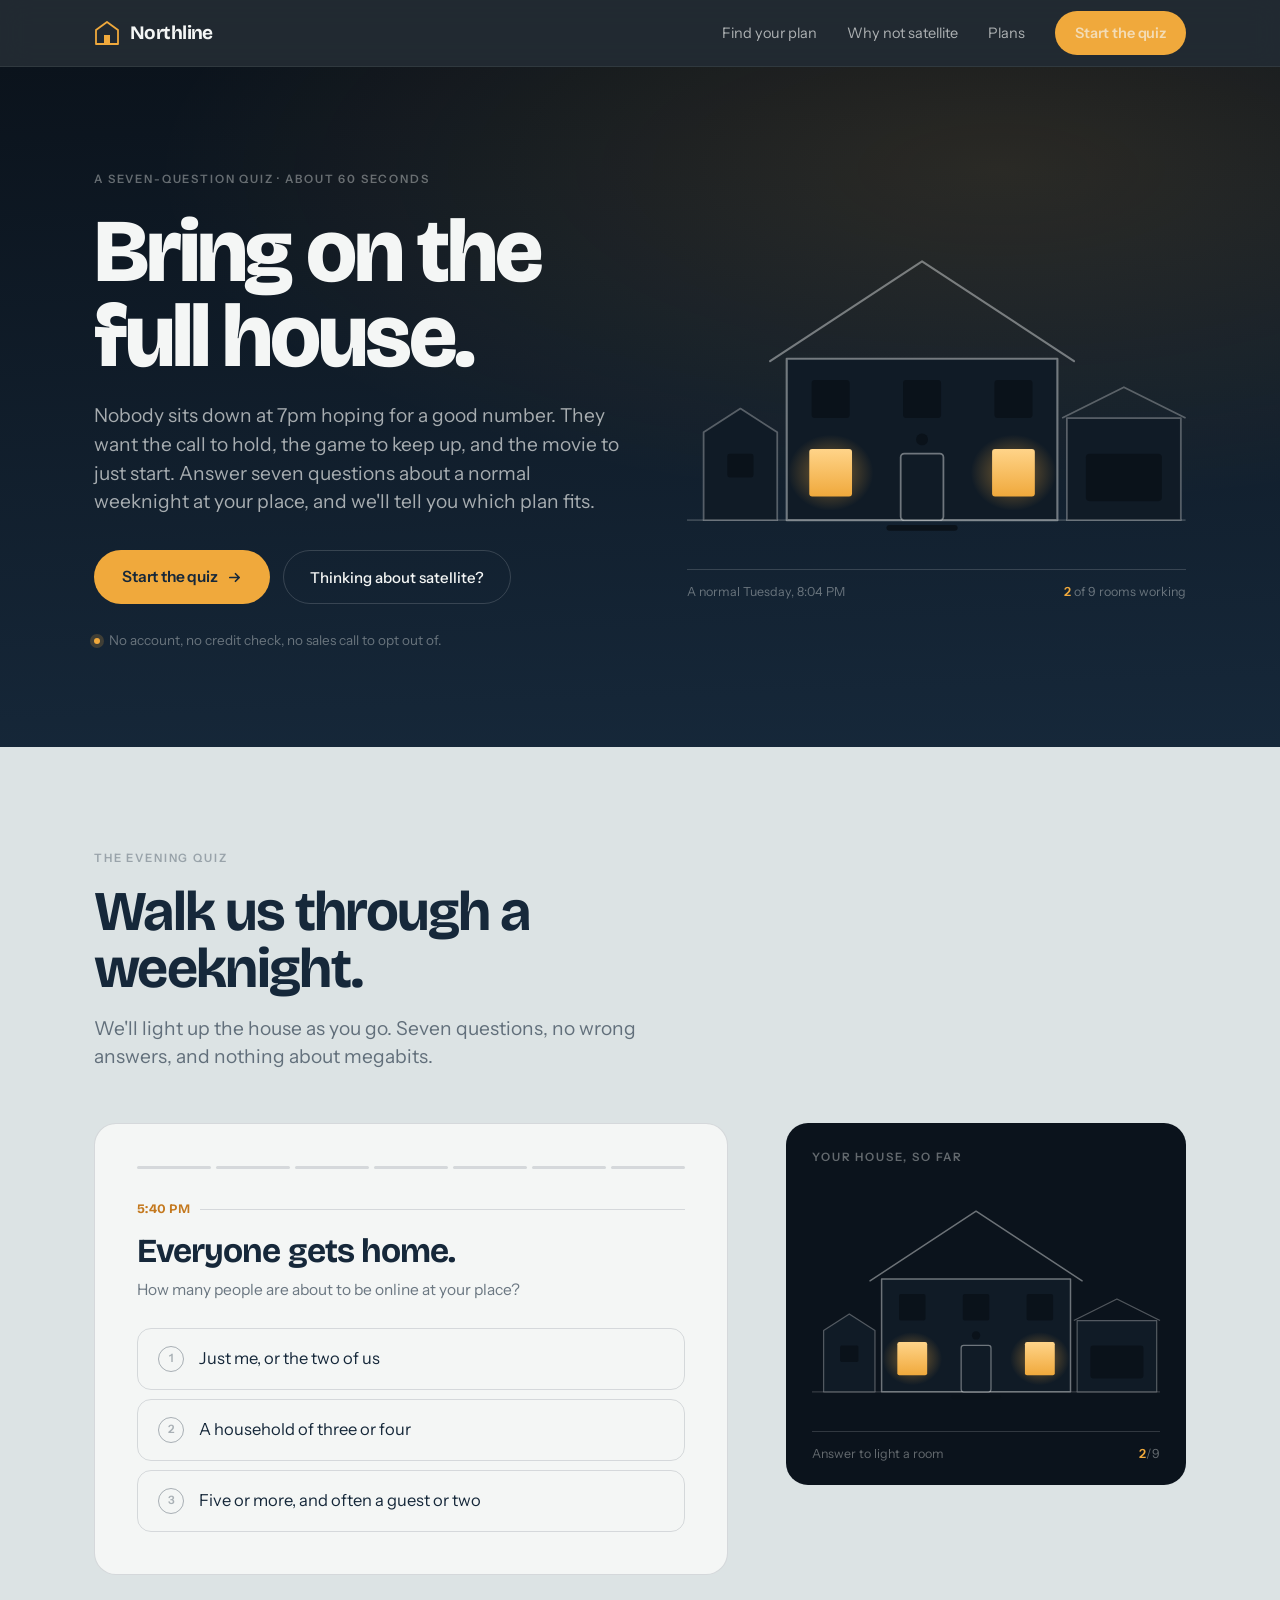
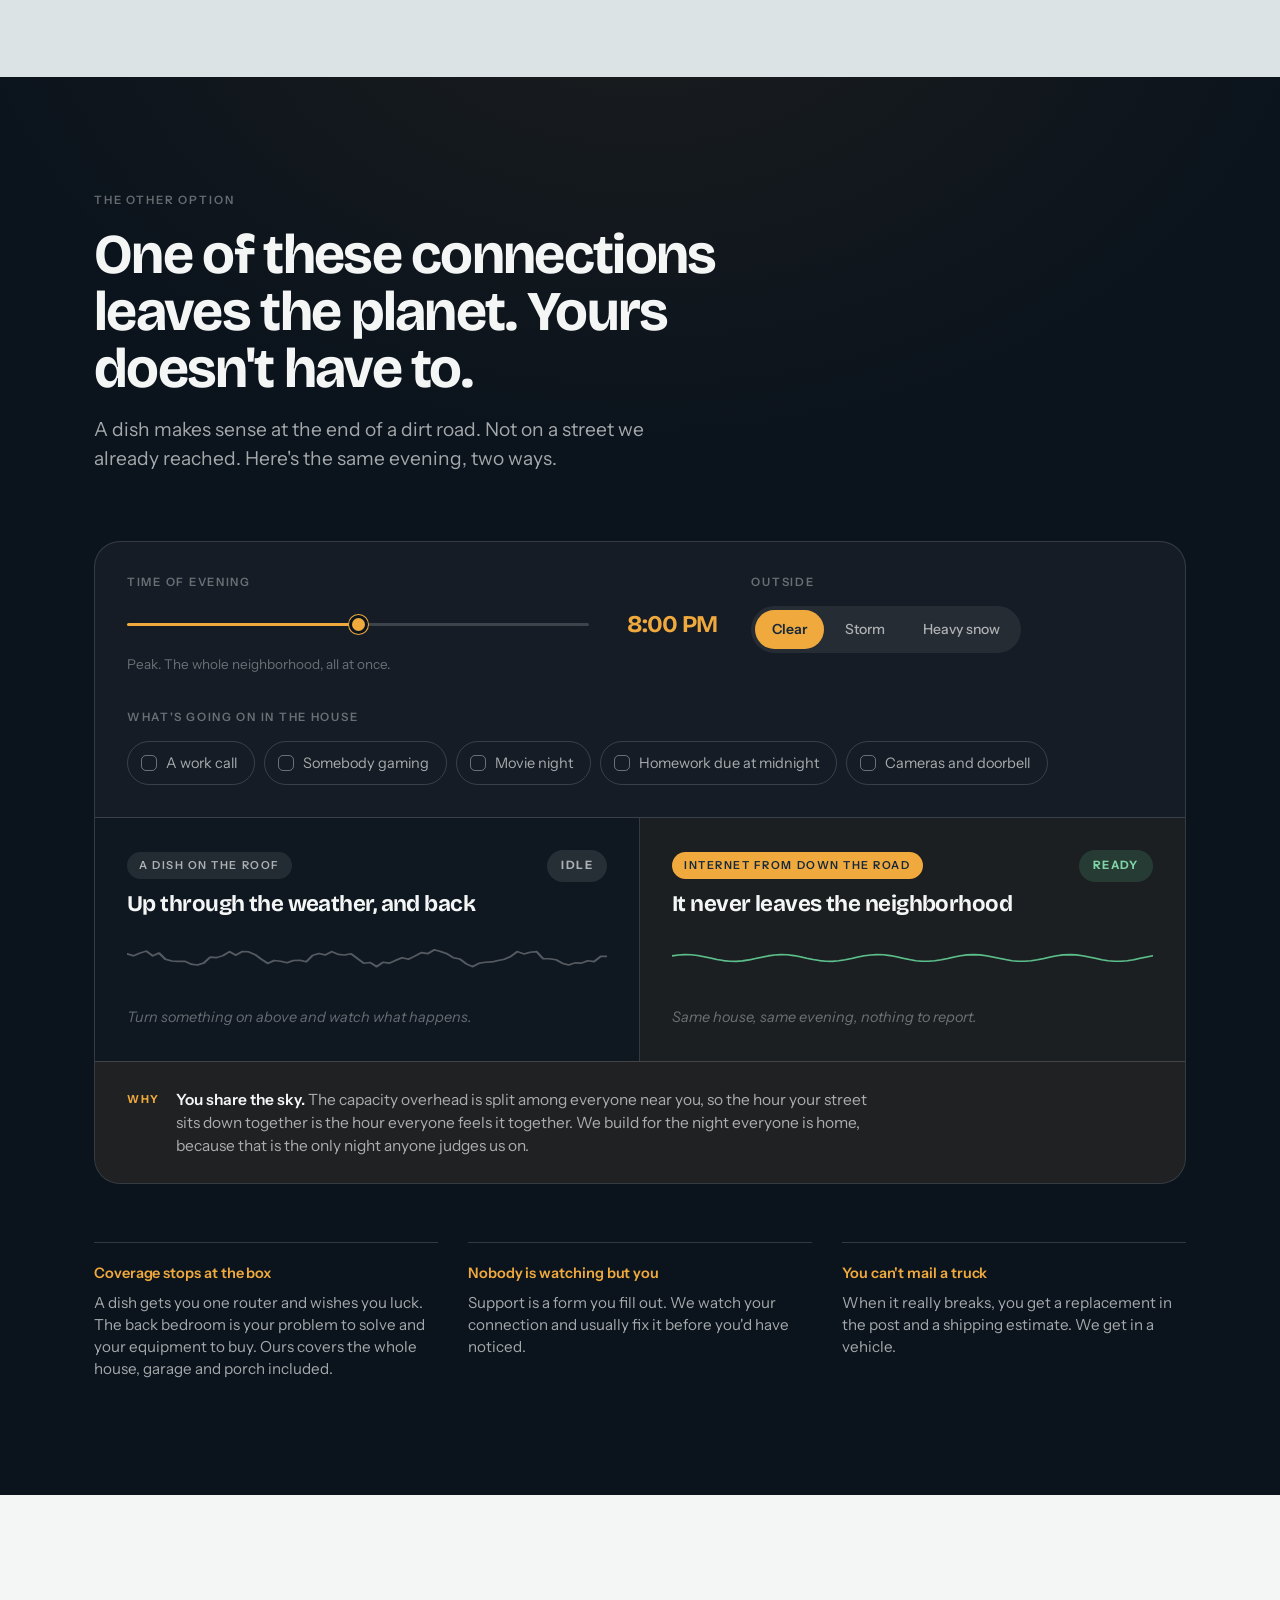
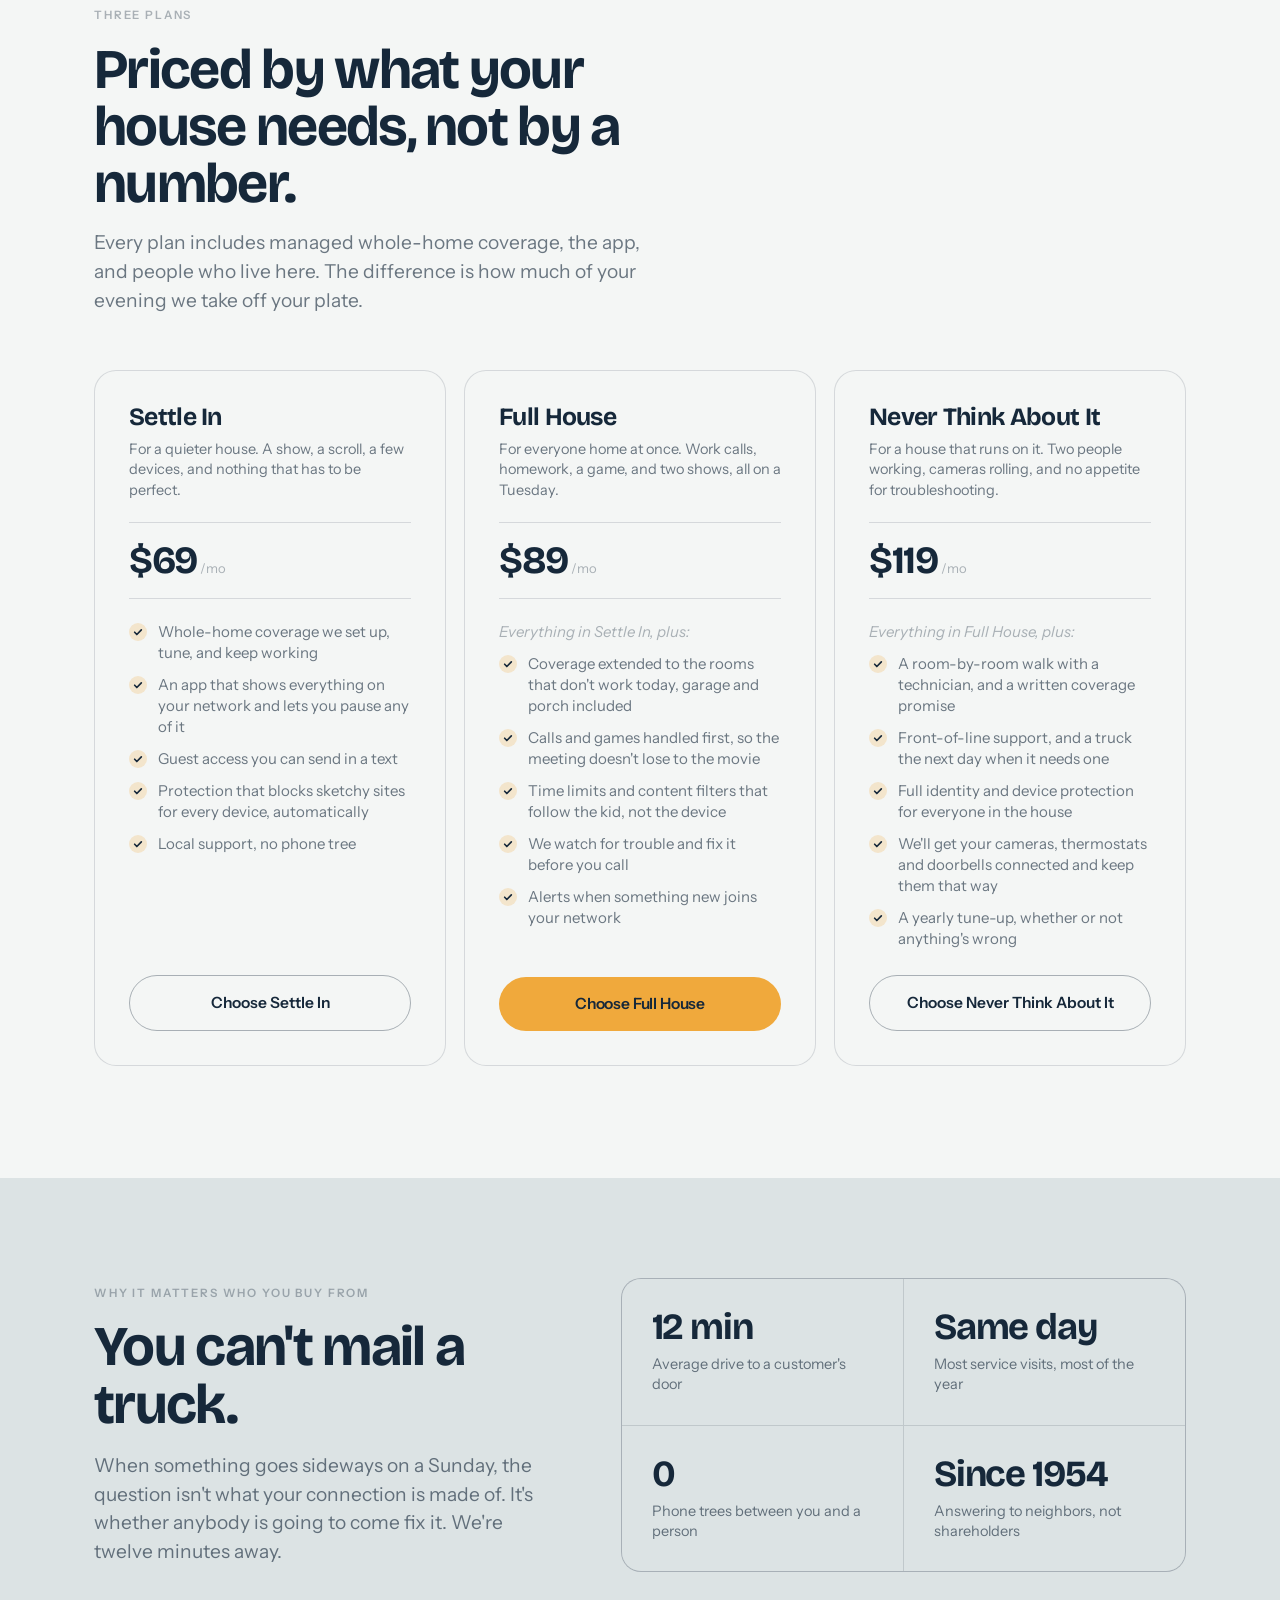
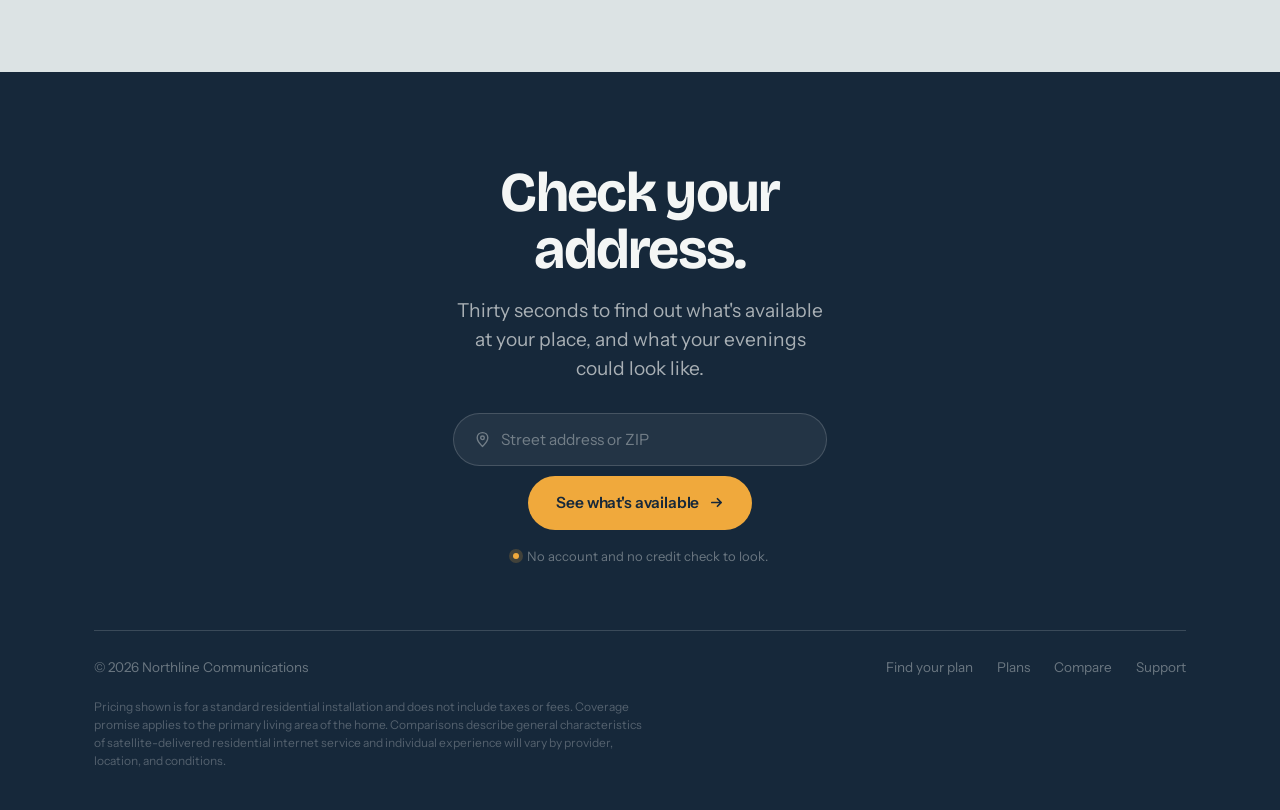
==== index.html @ 84c23284 "Update hero headline to "Bring on the full house" and tighten compare intro - Swap hero headline and" ====
<!DOCTYPE html>
<html lang="en">
<head>
<meta charset="UTF-8">
<meta name="viewport" content="width=device-width, initial-scale=1.0">

<!-- ============================================================
     PRIMARY META
     Replace the domain (https://northline.vercel.app) throughout
     this file, sitemap.xml and robots.txt with your real domain.
     ============================================================ -->
<title>Northline Internet — Bring on the full house</title>
<meta name="description" content="Answer seven questions about a normal weeknight and Northline tells you which internet plan actually fits your house. Whole-home coverage, local support, and a truck that shows up — not a dish that leaves the planet.">
<meta name="author" content="Northline Communications">
<meta name="theme-color" content="#0B131C">
<meta name="color-scheme" content="dark light">
<link rel="canonical" href="https://northline.vercel.app/">

<!-- ============================================================
     OPEN GRAPH / TWITTER
     ============================================================ -->
<meta property="og:type" content="website">
<meta property="og:site_name" content="Northline Communications">
<meta property="og:title" content="Bring on the full house">
<meta property="og:description" content="Seven questions about a normal weeknight, and we'll tell you which plan fits. Whole-home coverage, local people, and internet that never leaves the neighborhood.">
<meta property="og:url" content="https://northline.vercel.app/">
<meta property="og:image" content="https://northline.vercel.app/assets/og-image.png">
<meta property="og:image:width" content="1200">
<meta property="og:image:height" content="630">
<meta property="og:image:alt" content="Northline — a house at dusk with its windows lit.">
<meta property="og:locale" content="en_US">
<meta name="twitter:card" content="summary_large_image">
<meta name="twitter:title" content="Bring on the full house">
<meta name="twitter:description" content="Seven questions about a normal weeknight, and we'll tell you which plan fits.">
<meta name="twitter:image" content="https://northline.vercel.app/assets/og-image.png">
<meta name="twitter:image:alt" content="Northline — a house at dusk with its windows lit.">

<!-- ============================================================
     ICONS / MANIFEST
     ============================================================ -->
<link rel="icon" href="/favicon.svg" type="image/svg+xml">
<link rel="icon" href="/favicon.ico" sizes="32x32">
<link rel="apple-touch-icon" href="/assets/apple-touch-icon.png">
<link rel="manifest" href="/site.webmanifest">

<!-- ============================================================
     FONTS + STYLES
     ============================================================ -->
<link rel="preconnect" href="https://fonts.googleapis.com">
<link rel="preconnect" href="https://fonts.gstatic.com" crossorigin>
<link href="https://fonts.googleapis.com/css2?family=Bricolage+Grotesque:opsz,wght@12..96,400;12..96,600;12..96,700;12..96,800&family=Instrument+Sans:ital,wght@0,400;0,500;0,600;1,400&display=swap" rel="stylesheet">
<link rel="stylesheet" href="/assets/styles.css">

<!-- ============================================================
     STRUCTURED DATA
     ============================================================ -->
<script type="application/ld+json">
{
  "@context": "https://schema.org",
  "@graph": [
    {
      "@type": "Organization",
      "@id": "https://northline.vercel.app/#org",
      "name": "Northline Communications",
      "url": "https://northline.vercel.app/",
      "logo": "https://northline.vercel.app/favicon.svg",
      "foundingDate": "1954",
      "slogan": "Bring on the full house.",
      "description": "A local internet provider offering managed whole-home coverage and same-day local support."
    },
    {
      "@type": "WebSite",
      "@id": "https://northline.vercel.app/#website",
      "url": "https://northline.vercel.app/",
      "name": "Northline Communications",
      "publisher": { "@id": "https://northline.vercel.app/#org" },
      "inLanguage": "en-US"
    },
    {
      "@type": "Service",
      "serviceType": "Residential internet service",
      "provider": { "@id": "https://northline.vercel.app/#org" },
      "areaServed": "Local service area",
      "hasOfferCatalog": {
        "@type": "OfferCatalog",
        "name": "Northline internet plans",
        "itemListElement": [
          {
            "@type": "Offer",
            "name": "Settle In",
            "price": "69",
            "priceCurrency": "USD",
            "description": "Whole-home coverage for a quieter house.",
            "priceSpecification": {
              "@type": "UnitPriceSpecification",
              "price": "69",
              "priceCurrency": "USD",
              "unitCode": "MON"
            }
          },
          {
            "@type": "Offer",
            "name": "Full House",
            "price": "89",
            "priceCurrency": "USD",
            "description": "For everyone home at once — calls, homework, a game, two shows.",
            "priceSpecification": {
              "@type": "UnitPriceSpecification",
              "price": "89",
              "priceCurrency": "USD",
              "unitCode": "MON"
            }
          },
          {
            "@type": "Offer",
            "name": "Never Think About It",
            "price": "119",
            "priceCurrency": "USD",
            "description": "For a house that runs on it, with a written coverage promise.",
            "priceSpecification": {
              "@type": "UnitPriceSpecification",
              "price": "119",
              "priceCurrency": "USD",
              "unitCode": "MON"
            }
          }
        ]
      }
    }
  ]
}
</script>
</head>
<body>

<a href="#main" class="skip-link">Skip to content</a>

<!-- ══════════════ NAV ══════════════ -->
<header class="nav">
  <div class="shell nav-in">
    <a href="#top" class="logo" aria-label="Northline — home">
      <svg class="logo-mark" viewBox="0 0 26 26" fill="none" aria-hidden="true">
        <path d="M13 2 24 10v14H2V10L13 2Z" stroke="#F0A93C" stroke-width="1.8" stroke-linejoin="round"/>
        <rect x="10" y="15" width="6" height="9" fill="#F0A93C"/>
      </svg>
      <span class="logo-txt">Northline</span>
    </a>
    <nav class="nav-links" aria-label="Primary">
      <a href="#quiz">Find your plan</a>
      <a href="#compare">Why not satellite</a>
      <a href="#plans">Plans</a>
      <a href="#quiz" class="btn btn-sm">Start the quiz</a>
    </nav>
  </div>
</header>

<main id="main">

<!-- ══════════════ HERO ══════════════ -->
<section class="hero" id="top">
  <div class="shell hero-grid">
    <div>
      <p class="eyebrow on-dark">A seven-question quiz · about 60 seconds</p>
      <h1 class="d1">Bring on the full house.</h1>
      <p class="lede">Nobody sits down at 7pm hoping for a good number. They want the call to hold, the game to keep up, and the movie to just start. Answer seven questions about a normal weeknight at your place, and we'll tell you which plan fits.</p>
      <div class="hero-cta">
        <a href="#quiz" class="btn">Start the quiz
          <svg width="15" height="15" viewBox="0 0 16 16" fill="none" aria-hidden="true"><path d="M3 8h10M9 4l4 4-4 4" stroke="currentColor" stroke-width="1.8" stroke-linecap="round" stroke-linejoin="round"/></svg>
        </a>
        <a href="#compare" class="btn-ghost">Thinking about satellite?</a>
      </div>
      <p class="hero-note"><span class="dot"></span> No account, no credit check, no sales call to opt out of.</p>
    </div>

    <div class="hero-house house-wrap">
      <!-- signature: the house -->
      <svg class="house" id="heroHouse" viewBox="0 0 420 280" role="img" aria-label="Illustration of a house with lit windows">
        <defs>
          <linearGradient id="lampGrad" x1="0" y1="0" x2="0" y2="1">
            <stop offset="0%" stop-color="#FFD489"/>
            <stop offset="100%" stop-color="#F0A93C"/>
          </linearGradient>
          <radialGradient id="glowGrad">
            <stop offset="0%" stop-color="#F0A93C" stop-opacity=".5"/>
            <stop offset="100%" stop-color="#F0A93C" stop-opacity="0"/>
          </radialGradient>
        </defs>

        <!-- ground -->
        <line x1="0" y1="252" x2="420" y2="252" stroke="rgba(244,246,245,.18)" stroke-width="1.5"/>

        <!-- shop / outbuilding -->
        <g id="grp-shop">
          <ellipse class="glow" data-glow="shop" cx="45" cy="205" rx="42" ry="34" fill="url(#glowGrad)"/>
          <path d="M14 178 45 158 76 178v74H14z" fill="#101B26" stroke="rgba(244,246,245,.3)" stroke-width="1.5" stroke-linejoin="round"/>
          <rect class="win" data-win="shop" x="34" y="196" width="22" height="20" rx="2"/>
        </g>

        <!-- garage -->
        <g id="grp-garage">
          <ellipse class="glow" data-glow="garage" cx="368" cy="212" rx="46" ry="38" fill="url(#glowGrad)"/>
          <path d="M320 166h96v86h-96z" fill="#101B26" stroke="rgba(244,246,245,.3)" stroke-width="1.5" stroke-linejoin="round"/>
          <path d="M316 166 368 140l52 26" fill="none" stroke="rgba(244,246,245,.3)" stroke-width="1.5" stroke-linejoin="round"/>
          <rect class="win" data-win="garage" x="336" y="196" width="64" height="40" rx="3"/>
        </g>

        <!-- main house -->
        <g id="grp-main">
          <path d="M84 116h228v136H84z" fill="#101B26" stroke="rgba(244,246,245,.42)" stroke-width="1.8" stroke-linejoin="round"/>
          <path d="M70 118 198 34l128 84" fill="none" stroke="rgba(244,246,245,.42)" stroke-width="1.8" stroke-linecap="round" stroke-linejoin="round"/>

          <!-- upper windows -->
          <ellipse class="glow" data-glow="bed1" cx="121" cy="150" rx="34" ry="30" fill="url(#glowGrad)"/>
          <rect class="win" data-win="bed1" x="105" y="134" width="32" height="32" rx="2.5"/>

          <ellipse class="glow" data-glow="office" cx="198" cy="150" rx="34" ry="30" fill="url(#glowGrad)"/>
          <rect class="win" data-win="office" x="182" y="134" width="32" height="32" rx="2.5"/>

          <ellipse class="glow" data-glow="bed2" cx="275" cy="150" rx="34" ry="30" fill="url(#glowGrad)"/>
          <rect class="win" data-win="bed2" x="259" y="134" width="32" height="32" rx="2.5"/>

          <!-- lower windows -->
          <ellipse class="glow" data-glow="kitchen" cx="121" cy="212" rx="36" ry="32" fill="url(#glowGrad)"/>
          <rect class="win" data-win="kitchen" x="103" y="192" width="36" height="40" rx="2.5"/>

          <ellipse class="glow" data-glow="living" cx="275" cy="212" rx="36" ry="32" fill="url(#glowGrad)"/>
          <rect class="win" data-win="living" x="257" y="192" width="36" height="40" rx="2.5"/>

          <!-- door -->
          <rect x="180" y="196" width="36" height="56" rx="3" fill="#101B26" stroke="rgba(244,246,245,.42)" stroke-width="1.5"/>
          <ellipse class="glow" data-glow="porch" cx="198" cy="186" rx="30" ry="24" fill="url(#glowGrad)"/>
          <circle class="win" data-win="porch" cx="198" cy="184" r="5"/>
        </g>

        <!-- porch / yard -->
        <g id="grp-porch">
          <ellipse class="glow" data-glow="yard" cx="198" cy="264" rx="60" ry="20" fill="url(#glowGrad)"/>
          <rect class="win" data-win="yard" x="168" y="256" width="60" height="5" rx="2.5"/>
        </g>
      </svg>
      <p class="house-cap"><span>A normal Tuesday, 8:04 PM</span> <span><b id="litCount">0</b> of 9 rooms working</span></p>
    </div>
  </div>
</section>

<!-- ══════════════ QUIZ ══════════════ -->
<section class="quiz-sec" id="quiz">
  <div class="shell">
    <div class="quiz-head">
      <p class="eyebrow">The evening quiz</p>
      <h2 class="d2">Walk us through a weeknight.</h2>
      <p class="lede">We'll light up the house as you go. Seven questions, no wrong answers, and nothing about megabits.</p>
    </div>

    <div class="quiz-grid">
      <!-- questions -->
      <div class="card" id="quizCard">
        <div class="rail" id="rail" aria-hidden="true"></div>
        <div id="steps"></div>

        <!-- RESULT -->
        <div class="result" id="result" role="region" aria-live="polite">
          <div class="res-head">
            <div>
              <p class="eyebrow">Your evening calls for</p>
              <p class="res-plan" id="resName">—</p>
            </div>
            <div class="res-price">
              <b id="resPrice">—</b>
              <span>per month</span>
            </div>
          </div>

          <div class="res-why">
            <h4>Because you told us:</h4>
            <ul class="why-list" id="resWhy"></ul>
          </div>

          <div class="res-why">
            <h4>And here's where satellite would let you down:</h4>
            <ul class="why-list" id="resGaps"></ul>
          </div>

          <div class="res-actions">
            <a href="#plans" class="btn">See what's included
              <svg width="15" height="15" viewBox="0 0 16 16" fill="none" aria-hidden="true"><path d="M3 8h10M9 4l4 4-4 4" stroke="currentColor" stroke-width="1.8" stroke-linecap="round" stroke-linejoin="round"/></svg>
            </a>
            <button class="retake" id="retake">Start over</button>
          </div>
        </div>
      </div>

      <!-- live house -->
      <aside class="quiz-aside">
        <div class="aside-box">
          <p class="eyebrow on-dark">Your house, so far</p>
          <div class="house-wrap">
            <svg class="house" id="quizHouse" viewBox="0 0 420 280" aria-hidden="true"></svg>
            <p class="house-cap"><span id="quizStatus">Answer to light a room</span> <span><b id="litCount2">0</b>/9</span></p>
          </div>
        </div>
      </aside>
    </div>
  </div>
</section>

<!-- ══════════════ NIGHT / CONTRAST ══════════════ -->
<section class="night" id="compare">
  <div class="shell night-in">
    <div class="night-head">
      <p class="eyebrow on-dark">The other option</p>
      <h2 class="d2">One of these connections leaves the planet. Yours doesn't have to.</h2>
      <p class="lede on-dark">A dish makes sense at the end of a dirt road. Not on a street we already reached. Here's the same evening, two ways.</p>
    </div>

    <!-- ── THE SIMULATOR ── -->
    <div class="sim">

      <div class="sim-controls">
        <div class="ctl ctl-time">
          <label class="ctl-lab" for="simTime">Time of evening</label>
          <div class="time-row">
            <input type="range" id="simTime" min="17" max="23" step="1" value="20"
                   aria-label="Time of evening" aria-valuetext="8:00 PM">
            <output class="time-out" id="timeOut">8:00 PM</output>
          </div>
          <p class="ctl-hint" id="timeHint">Everyone on your street is home and online.</p>
        </div>

        <div class="ctl">
          <span class="ctl-lab" id="wxLab">Outside</span>
          <div class="seg" role="group" aria-labelledby="wxLab">
            <button class="seg-b on" data-wx="clear">Clear</button>
            <button class="seg-b" data-wx="storm">Storm</button>
            <button class="seg-b" data-wx="snow">Heavy snow</button>
          </div>
        </div>

        <div class="ctl ctl-acts">
          <span class="ctl-lab" id="actLab">What's going on in the house</span>
          <div class="chips" role="group" aria-labelledby="actLab" id="chips"></div>
        </div>
      </div>

      <div class="panes">
        <section class="pane theirs" id="paneDish" aria-labelledby="dishName">
          <header class="pane-top">
            <div>
              <span class="col-tag">A dish on the roof</span>
              <h3 id="dishName">Up through the weather, and back</h3>
            </div>
            <span class="verdict" id="dishVerdict">Fine</span>
          </header>
          <svg class="wave" id="waveDish" viewBox="0 0 300 44" preserveAspectRatio="none" aria-hidden="true">
            <polyline fill="none" stroke="currentColor" stroke-width="1.6" stroke-linecap="round" stroke-linejoin="round" points=""/>
          </svg>
          <ul class="rows" id="rowsDish"></ul>
          <p class="pane-empty" id="emptyDish">Turn something on above and watch what happens.</p>
        </section>

        <section class="pane ours" aria-labelledby="lineName">
          <header class="pane-top">
            <div>
              <span class="col-tag">Internet from down the road</span>
              <h3 id="lineName">It never leaves the neighborhood</h3>
            </div>
            <span class="verdict good" id="lineVerdict">Ready</span>
          </header>
          <svg class="wave" id="waveLine" viewBox="0 0 300 44" preserveAspectRatio="none" aria-hidden="true">
            <polyline fill="none" stroke="currentColor" stroke-width="1.6" stroke-linecap="round" stroke-linejoin="round" points=""/>
          </svg>
          <ul class="rows" id="rowsLine"></ul>
          <p class="pane-empty" id="emptyLine">Same house, same evening, nothing to report.</p>
        </section>
      </div>

      <div class="why-note" id="whyNote" role="status" aria-live="polite">
        <span class="why-key">Why</span>
        <p id="whyText">Drag the time, change the weather, and turn things on. The house on the right never changes.</p>
      </div>
    </div>

    <!-- structural differences that don't depend on the hour -->
    <ul class="fixed-beats">
      <li><b>Coverage stops at the box</b>A dish gets you one router and wishes you luck. The back bedroom is your problem to solve and your equipment to buy. Ours covers the whole house, garage and porch included.</li>
      <li><b>Nobody is watching but you</b>Support is a form you fill out. We watch your connection and usually fix it before you'd have noticed.</li>
      <li><b>You can't mail a truck</b>When it really breaks, you get a replacement in the post and a shipping estimate. We get in a vehicle.</li>
    </ul>
  </div>
</section>

<!-- ══════════════ PLANS ══════════════ -->
<section class="plans" id="plans">
  <div class="shell">
    <div class="plans-head">
      <p class="eyebrow">Three plans</p>
      <h2 class="d2">Priced by what your house needs, not by a number.</h2>
      <p class="lede">Every plan includes managed whole-home coverage, the app, and people who live here. The difference is how much of your evening we take off your plate.</p>
    </div>

    <div class="plan-grid" id="planGrid">
      <article class="plan" data-plan="settle">
        <span class="plan-flag">Your match</span>
        <h3 class="plan-name">Settle In</h3>
        <p class="plan-for">For a quieter house. A show, a scroll, a few devices, and nothing that has to be perfect.</p>
        <p class="plan-price"><b>$69</b><span>/mo</span></p>
        <ul class="feats">
          <li><span class="tick"><svg viewBox="0 0 12 12" fill="none"><path d="M2 6.3 4.6 9 10 3.4" stroke="#16283A" stroke-width="2" stroke-linecap="round" stroke-linejoin="round"/></svg></span>Whole-home coverage we set up, tune, and keep working</li>
          <li><span class="tick"><svg viewBox="0 0 12 12" fill="none"><path d="M2 6.3 4.6 9 10 3.4" stroke="#16283A" stroke-width="2" stroke-linecap="round" stroke-linejoin="round"/></svg></span>An app that shows everything on your network and lets you pause any of it</li>
          <li><span class="tick"><svg viewBox="0 0 12 12" fill="none"><path d="M2 6.3 4.6 9 10 3.4" stroke="#16283A" stroke-width="2" stroke-linecap="round" stroke-linejoin="round"/></svg></span>Guest access you can send in a text</li>
          <li><span class="tick"><svg viewBox="0 0 12 12" fill="none"><path d="M2 6.3 4.6 9 10 3.4" stroke="#16283A" stroke-width="2" stroke-linecap="round" stroke-linejoin="round"/></svg></span>Protection that blocks sketchy sites for every device, automatically</li>
          <li><span class="tick"><svg viewBox="0 0 12 12" fill="none"><path d="M2 6.3 4.6 9 10 3.4" stroke="#16283A" stroke-width="2" stroke-linecap="round" stroke-linejoin="round"/></svg></span>Local support, no phone tree</li>
        </ul>
        <a href="#signup" class="btn-line">Choose Settle In</a>
      </article>

      <article class="plan" data-plan="fullhouse">
        <span class="plan-flag">Your match</span>
        <h3 class="plan-name">Full House</h3>
        <p class="plan-for">For everyone home at once. Work calls, homework, a game, and two shows, all on a Tuesday.</p>
        <p class="plan-price"><b>$89</b><span>/mo</span></p>
        <ul class="feats">
          <li class="inherit">Everything in Settle In, plus:</li>
          <li><span class="tick"><svg viewBox="0 0 12 12" fill="none"><path d="M2 6.3 4.6 9 10 3.4" stroke="#16283A" stroke-width="2" stroke-linecap="round" stroke-linejoin="round"/></svg></span>Coverage extended to the rooms that don't work today, garage and porch included</li>
          <li><span class="tick"><svg viewBox="0 0 12 12" fill="none"><path d="M2 6.3 4.6 9 10 3.4" stroke="#16283A" stroke-width="2" stroke-linecap="round" stroke-linejoin="round"/></svg></span>Calls and games handled first, so the meeting doesn't lose to the movie</li>
          <li><span class="tick"><svg viewBox="0 0 12 12" fill="none"><path d="M2 6.3 4.6 9 10 3.4" stroke="#16283A" stroke-width="2" stroke-linecap="round" stroke-linejoin="round"/></svg></span>Time limits and content filters that follow the kid, not the device</li>
          <li><span class="tick"><svg viewBox="0 0 12 12" fill="none"><path d="M2 6.3 4.6 9 10 3.4" stroke="#16283A" stroke-width="2" stroke-linecap="round" stroke-linejoin="round"/></svg></span>We watch for trouble and fix it before you call</li>
          <li><span class="tick"><svg viewBox="0 0 12 12" fill="none"><path d="M2 6.3 4.6 9 10 3.4" stroke="#16283A" stroke-width="2" stroke-linecap="round" stroke-linejoin="round"/></svg></span>Alerts when something new joins your network</li>
        </ul>
        <a href="#signup" class="btn">Choose Full House</a>
      </article>

      <article class="plan" data-plan="never">
        <span class="plan-flag">Your match</span>
        <h3 class="plan-name">Never Think About It</h3>
        <p class="plan-for">For a house that runs on it. Two people working, cameras rolling, and no appetite for troubleshooting.</p>
        <p class="plan-price"><b>$119</b><span>/mo</span></p>
        <ul class="feats">
          <li class="inherit">Everything in Full House, plus:</li>
          <li><span class="tick"><svg viewBox="0 0 12 12" fill="none"><path d="M2 6.3 4.6 9 10 3.4" stroke="#16283A" stroke-width="2" stroke-linecap="round" stroke-linejoin="round"/></svg></span>A room-by-room walk with a technician, and a written coverage promise</li>
          <li><span class="tick"><svg viewBox="0 0 12 12" fill="none"><path d="M2 6.3 4.6 9 10 3.4" stroke="#16283A" stroke-width="2" stroke-linecap="round" stroke-linejoin="round"/></svg></span>Front-of-line support, and a truck the next day when it needs one</li>
          <li><span class="tick"><svg viewBox="0 0 12 12" fill="none"><path d="M2 6.3 4.6 9 10 3.4" stroke="#16283A" stroke-width="2" stroke-linecap="round" stroke-linejoin="round"/></svg></span>Full identity and device protection for everyone in the house</li>
          <li><span class="tick"><svg viewBox="0 0 12 12" fill="none"><path d="M2 6.3 4.6 9 10 3.4" stroke="#16283A" stroke-width="2" stroke-linecap="round" stroke-linejoin="round"/></svg></span>We'll get your cameras, thermostats and doorbells connected and keep them that way</li>
          <li><span class="tick"><svg viewBox="0 0 12 12" fill="none"><path d="M2 6.3 4.6 9 10 3.4" stroke="#16283A" stroke-width="2" stroke-linecap="round" stroke-linejoin="round"/></svg></span>A yearly tune-up, whether or not anything's wrong</li>
        </ul>
        <a href="#signup" class="btn-line">Choose Never Think About It</a>
      </article>
    </div>
  </div>
</section>

<!-- ══════════════ LOCAL ══════════════ -->
<section class="local">
  <div class="shell local-grid">
    <div>
      <p class="eyebrow">Why it matters who you buy from</p>
      <h2 class="d2">You can't mail a truck.</h2>
      <p class="lede">When something goes sideways on a Sunday, the question isn't what your connection is made of. It's whether anybody is going to come fix it. We're twelve minutes away.</p>
    </div>
    <div class="proof">
      <div><b>12 min</b><span>Average drive to a customer's door</span></div>
      <div><b>Same day</b><span>Most service visits, most of the year</span></div>
      <div><b>0</b><span>Phone trees between you and a person</span></div>
      <div><b>Since 1954</b><span>Answering to neighbors, not shareholders</span></div>
    </div>
  </div>
</section>

</main>

<!-- ══════════════ FOOTER ══════════════ -->
<footer class="foot" id="signup">
  <div class="shell">
    <div class="foot-cta">
      <h2 class="d2">Check your address.</h2>
      <p class="lede on-dark">Thirty seconds to find out what's available at your place, and what your evenings could look like.</p>

      <form class="addr-form" id="addrForm" novalidate>
        <label class="addr-field">
          <span class="sr-only">Your street address</span>
          <svg viewBox="0 0 16 16" fill="none" aria-hidden="true"><path d="M8 1.5c-2.8 0-5 2.1-5 4.9 0 3.5 5 8.1 5 8.1s5-4.6 5-8.1c0-2.8-2.2-4.9-5-4.9Z" stroke="currentColor" stroke-width="1.3"/><circle cx="8" cy="6.4" r="1.7" stroke="currentColor" stroke-width="1.3"/></svg>
          <input type="text" name="address" autocomplete="street-address" inputmode="text" placeholder="Street address or ZIP" required>
        </label>
        <button type="submit" class="btn">See what's available
          <svg width="15" height="15" viewBox="0 0 16 16" fill="none" aria-hidden="true"><path d="M3 8h10M9 4l4 4-4 4" stroke="currentColor" stroke-width="1.8" stroke-linecap="round" stroke-linejoin="round"/></svg>
        </button>
      </form>
      <p class="addr-note" id="addrNote"><span class="dot"></span> No account and no credit check to look.</p>

      <div class="addr-ok" id="addrOk" role="status" aria-live="polite">
        <span class="tick"><svg viewBox="0 0 14 14" fill="none"><path d="M2.5 7.4 5.5 10.5 11.5 3.8" stroke="#0B131C" stroke-width="2.2" stroke-linecap="round" stroke-linejoin="round"/></svg></span>
        <span>Thanks — we'll check <b id="addrOkWhere">your address</b> and someone local will be in touch.</span>
      </div>
    </div>

    <div class="foot-bar">
      <span>© 2026 Northline Communications</span>
      <nav aria-label="Footer">
        <a href="#quiz">Find your plan</a>
        <a href="#plans">Plans</a>
        <a href="#compare">Compare</a>
        <a href="#signup">Support</a>
      </nav>
    </div>
    <p class="fineprint">Pricing shown is for a standard residential installation and does not include taxes or fees. Coverage promise applies to the primary living area of the home. Comparisons describe general characteristics of satellite-delivered residential internet service and individual experience will vary by provider, location, and conditions.</p>
  </div>
</footer>

<script src="/assets/main.js" defer></script>
</body>
</html>
---- assets/styles.css ----
/* ============================================================
   BRAND TOKENS — swap these six values to rebrand the page.
   ============================================================ */
:root{
  --dusk:#16283A;        /* deep evening blue — primary dark */
  --night:#0B131C;       /* deepest blue-black — the satellite section */
  --haze:#DCE3E4;        /* pale dusk grey-blue — light section bg */
  --paper:#F4F6F5;       /* lightest surface */
  --lamp:#F0A93C;        /* lamplight amber — the accent */
  --go:#5CBE8A;          /* green — 'this is working' status */
  --ember:#C4791F;       /* deeper amber — hover / pressed */

  --ink:var(--dusk);
  --ink-60:rgba(22,40,58,.62);
  --ink-35:rgba(22,40,58,.34);
  --line:rgba(22,40,58,.14);
  --light-60:rgba(244,246,245,.66);
  --light-35:rgba(244,246,245,.38);
  --light-line:rgba(244,246,245,.16);

  --display:'Bricolage Grotesque',ui-sans-serif,system-ui,sans-serif;
  --body:'Instrument Sans',ui-sans-serif,system-ui,-apple-system,sans-serif;

  --pad:clamp(20px,5vw,80px);
  --shell:1220px;
}

*{box-sizing:border-box;margin:0;padding:0}
html{scroll-behavior:smooth;-webkit-text-size-adjust:100%}
body{
  font-family:var(--body);
  background:var(--paper);
  color:var(--ink);
  font-size:17px;
  line-height:1.55;
  -webkit-font-smoothing:antialiased;
  overflow-x:hidden;
}
img,svg{display:block;max-width:100%}
button{font:inherit;color:inherit;background:none;border:none;cursor:pointer}
a{color:inherit;text-decoration:none}

:focus-visible{outline:2.5px solid var(--lamp);outline-offset:3px;border-radius:3px}

.shell{max-width:var(--shell);margin:0 auto;padding-left:var(--pad);padding-right:var(--pad);width:100%}

/* ---------- type scale ---------- */
.eyebrow{
  font-family:var(--body);
  font-size:11.5px;font-weight:600;
  letter-spacing:.16em;text-transform:uppercase;
  color:var(--ink-35);
}
.eyebrow.on-dark{color:var(--light-35)}
.d1{font-family:var(--display);font-weight:800;font-size:clamp(2.7rem,7.2vw,5.6rem);line-height:.95;letter-spacing:-.035em}
.d2{font-family:var(--display);font-weight:700;font-size:clamp(2rem,4.6vw,3.5rem);line-height:1.02;letter-spacing:-.03em}
.d3{font-family:var(--display);font-weight:700;font-size:clamp(1.35rem,2.4vw,1.85rem);line-height:1.14;letter-spacing:-.02em}
.lede{font-size:clamp(1.02rem,1.5vw,1.22rem);line-height:1.5;color:var(--ink-60);max-width:46ch}
.lede.on-dark{color:var(--light-60)}
.amber{color:var(--lamp)}

/* ---------- buttons ---------- */
.btn{
  display:inline-flex;align-items:center;gap:.6em;
  background:var(--lamp);color:var(--dusk);
  font-weight:600;font-size:15.5px;letter-spacing:-.01em;
  padding:15px 28px;border-radius:100px;
  transition:background .18s ease,transform .18s ease;
}
.btn:hover{background:var(--ember);color:var(--paper);transform:translateY(-1px)}
.btn-ghost{
  display:inline-flex;align-items:center;gap:.6em;
  border:1.5px solid var(--light-line);color:var(--paper);
  font-weight:500;font-size:15px;padding:14px 26px;border-radius:100px;
  transition:border-color .18s ease,background .18s ease;
}
.btn-ghost:hover{border-color:var(--lamp);background:rgba(240,169,60,.09)}
.btn-sm{padding:11px 20px;font-size:14px}

/* ============================================================
   NAV
   ============================================================ */
.nav{
  position:sticky;top:0;z-index:60;
  background:rgba(11,19,28,.9);
  backdrop-filter:saturate(160%) blur(14px);
  border-bottom:1px solid rgba(255,255,255,.07);
}
.nav-in{display:flex;align-items:center;justify-content:space-between;height:66px}
.logo{display:flex;align-items:center;gap:10px;color:var(--paper)}
.logo-mark{width:26px;height:26px;flex:none}
.logo-txt{font-family:var(--display);font-weight:700;font-size:19px;letter-spacing:-.03em}
.nav-links{display:flex;align-items:center;gap:30px}
.nav-links a{font-size:14.5px;color:var(--light-60);transition:color .16s}
.nav-links a:hover{color:var(--paper)}
@media(max-width:820px){.nav-links a:not(.btn){display:none}}

/* ============================================================
   HERO
   ============================================================ */
.hero{
  background:
    radial-gradient(120% 90% at 78% 15%, rgba(240,169,60,.13) 0%, transparent 55%),
    linear-gradient(178deg,var(--night) 0%,var(--dusk) 100%);
  color:var(--paper);
  padding:clamp(56px,9vw,104px) 0 clamp(60px,8vw,96px);
  position:relative;overflow:hidden;
}
.hero-grid{
  display:grid;grid-template-columns:1.03fr .97fr;
  gap:clamp(28px,5vw,64px);align-items:center;
}
.hero h1{color:var(--paper);margin:20px 0 22px;max-width:13ch}
.hero .lede{color:var(--light-60)}
.hero-cta{display:flex;flex-wrap:wrap;gap:13px;margin-top:34px}
.hero-note{
  margin-top:26px;font-size:13.5px;color:var(--light-35);
  display:flex;align-items:center;gap:9px;
}
.dot{width:6px;height:6px;border-radius:50%;background:var(--lamp);flex:none;box-shadow:0 0 0 4px rgba(240,169,60,.2)}
@media(max-width:900px){
  .hero-grid{grid-template-columns:1fr}
  .hero-house{order:-1}
}

/* ============================================================
   THE HOUSE — signature element
   ============================================================ */
.house-wrap{position:relative}
.house{width:100%;height:auto;overflow:visible}
.win{
  fill:#0A121A;
  transition:fill .5s ease, opacity .5s ease;
}
.win.lit{fill:url(#lampGrad)}
.glow{opacity:0;transition:opacity .6s ease}
.glow.lit{opacity:1}
.house-cap{
  margin-top:16px;font-size:12.5px;color:var(--light-35);
  display:flex;justify-content:space-between;gap:14px;
  border-top:1px solid var(--light-line);padding-top:12px;
}
.house-cap b{color:var(--lamp);font-weight:600}

@media (prefers-reduced-motion:reduce){
  *{animation-duration:.001ms !important;transition-duration:.001ms !important;scroll-behavior:auto !important}
}

/* ============================================================
   QUIZ
   ============================================================ */
.quiz-sec{background:var(--haze);padding:clamp(56px,8vw,104px) 0}
.quiz-head{max-width:56ch;margin-bottom:clamp(32px,5vw,52px)}
.quiz-head h2{margin:16px 0 16px}

.quiz-grid{
  display:grid;grid-template-columns:1fr 400px;
  gap:clamp(28px,4.5vw,60px);align-items:start;
}
@media(max-width:940px){.quiz-grid{grid-template-columns:1fr}.quiz-aside{display:none}}

.card{
  background:var(--paper);
  border:1px solid var(--line);
  border-radius:22px;
  padding:clamp(24px,3.6vw,42px);
}

/* progress rail */
.rail{display:flex;gap:5px;margin-bottom:30px}
.rail span{
  flex:1;height:3px;border-radius:2px;background:var(--line);
  transition:background .3s ease;
}
.rail span.done{background:var(--lamp)}

.q-time{
  font-family:var(--display);font-weight:700;font-size:13px;
  letter-spacing:.02em;color:var(--ember);
  display:flex;align-items:center;gap:10px;margin-bottom:14px;
}
.q-time::after{content:"";flex:1;height:1px;background:var(--line)}
.q-title{font-family:var(--display);font-weight:700;font-size:clamp(1.45rem,2.9vw,2.1rem);line-height:1.08;letter-spacing:-.028em;margin-bottom:8px}
.q-sub{color:var(--ink-60);font-size:15.5px;margin-bottom:26px}

.opts{display:flex;flex-direction:column;gap:9px}
.opt{
  display:flex;align-items:center;gap:15px;
  text-align:left;width:100%;
  padding:17px 20px;border-radius:14px;
  border:1.5px solid var(--line);
  background:transparent;
  font-size:16.5px;line-height:1.35;
  transition:border-color .16s ease,background .16s ease,transform .16s ease;
}
.opt:hover{border-color:var(--lamp);background:rgba(240,169,60,.07);transform:translateX(3px)}
.opt .key{
  width:26px;height:26px;flex:none;border-radius:50%;
  border:1.5px solid var(--ink-35);
  display:grid;place-items:center;
  font-size:11.5px;font-weight:600;color:var(--ink-35);
  transition:all .16s ease;
}
.opt:hover .key{border-color:var(--lamp);background:var(--lamp);color:var(--dusk)}

.q-back{
  margin-top:22px;font-size:14px;color:var(--ink-35);
  display:inline-flex;align-items:center;gap:7px;
}
.q-back:hover{color:var(--ember)}

.step{display:none}
.step.active{display:block;animation:rise .34s cubic-bezier(.2,.7,.3,1)}
@keyframes rise{from{opacity:0;transform:translateY(10px)}to{opacity:1;transform:none}}

/* aside house */
.quiz-aside{position:sticky;top:96px}
.aside-box{
  background:var(--night);border-radius:22px;
  padding:26px 26px 22px;color:var(--paper);
}
.aside-box .eyebrow{margin-bottom:16px}

/* ============================================================
   RESULT
   ============================================================ */
.result{display:none}
.result.on{display:block;animation:rise .4s cubic-bezier(.2,.7,.3,1)}

.res-head{
  display:grid;grid-template-columns:1fr auto;gap:20px;align-items:end;
  padding-bottom:26px;margin-bottom:28px;border-bottom:1px solid var(--line);
}
.res-plan{font-family:var(--display);font-weight:800;font-size:clamp(2rem,4.4vw,3.1rem);letter-spacing:-.035em;line-height:1;margin-top:8px}
.res-price{text-align:right;white-space:nowrap}
.res-price b{font-family:var(--display);font-weight:700;font-size:2.1rem;letter-spacing:-.03em;display:block;line-height:1}
.res-price span{font-size:12.5px;color:var(--ink-35)}
@media(max-width:620px){.res-head{grid-template-columns:1fr}.res-price{text-align:left}}

.res-why{margin-bottom:30px}
.res-why h4{font-family:var(--display);font-size:15px;font-weight:700;letter-spacing:-.01em;margin-bottom:14px}
.why-list{display:flex;flex-direction:column;gap:11px;list-style:none}
.why-list li{display:flex;gap:12px;font-size:15.5px;line-height:1.42;color:var(--ink-60)}
.why-list .tick{
  width:20px;height:20px;flex:none;border-radius:50%;
  background:var(--lamp);display:grid;place-items:center;margin-top:2px;
}
.why-list .tick svg{width:11px;height:11px}
.why-list b{color:var(--ink);font-weight:600}

.res-actions{display:flex;flex-wrap:wrap;gap:12px;align-items:center;margin-top:6px}
.retake{font-size:14px;color:var(--ink-35);text-decoration:underline;text-underline-offset:3px}
.retake:hover{color:var(--ember)}

/* ============================================================
   NIGHT SECTION — the contrast
   ============================================================ */
.night{
  background:var(--night);color:var(--paper);
  padding:clamp(64px,9vw,116px) 0;
  position:relative;overflow:hidden;
}
.night::before{
  content:"";position:absolute;inset:0;
  background:radial-gradient(90% 60% at 50% -10%,rgba(240,169,60,.07),transparent 60%);
  pointer-events:none;
}
.night-in{position:relative}
.night-head{max-width:58ch;margin-bottom:clamp(40px,6vw,68px)}
.night-head h2{color:var(--paper);margin:16px 0 18px}

/* ---- simulator shell ---- */
.sim{
  border:1px solid var(--light-line);border-radius:26px;
  overflow:hidden;background:rgba(255,255,255,.02);
}

/* ---- controls ---- */
.sim-controls{
  display:grid;grid-template-columns:1.25fr .85fr;
  gap:clamp(20px,3vw,34px);
  padding:clamp(22px,3vw,32px);
  border-bottom:1px solid var(--light-line);
  background:rgba(255,255,255,.025);
}
.ctl-acts{grid-column:1/-1}
@media(max-width:760px){.sim-controls{grid-template-columns:1fr}}

.ctl-lab{
  display:block;font-size:11.5px;font-weight:600;
  letter-spacing:.15em;text-transform:uppercase;
  color:var(--light-35);margin-bottom:14px;
}
.ctl-hint{font-size:13.5px;color:var(--light-35);margin-top:11px;min-height:1.4em}

.time-row{display:flex;align-items:center;gap:18px}
.time-out{
  font-family:var(--display);font-weight:700;
  font-size:1.5rem;letter-spacing:-.03em;color:var(--lamp);
  white-space:nowrap;min-width:4.6em;text-align:right;
}
input[type=range]{
  -webkit-appearance:none;appearance:none;
  flex:1;height:26px;background:transparent;cursor:pointer;
}
input[type=range]::-webkit-slider-runnable-track{
  height:3px;border-radius:2px;
  background:linear-gradient(90deg,var(--lamp) 0%,var(--lamp) var(--fill,50%),rgba(244,246,245,.18) var(--fill,50%));
}
input[type=range]::-moz-range-track{height:3px;border-radius:2px;background:rgba(244,246,245,.18)}
input[type=range]::-moz-range-progress{height:3px;border-radius:2px;background:var(--lamp)}
input[type=range]::-webkit-slider-thumb{
  -webkit-appearance:none;appearance:none;
  width:19px;height:19px;border-radius:50%;
  background:var(--lamp);border:3px solid var(--night);
  margin-top:-8px;box-shadow:0 0 0 1px var(--lamp);
}
input[type=range]::-moz-range-thumb{
  width:15px;height:15px;border-radius:50%;
  background:var(--lamp);border:3px solid var(--night);box-shadow:0 0 0 1px var(--lamp);
}

.seg{display:inline-flex;gap:4px;padding:4px;border-radius:100px;background:rgba(244,246,245,.07)}
.seg-b{
  padding:9px 17px;border-radius:100px;
  font-size:14px;font-weight:500;color:var(--light-60);
  transition:background .16s,color .16s;white-space:nowrap;
}
.seg-b:hover{color:var(--paper)}
.seg-b.on{background:var(--lamp);color:var(--dusk);font-weight:600}

.chips{display:flex;flex-wrap:wrap;gap:9px}
.chip{
  display:inline-flex;align-items:center;gap:9px;
  padding:10px 17px 10px 13px;border-radius:100px;
  border:1.5px solid var(--light-line);
  font-size:14.5px;color:var(--light-60);
  transition:all .16s ease;
}
.chip:hover{border-color:rgba(240,169,60,.55);color:var(--paper)}
.chip .box{
  width:16px;height:16px;border-radius:5px;flex:none;
  border:1.5px solid var(--light-35);
  display:grid;place-items:center;transition:all .16s ease;
}
.chip .box svg{width:9px;height:9px;opacity:0;transition:opacity .16s}
.chip.on{border-color:var(--lamp);background:rgba(240,169,60,.12);color:var(--paper)}
.chip.on .box{background:var(--lamp);border-color:var(--lamp)}
.chip.on .box svg{opacity:1}

/* ---- panes ---- */
.panes{display:grid;grid-template-columns:1fr 1fr}
@media(max-width:820px){.panes{grid-template-columns:1fr}}

.pane{
  padding:clamp(22px,3vw,32px);
  transition:opacity .12s linear,filter .12s linear;
}
.pane.theirs{border-right:1px solid var(--light-line);color:var(--light-60)}
.pane.ours{background:rgba(240,169,60,.05);color:var(--light-60)}
@media(max-width:820px){
  .pane.theirs{border-right:none;border-bottom:1px solid var(--light-line)}
}
.pane.dropping{opacity:.42;filter:saturate(.3)}

.pane-top{display:flex;align-items:flex-start;justify-content:space-between;gap:14px;margin-bottom:20px}
.col-tag{
  display:inline-block;font-size:11px;font-weight:600;
  letter-spacing:.14em;text-transform:uppercase;
  padding:5px 12px;border-radius:100px;margin-bottom:12px;
}
.pane.theirs .col-tag{background:rgba(244,246,245,.09);color:var(--light-60)}
.pane.ours .col-tag{background:var(--lamp);color:var(--dusk)}
.pane h3{font-family:var(--display);font-weight:700;font-size:clamp(1.15rem,1.9vw,1.4rem);letter-spacing:-.025em;line-height:1.12;color:var(--paper)}

.verdict{
  font-size:11.5px;font-weight:700;letter-spacing:.13em;text-transform:uppercase;
  padding:7px 14px;border-radius:100px;white-space:nowrap;flex:none;
  background:rgba(244,246,245,.1);color:var(--light-60);
  transition:background .3s ease,color .3s ease;
}
.verdict.good{background:rgba(92,190,138,.18);color:#7FD3A6}
.verdict.warn{background:rgba(226,138,54,.22);color:#F3B665}
.verdict.bad{background:rgba(214,76,60,.24);color:#F08A7C}

.wave{width:100%;height:44px;margin-bottom:22px;color:rgba(244,246,245,.3)}
.pane.ours .wave{color:var(--go)}
.pane.theirs .wave.calm{color:var(--go)}
.pane.theirs .wave.strained{color:#F08A7C}

.rows{list-style:none;display:flex;flex-direction:column}
.rows li{
  display:flex;align-items:baseline;gap:14px;
  padding:14px 0;border-top:1px solid var(--light-line);
  font-size:15.2px;line-height:1.42;
}
.rows li:first-child{border-top:none}
.rows .who{
  font-size:12.5px;font-weight:600;letter-spacing:.02em;
  color:var(--light-35);flex:none;width:8.6em;
}
.rows .said{color:var(--light-60)}
.pane.ours .rows .said{color:var(--paper)}
.rows li.bad .said{color:#F0A99C}
.rows li.warn .said{color:#F3C489}
.pane-empty{font-size:14.5px;color:var(--light-35);font-style:italic;padding-top:4px}
@media(max-width:460px){
  .rows li{flex-direction:column;gap:4px}
  .rows .who{width:auto}
}

/* ---- why note ---- */
.why-note{
  display:flex;gap:16px;align-items:flex-start;
  padding:clamp(20px,2.6vw,26px) clamp(22px,3vw,32px);
  border-top:1px solid var(--light-line);
  background:rgba(240,169,60,.07);
}
.why-key{
  font-size:11px;font-weight:700;letter-spacing:.15em;text-transform:uppercase;
  color:var(--lamp);flex:none;padding-top:3px;
}
.why-note p{font-size:15.5px;line-height:1.5;color:var(--light-60);max-width:70ch}
.why-note b{color:var(--paper);font-weight:600}

/* ---- structural beats ---- */
.fixed-beats{
  list-style:none;display:grid;grid-template-columns:repeat(3,1fr);
  gap:clamp(18px,2.6vw,30px);margin-top:clamp(38px,5vw,58px);
}
@media(max-width:820px){.fixed-beats{grid-template-columns:1fr}}
.fixed-beats li{
  padding-top:20px;border-top:1px solid var(--light-line);
  font-size:15.2px;line-height:1.45;color:var(--light-60);
}
.fixed-beats b{
  display:block;color:var(--lamp);font-weight:600;
  font-size:14.5px;margin-bottom:7px;letter-spacing:-.005em;
}

/* ============================================================
   PLANS
   ============================================================ */
.plans{background:var(--paper);padding:clamp(64px,9vw,112px) 0}
.plans-head{max-width:50ch;margin-bottom:clamp(36px,5vw,56px)}
.plans-head h2{margin:16px 0 16px}
.plan-grid{display:grid;grid-template-columns:repeat(3,1fr);gap:18px;align-items:stretch}
@media(max-width:900px){.plan-grid{grid-template-columns:1fr}}

.plan{
  border:1px solid var(--line);border-radius:22px;
  padding:clamp(26px,2.8vw,34px);
  display:flex;flex-direction:column;
  background:var(--paper);
  transition:border-color .2s ease,transform .2s ease;
  position:relative;
}
.plan:hover{border-color:var(--ink-35);transform:translateY(-3px)}
.plan.picked{border-color:var(--lamp);border-width:2px;background:rgba(240,169,60,.05)}
.plan-flag{
  position:absolute;top:-11px;left:clamp(26px,2.8vw,34px);
  background:var(--lamp);color:var(--dusk);
  font-size:10.5px;font-weight:600;letter-spacing:.13em;text-transform:uppercase;
  padding:5px 12px;border-radius:100px;
  display:none;
}
.plan.picked .plan-flag{display:block}
.plan-name{font-family:var(--display);font-weight:700;font-size:1.55rem;letter-spacing:-.028em;line-height:1;margin-bottom:9px}
.plan-for{font-size:14.5px;color:var(--ink-60);min-height:2.9em;line-height:1.4}
.plan-price{margin:22px 0;padding:18px 0;border-top:1px solid var(--line);border-bottom:1px solid var(--line)}
.plan-price b{font-family:var(--display);font-weight:700;font-size:2.4rem;letter-spacing:-.035em;line-height:1}
.plan-price span{font-size:13px;color:var(--ink-35);margin-left:3px}
.feats{list-style:none;display:flex;flex-direction:column;gap:11px;flex:1;margin-bottom:26px}
.feats li{display:flex;gap:11px;font-size:15px;line-height:1.4;color:var(--ink-60)}
.feats .tick{width:18px;height:18px;flex:none;border-radius:50%;background:rgba(240,169,60,.22);display:grid;place-items:center;margin-top:2px}
.feats .tick svg{width:10px;height:10px}
.feats li.inherit{color:var(--ink-35);font-style:italic}
.plan .btn,.plan .btn-line{width:100%;justify-content:center}
.btn-line{
  display:inline-flex;align-items:center;justify-content:center;
  border:1.5px solid var(--ink-35);border-radius:100px;
  padding:15px 26px;font-weight:600;font-size:15.5px;
  transition:border-color .16s,background .16s;
}
.btn-line:hover{border-color:var(--lamp);background:rgba(240,169,60,.1)}

/* ============================================================
   LOCAL PROOF
   ============================================================ */
.local{background:var(--haze);padding:clamp(60px,8vw,100px) 0}
.local-grid{display:grid;grid-template-columns:.9fr 1.1fr;gap:clamp(30px,5vw,72px);align-items:center}
@media(max-width:860px){.local-grid{grid-template-columns:1fr}}
.local h2{margin:16px 0 18px}
.proof{display:grid;grid-template-columns:1fr 1fr;gap:1px;background:var(--line);border:1px solid var(--line);border-radius:20px;overflow:hidden}
.proof div{background:var(--haze);padding:clamp(22px,2.6vw,30px)}
.proof b{
  font-family:var(--display);font-weight:700;
  font-size:clamp(1.7rem,3vw,2.3rem);letter-spacing:-.03em;
  display:block;line-height:1;margin-bottom:8px;
}
.proof span{font-size:14.5px;color:var(--ink-60);line-height:1.4;display:block}
@media(max-width:480px){.proof{grid-template-columns:1fr}}

/* ============================================================
   FOOTER
   ============================================================ */
.foot{background:var(--dusk);color:var(--paper);padding:clamp(56px,8vw,92px) 0 40px}
.foot-cta{text-align:center;max-width:34ch;margin:0 auto clamp(44px,6vw,64px)}
.foot-cta h2{color:var(--paper);margin-bottom:18px}
.foot-cta .lede{margin:0 auto 30px}
.foot-bar{
  border-top:1px solid var(--light-line);padding-top:26px;
  display:flex;flex-wrap:wrap;gap:16px;justify-content:space-between;align-items:center;
  font-size:13.5px;color:var(--light-35);
}
.foot-bar nav{display:flex;flex-wrap:wrap;gap:24px}
.foot-bar a:hover{color:var(--lamp)}
.fineprint{font-size:12px;color:rgba(244,246,245,.28);max-width:70ch;margin-top:20px;line-height:1.5}

/* ============================================================
   ENHANCEMENTS — added to turn the page into a full website:
   skip link, address-check form, nav scroll state, print.
   ============================================================ */

/* accessible skip link */
.skip-link{
  position:absolute;left:12px;top:-60px;z-index:100;
  background:var(--lamp);color:var(--dusk);
  font-weight:600;font-size:14px;
  padding:10px 18px;border-radius:100px;
  transition:top .18s ease;
}
.skip-link:focus{top:12px}

/* visually hidden, still read by screen readers */
.sr-only{
  position:absolute;width:1px;height:1px;
  padding:0;margin:-1px;overflow:hidden;
  clip:rect(0,0,0,0);white-space:nowrap;border:0;
}

/* nav gains a hairline shadow once you scroll */
.nav{transition:box-shadow .2s ease,background .2s ease}
.nav.scrolled{box-shadow:0 8px 30px -18px rgba(0,0,0,.7)}

/* ---- address-check form (footer conversion) ---- */
.addr-form{
  display:flex;gap:10px;flex-wrap:wrap;justify-content:center;
  max-width:520px;margin:0 auto;
}
.addr-field{
  flex:1 1 260px;display:flex;align-items:center;gap:10px;
  background:rgba(244,246,245,.06);
  border:1.5px solid var(--light-line);
  border-radius:100px;padding:4px 6px 4px 20px;
  transition:border-color .16s ease,background .16s ease;
}
.addr-field:focus-within{border-color:var(--lamp);background:rgba(240,169,60,.08)}
.addr-field svg{width:17px;height:17px;flex:none;color:var(--light-35)}
.addr-field input{
  flex:1;min-width:0;background:none;border:none;color:var(--paper);
  font-family:var(--body);font-size:15.5px;padding:12px 0;
}
.addr-field input::placeholder{color:var(--light-35)}
.addr-field input:focus{outline:none}
.addr-form .btn{flex:none}
.addr-note{
  margin-top:16px;font-size:13px;color:var(--light-35);
  display:flex;align-items:center;justify-content:center;gap:8px;
}
.addr-ok{
  display:none;align-items:center;gap:12px;justify-content:center;
  font-size:16px;color:var(--paper);
  background:rgba(92,190,138,.12);border:1px solid rgba(92,190,138,.3);
  border-radius:16px;padding:20px 26px;max-width:520px;margin:0 auto;
  animation:rise .4s cubic-bezier(.2,.7,.3,1);
}
.addr-ok.on{display:flex}
.addr-ok .tick{
  width:26px;height:26px;flex:none;border-radius:50%;
  background:var(--go);display:grid;place-items:center;
}
.addr-ok .tick svg{width:14px;height:14px}
.addr-ok b{color:var(--paper);font-weight:600}
@media(max-width:520px){
  .addr-form{flex-direction:column}
  .addr-form .btn{width:100%;justify-content:center}
}

/* ---- print ---- */
@media print{
  .nav,.hero-cta,.quiz-aside,.sim,.addr-form,.addr-note,.skip-link{display:none !important}
  body{background:#fff;color:#000}
  .hero,.night,.foot{background:#fff !important;color:#000 !important}
}
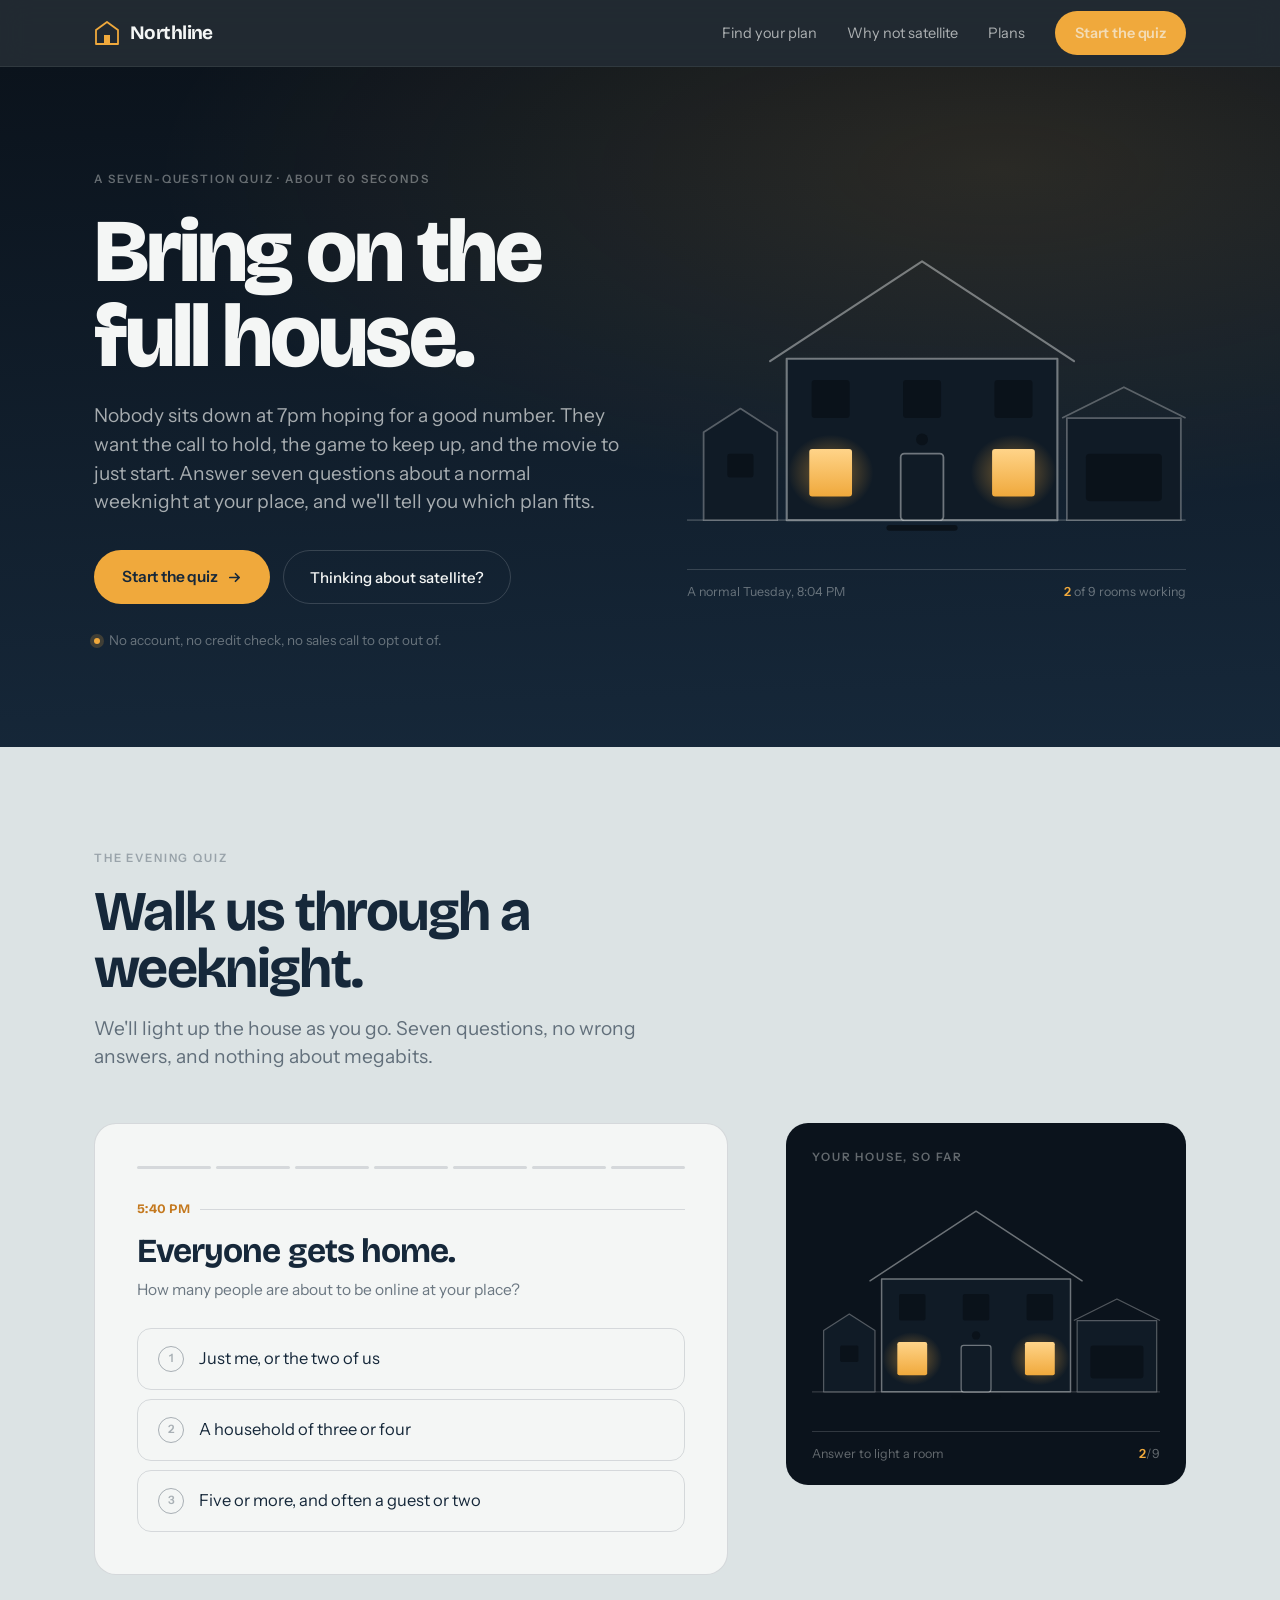
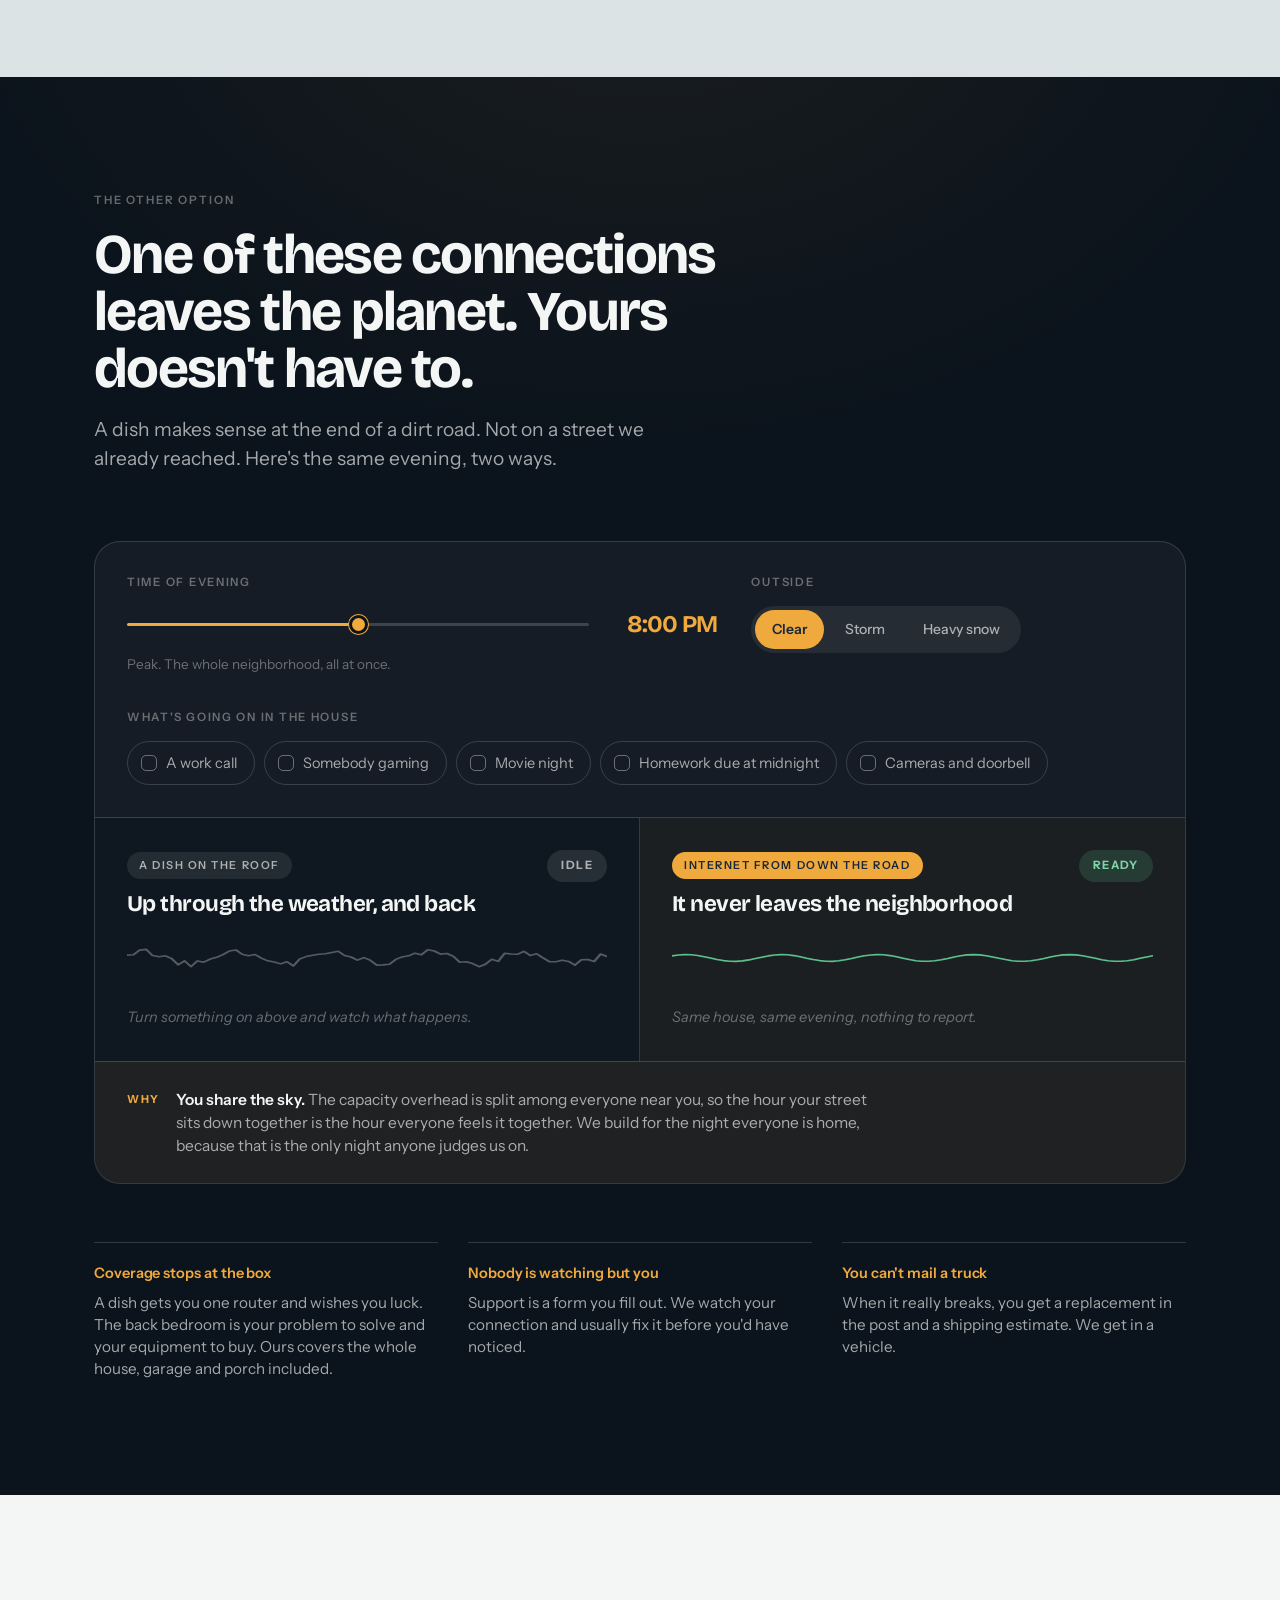
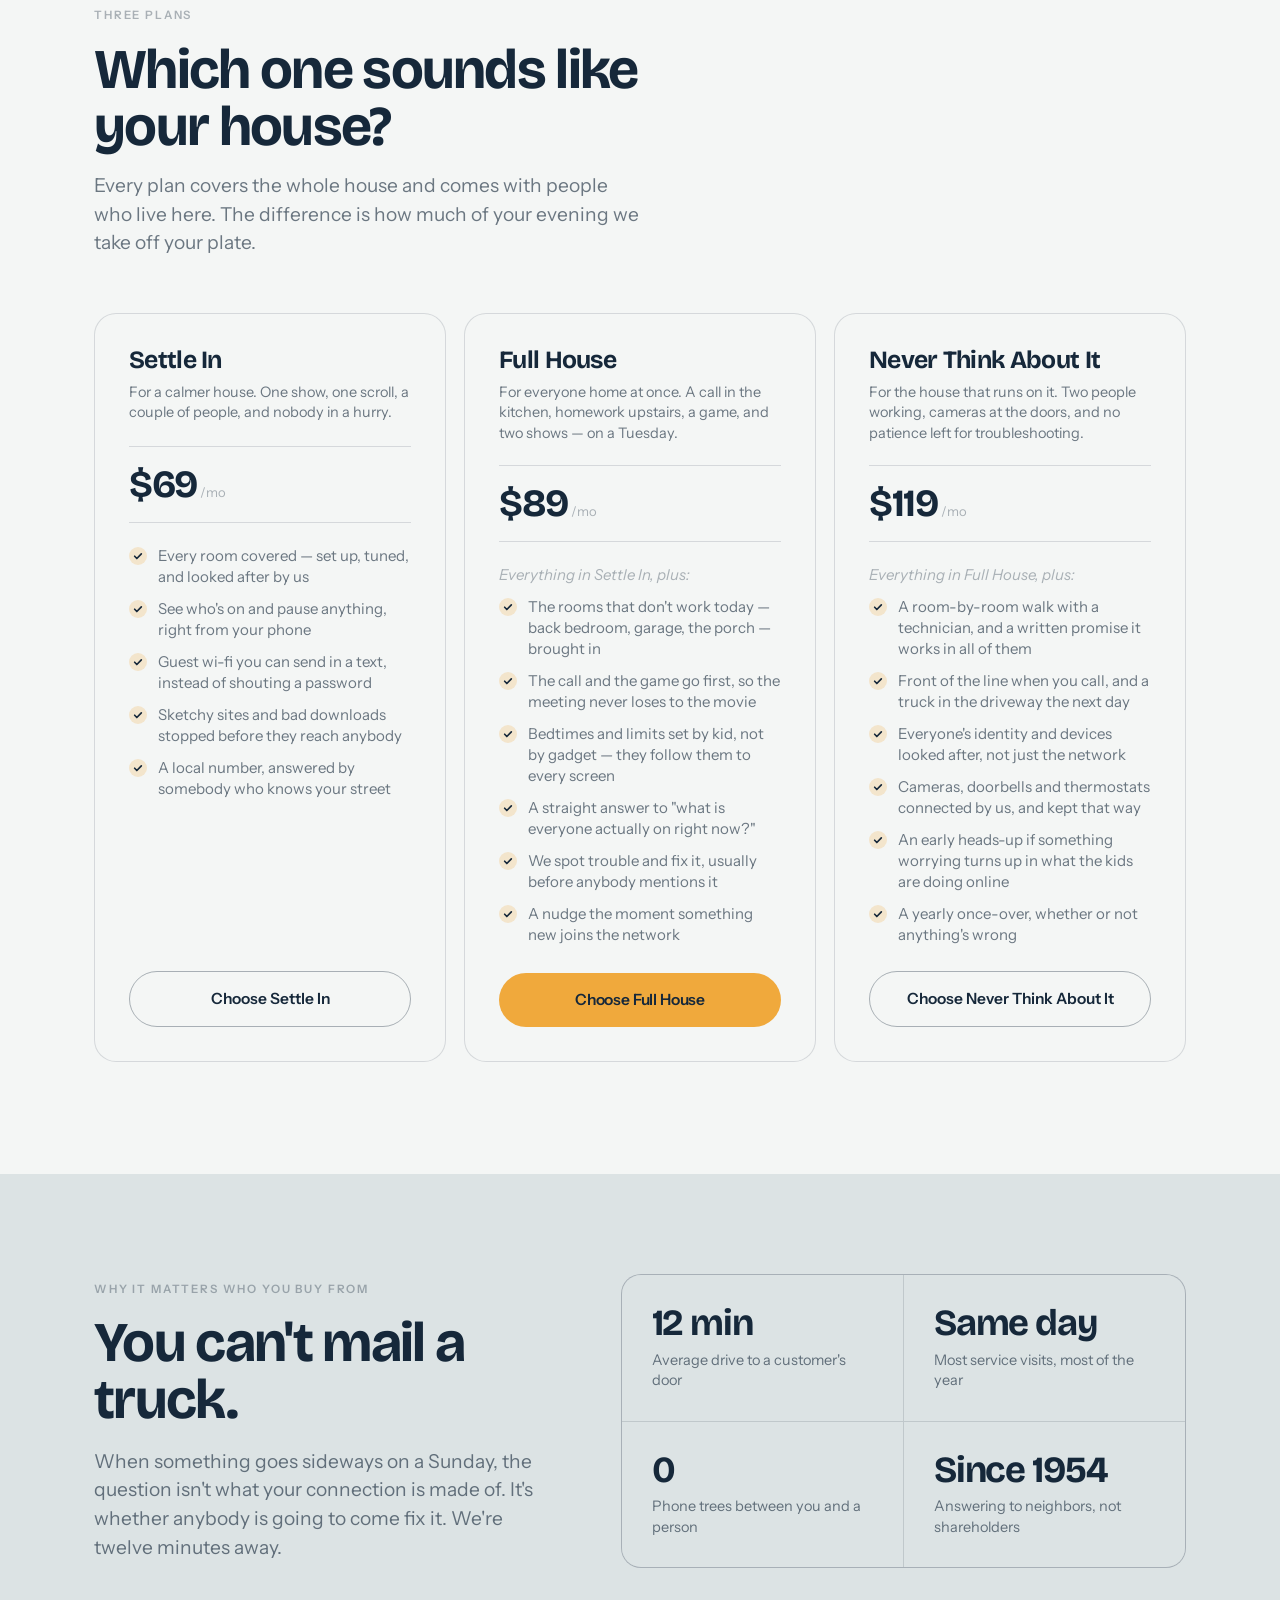
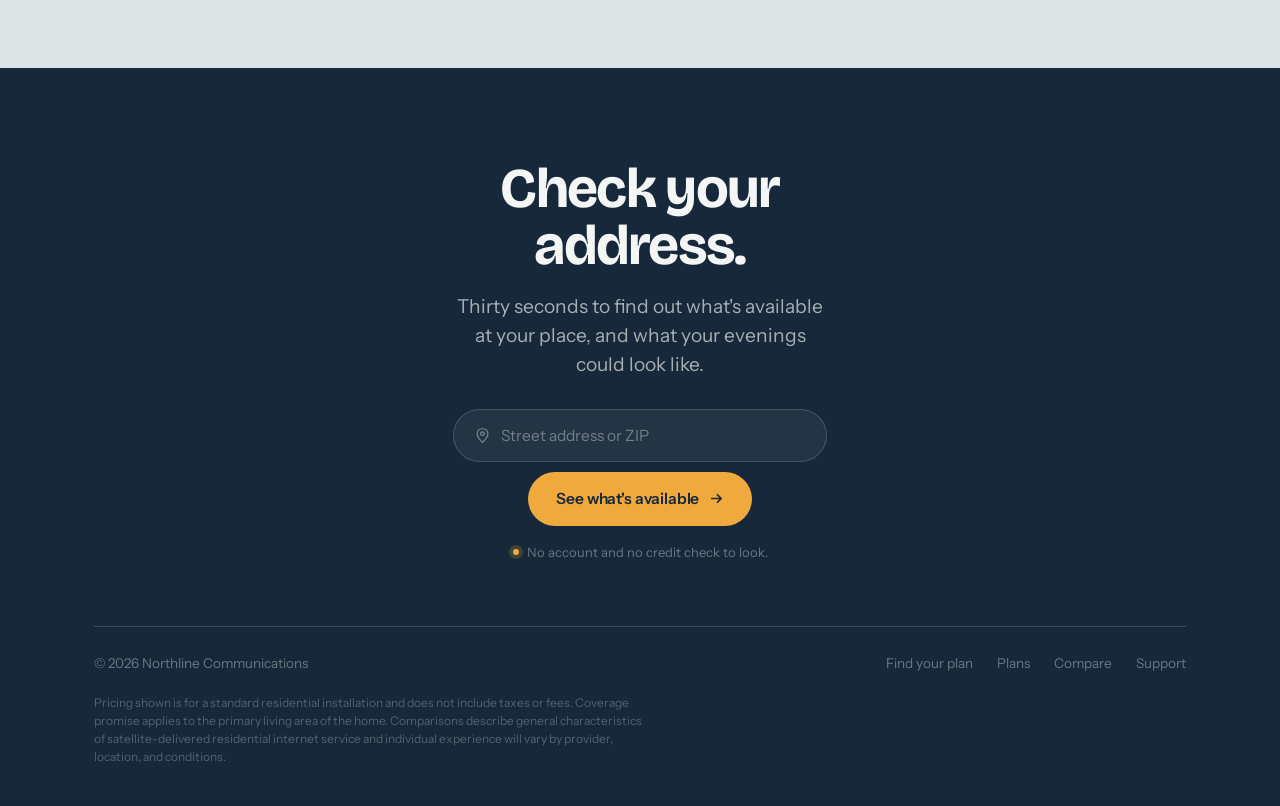
==== commit 1b416eda: "Rewrite plans section around households instead of pricing - Change the plans headline to "Which one" ====
--- a/index.html
+++ b/index.html
@@ -394,22 +394,22 @@
   <div class="shell">
     <div class="plans-head">
       <p class="eyebrow">Three plans</p>
-      <h2 class="d2">Priced by what your house needs, not by a number.</h2>
-      <p class="lede">Every plan includes managed whole-home coverage, the app, and people who live here. The difference is how much of your evening we take off your plate.</p>
+      <h2 class="d2">Which one sounds like your house?</h2>
+      <p class="lede">Every plan covers the whole house and comes with people who live here. The difference is how much of your evening we take off your plate.</p>
     </div>
 
     <div class="plan-grid" id="planGrid">
       <article class="plan" data-plan="settle">
         <span class="plan-flag">Your match</span>
         <h3 class="plan-name">Settle In</h3>
-        <p class="plan-for">For a quieter house. A show, a scroll, a few devices, and nothing that has to be perfect.</p>
+        <p class="plan-for">For a calmer house. One show, one scroll, a couple of people, and nobody in a hurry.</p>
         <p class="plan-price"><b>$69</b><span>/mo</span></p>
         <ul class="feats">
-          <li><span class="tick"><svg viewBox="0 0 12 12" fill="none"><path d="M2 6.3 4.6 9 10 3.4" stroke="#16283A" stroke-width="2" stroke-linecap="round" stroke-linejoin="round"/></svg></span>Whole-home coverage we set up, tune, and keep working</li>
-          <li><span class="tick"><svg viewBox="0 0 12 12" fill="none"><path d="M2 6.3 4.6 9 10 3.4" stroke="#16283A" stroke-width="2" stroke-linecap="round" stroke-linejoin="round"/></svg></span>An app that shows everything on your network and lets you pause any of it</li>
-          <li><span class="tick"><svg viewBox="0 0 12 12" fill="none"><path d="M2 6.3 4.6 9 10 3.4" stroke="#16283A" stroke-width="2" stroke-linecap="round" stroke-linejoin="round"/></svg></span>Guest access you can send in a text</li>
-          <li><span class="tick"><svg viewBox="0 0 12 12" fill="none"><path d="M2 6.3 4.6 9 10 3.4" stroke="#16283A" stroke-width="2" stroke-linecap="round" stroke-linejoin="round"/></svg></span>Protection that blocks sketchy sites for every device, automatically</li>
-          <li><span class="tick"><svg viewBox="0 0 12 12" fill="none"><path d="M2 6.3 4.6 9 10 3.4" stroke="#16283A" stroke-width="2" stroke-linecap="round" stroke-linejoin="round"/></svg></span>Local support, no phone tree</li>
+          <li><span class="tick"><svg viewBox="0 0 12 12" fill="none"><path d="M2 6.3 4.6 9 10 3.4" stroke="#16283A" stroke-width="2" stroke-linecap="round" stroke-linejoin="round"/></svg></span>Every room covered — set up, tuned, and looked after by us</li>
+          <li><span class="tick"><svg viewBox="0 0 12 12" fill="none"><path d="M2 6.3 4.6 9 10 3.4" stroke="#16283A" stroke-width="2" stroke-linecap="round" stroke-linejoin="round"/></svg></span>See who's on and pause anything, right from your phone</li>
+          <li><span class="tick"><svg viewBox="0 0 12 12" fill="none"><path d="M2 6.3 4.6 9 10 3.4" stroke="#16283A" stroke-width="2" stroke-linecap="round" stroke-linejoin="round"/></svg></span>Guest wi-fi you can send in a text, instead of shouting a password</li>
+          <li><span class="tick"><svg viewBox="0 0 12 12" fill="none"><path d="M2 6.3 4.6 9 10 3.4" stroke="#16283A" stroke-width="2" stroke-linecap="round" stroke-linejoin="round"/></svg></span>Sketchy sites and bad downloads stopped before they reach anybody</li>
+          <li><span class="tick"><svg viewBox="0 0 12 12" fill="none"><path d="M2 6.3 4.6 9 10 3.4" stroke="#16283A" stroke-width="2" stroke-linecap="round" stroke-linejoin="round"/></svg></span>A local number, answered by somebody who knows your street</li>
         </ul>
         <a href="#signup" class="btn-line">Choose Settle In</a>
       </article>
@@ -417,15 +417,16 @@
       <article class="plan" data-plan="fullhouse">
         <span class="plan-flag">Your match</span>
         <h3 class="plan-name">Full House</h3>
-        <p class="plan-for">For everyone home at once. Work calls, homework, a game, and two shows, all on a Tuesday.</p>
+        <p class="plan-for">For everyone home at once. A call in the kitchen, homework upstairs, a game, and two shows — on a Tuesday.</p>
         <p class="plan-price"><b>$89</b><span>/mo</span></p>
         <ul class="feats">
           <li class="inherit">Everything in Settle In, plus:</li>
-          <li><span class="tick"><svg viewBox="0 0 12 12" fill="none"><path d="M2 6.3 4.6 9 10 3.4" stroke="#16283A" stroke-width="2" stroke-linecap="round" stroke-linejoin="round"/></svg></span>Coverage extended to the rooms that don't work today, garage and porch included</li>
-          <li><span class="tick"><svg viewBox="0 0 12 12" fill="none"><path d="M2 6.3 4.6 9 10 3.4" stroke="#16283A" stroke-width="2" stroke-linecap="round" stroke-linejoin="round"/></svg></span>Calls and games handled first, so the meeting doesn't lose to the movie</li>
-          <li><span class="tick"><svg viewBox="0 0 12 12" fill="none"><path d="M2 6.3 4.6 9 10 3.4" stroke="#16283A" stroke-width="2" stroke-linecap="round" stroke-linejoin="round"/></svg></span>Time limits and content filters that follow the kid, not the device</li>
-          <li><span class="tick"><svg viewBox="0 0 12 12" fill="none"><path d="M2 6.3 4.6 9 10 3.4" stroke="#16283A" stroke-width="2" stroke-linecap="round" stroke-linejoin="round"/></svg></span>We watch for trouble and fix it before you call</li>
-          <li><span class="tick"><svg viewBox="0 0 12 12" fill="none"><path d="M2 6.3 4.6 9 10 3.4" stroke="#16283A" stroke-width="2" stroke-linecap="round" stroke-linejoin="round"/></svg></span>Alerts when something new joins your network</li>
+          <li><span class="tick"><svg viewBox="0 0 12 12" fill="none"><path d="M2 6.3 4.6 9 10 3.4" stroke="#16283A" stroke-width="2" stroke-linecap="round" stroke-linejoin="round"/></svg></span>The rooms that don't work today — back bedroom, garage, the porch — brought in</li>
+          <li><span class="tick"><svg viewBox="0 0 12 12" fill="none"><path d="M2 6.3 4.6 9 10 3.4" stroke="#16283A" stroke-width="2" stroke-linecap="round" stroke-linejoin="round"/></svg></span>The call and the game go first, so the meeting never loses to the movie</li>
+          <li><span class="tick"><svg viewBox="0 0 12 12" fill="none"><path d="M2 6.3 4.6 9 10 3.4" stroke="#16283A" stroke-width="2" stroke-linecap="round" stroke-linejoin="round"/></svg></span>Bedtimes and limits set by kid, not by gadget — they follow them to every screen</li>
+          <li><span class="tick"><svg viewBox="0 0 12 12" fill="none"><path d="M2 6.3 4.6 9 10 3.4" stroke="#16283A" stroke-width="2" stroke-linecap="round" stroke-linejoin="round"/></svg></span>A straight answer to "what is everyone actually on right now?"</li>
+          <li><span class="tick"><svg viewBox="0 0 12 12" fill="none"><path d="M2 6.3 4.6 9 10 3.4" stroke="#16283A" stroke-width="2" stroke-linecap="round" stroke-linejoin="round"/></svg></span>We spot trouble and fix it, usually before anybody mentions it</li>
+          <li><span class="tick"><svg viewBox="0 0 12 12" fill="none"><path d="M2 6.3 4.6 9 10 3.4" stroke="#16283A" stroke-width="2" stroke-linecap="round" stroke-linejoin="round"/></svg></span>A nudge the moment something new joins the network</li>
         </ul>
         <a href="#signup" class="btn">Choose Full House</a>
       </article>
@@ -433,15 +434,16 @@
       <article class="plan" data-plan="never">
         <span class="plan-flag">Your match</span>
         <h3 class="plan-name">Never Think About It</h3>
-        <p class="plan-for">For a house that runs on it. Two people working, cameras rolling, and no appetite for troubleshooting.</p>
+        <p class="plan-for">For the house that runs on it. Two people working, cameras at the doors, and no patience left for troubleshooting.</p>
         <p class="plan-price"><b>$119</b><span>/mo</span></p>
         <ul class="feats">
           <li class="inherit">Everything in Full House, plus:</li>
-          <li><span class="tick"><svg viewBox="0 0 12 12" fill="none"><path d="M2 6.3 4.6 9 10 3.4" stroke="#16283A" stroke-width="2" stroke-linecap="round" stroke-linejoin="round"/></svg></span>A room-by-room walk with a technician, and a written coverage promise</li>
-          <li><span class="tick"><svg viewBox="0 0 12 12" fill="none"><path d="M2 6.3 4.6 9 10 3.4" stroke="#16283A" stroke-width="2" stroke-linecap="round" stroke-linejoin="round"/></svg></span>Front-of-line support, and a truck the next day when it needs one</li>
-          <li><span class="tick"><svg viewBox="0 0 12 12" fill="none"><path d="M2 6.3 4.6 9 10 3.4" stroke="#16283A" stroke-width="2" stroke-linecap="round" stroke-linejoin="round"/></svg></span>Full identity and device protection for everyone in the house</li>
-          <li><span class="tick"><svg viewBox="0 0 12 12" fill="none"><path d="M2 6.3 4.6 9 10 3.4" stroke="#16283A" stroke-width="2" stroke-linecap="round" stroke-linejoin="round"/></svg></span>We'll get your cameras, thermostats and doorbells connected and keep them that way</li>
-          <li><span class="tick"><svg viewBox="0 0 12 12" fill="none"><path d="M2 6.3 4.6 9 10 3.4" stroke="#16283A" stroke-width="2" stroke-linecap="round" stroke-linejoin="round"/></svg></span>A yearly tune-up, whether or not anything's wrong</li>
+          <li><span class="tick"><svg viewBox="0 0 12 12" fill="none"><path d="M2 6.3 4.6 9 10 3.4" stroke="#16283A" stroke-width="2" stroke-linecap="round" stroke-linejoin="round"/></svg></span>A room-by-room walk with a technician, and a written promise it works in all of them</li>
+          <li><span class="tick"><svg viewBox="0 0 12 12" fill="none"><path d="M2 6.3 4.6 9 10 3.4" stroke="#16283A" stroke-width="2" stroke-linecap="round" stroke-linejoin="round"/></svg></span>Front of the line when you call, and a truck in the driveway the next day</li>
+          <li><span class="tick"><svg viewBox="0 0 12 12" fill="none"><path d="M2 6.3 4.6 9 10 3.4" stroke="#16283A" stroke-width="2" stroke-linecap="round" stroke-linejoin="round"/></svg></span>Everyone's identity and devices looked after, not just the network</li>
+          <li><span class="tick"><svg viewBox="0 0 12 12" fill="none"><path d="M2 6.3 4.6 9 10 3.4" stroke="#16283A" stroke-width="2" stroke-linecap="round" stroke-linejoin="round"/></svg></span>Cameras, doorbells and thermostats connected by us, and kept that way</li>
+          <li><span class="tick"><svg viewBox="0 0 12 12" fill="none"><path d="M2 6.3 4.6 9 10 3.4" stroke="#16283A" stroke-width="2" stroke-linecap="round" stroke-linejoin="round"/></svg></span>An early heads-up if something worrying turns up in what the kids are doing online</li>
+          <li><span class="tick"><svg viewBox="0 0 12 12" fill="none"><path d="M2 6.3 4.6 9 10 3.4" stroke="#16283A" stroke-width="2" stroke-linecap="round" stroke-linejoin="round"/></svg></span>A yearly once-over, whether or not anything's wrong</li>
         </ul>
         <a href="#signup" class="btn-line">Choose Never Think About It</a>
       </article>
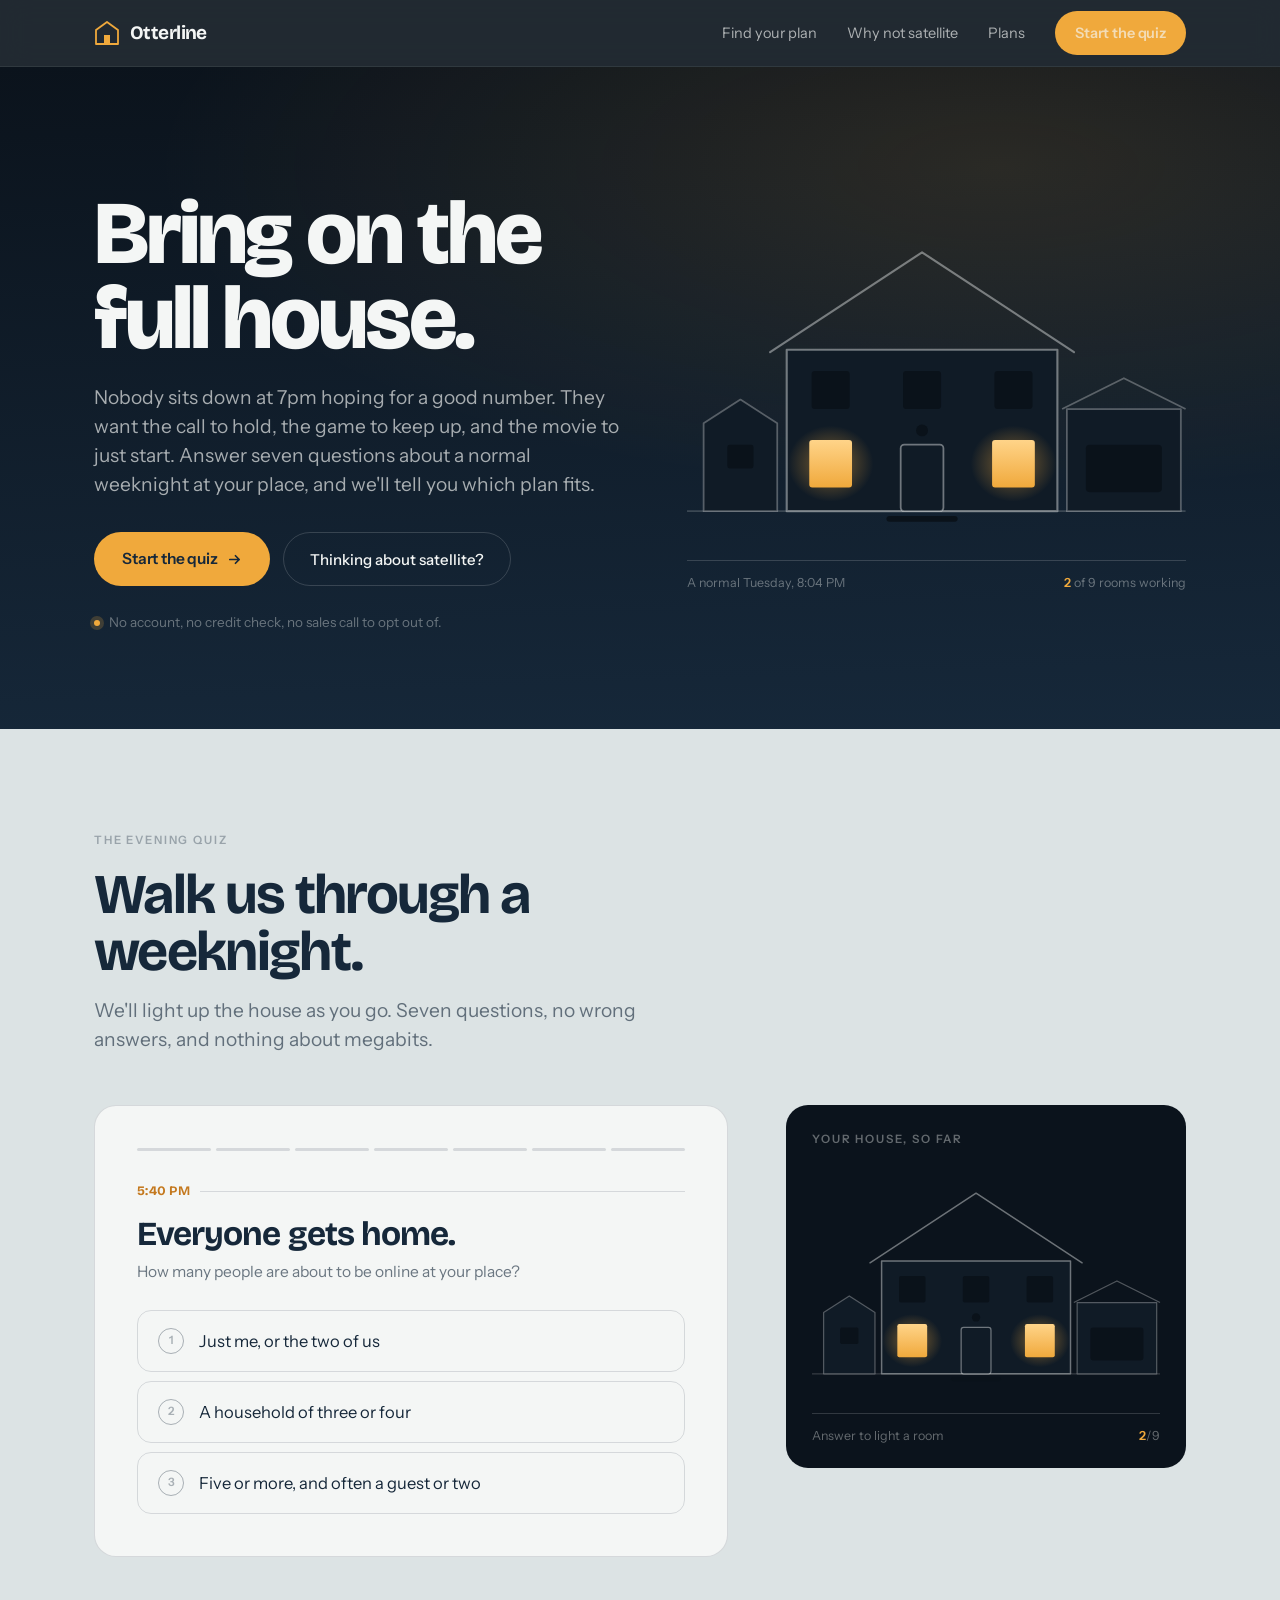
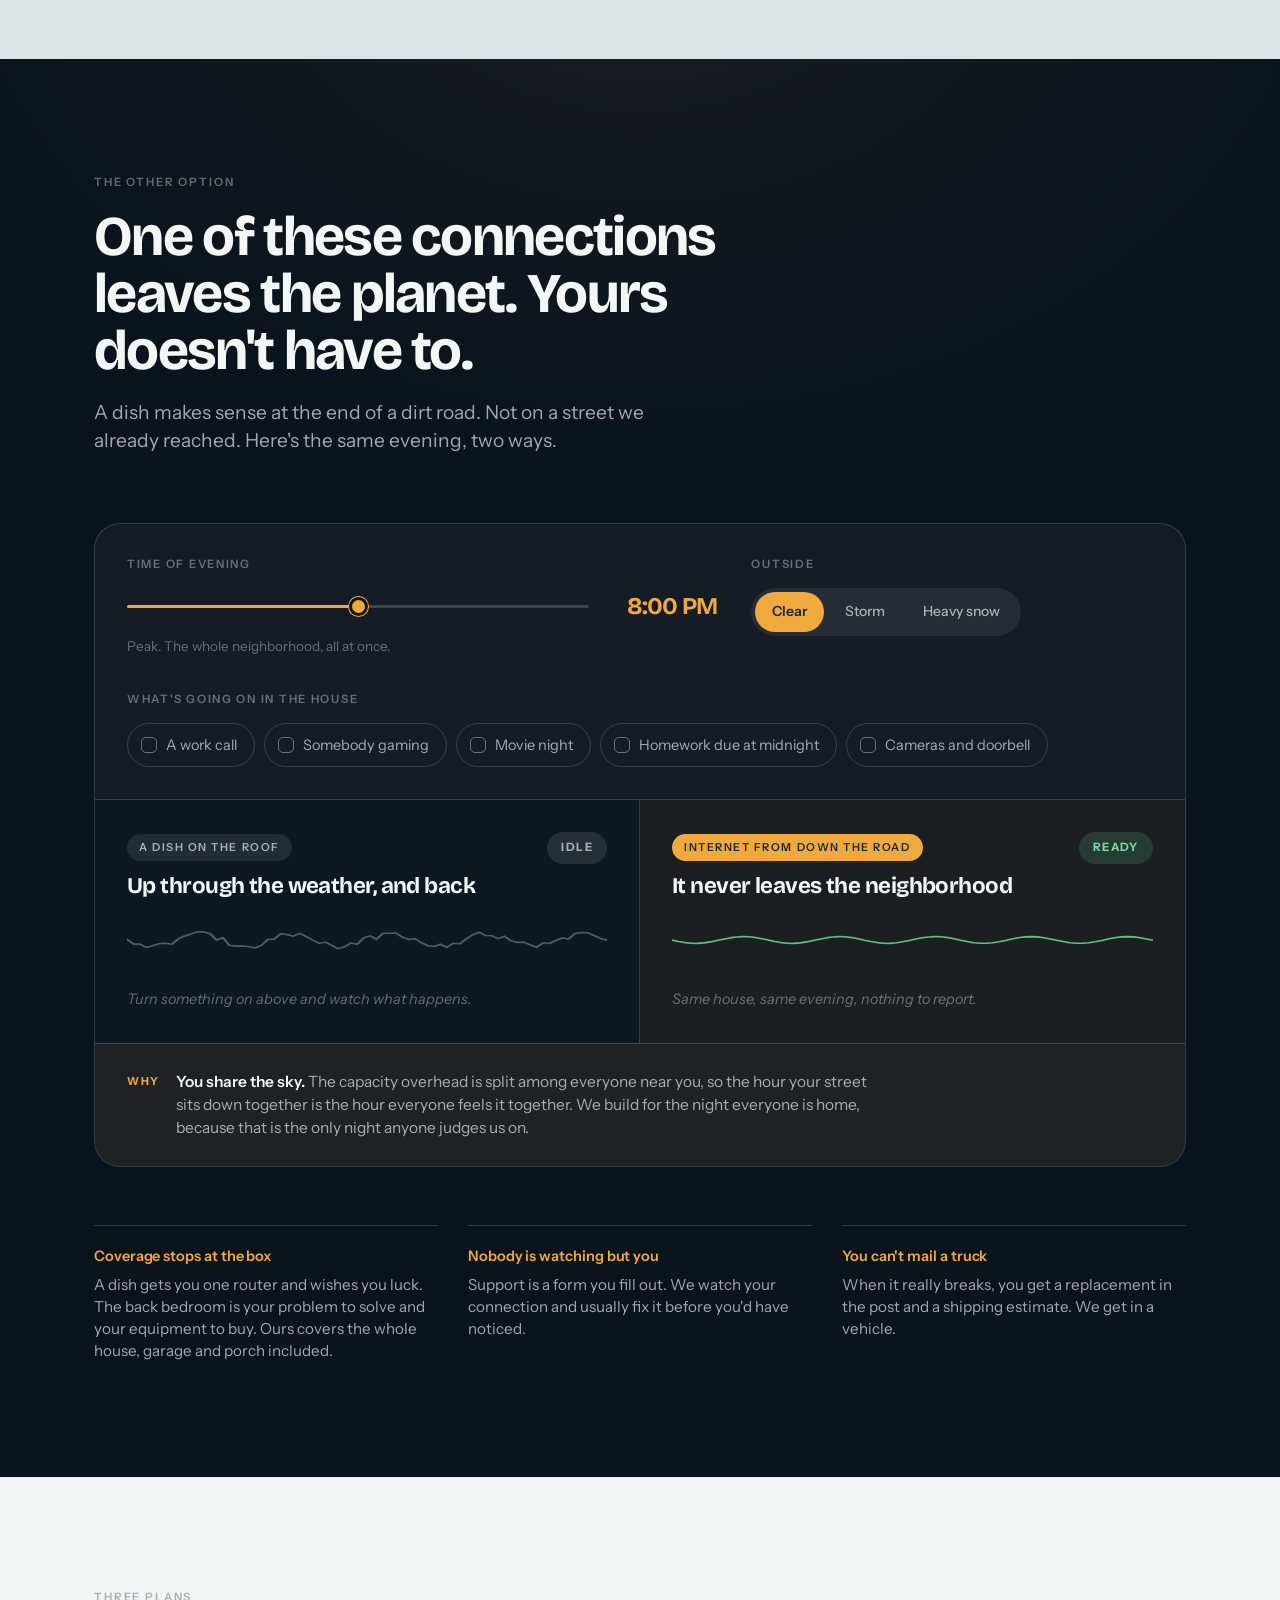
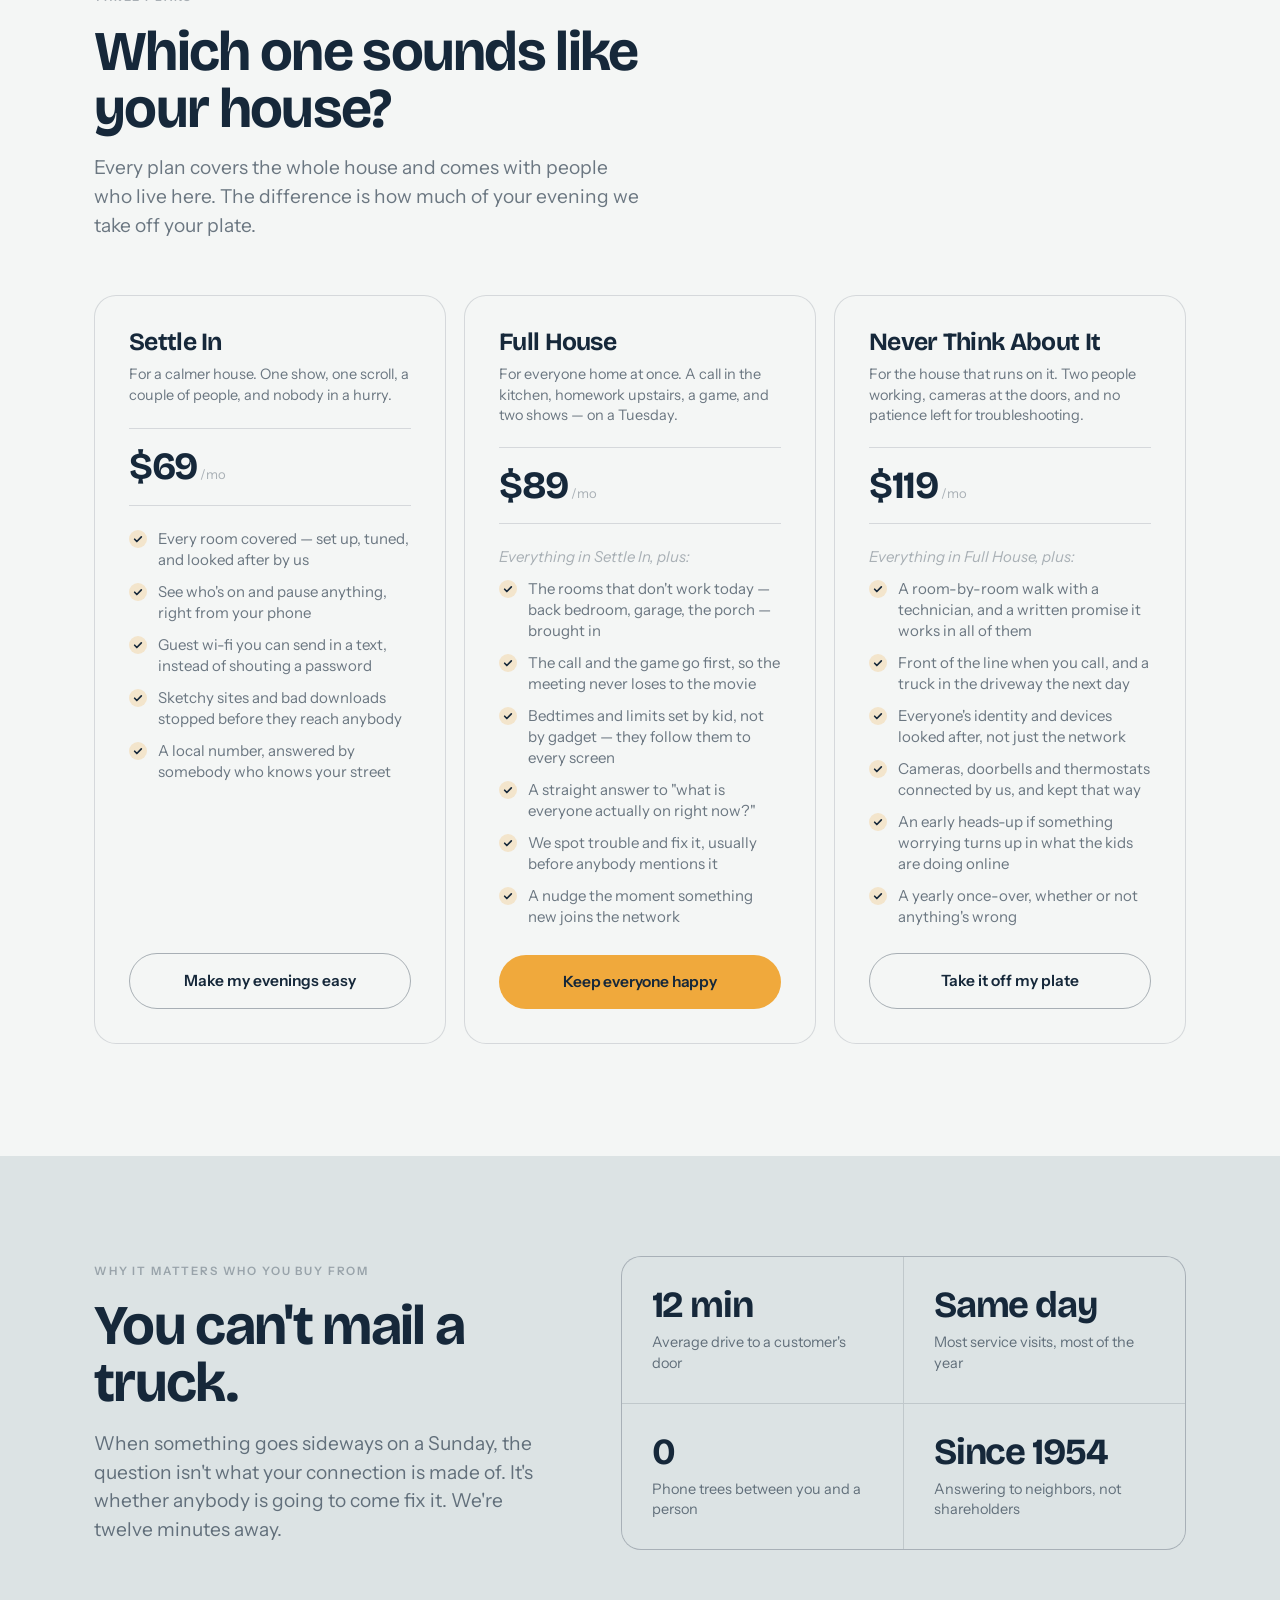
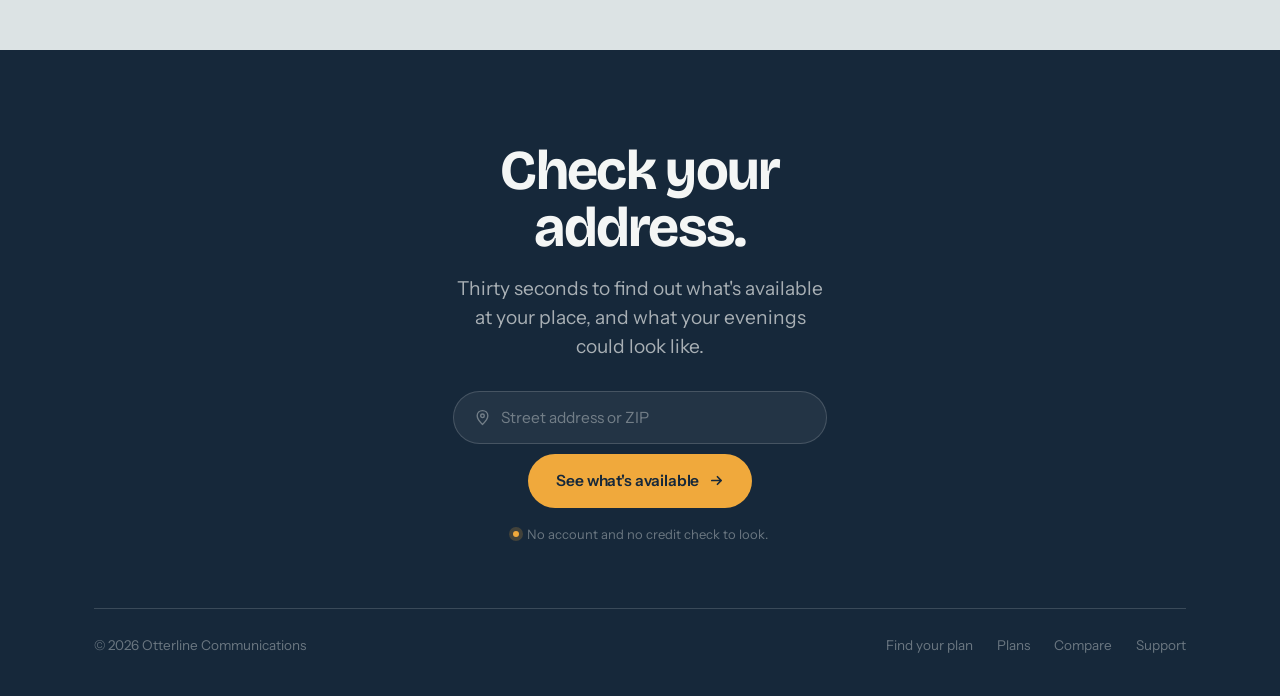
==== commit 2dca06ed: "Rebrand to Otterline, outcome-led plan CTAs, trim hero and footer - Rename the brand from Northline " ====
--- a/index.html
+++ b/index.html
@@ -6,34 +6,34 @@
 
 <!-- ============================================================
      PRIMARY META
-     Replace the domain (https://northline.vercel.app) throughout
+     Replace the domain (https://otterline.vercel.app) throughout
      this file, sitemap.xml and robots.txt with your real domain.
      ============================================================ -->
-<title>Northline Internet — Bring on the full house</title>
-<meta name="description" content="Answer seven questions about a normal weeknight and Northline tells you which internet plan actually fits your house. Whole-home coverage, local support, and a truck that shows up — not a dish that leaves the planet.">
-<meta name="author" content="Northline Communications">
+<title>Otterline Internet — Bring on the full house</title>
+<meta name="description" content="Answer seven questions about a normal weeknight and Otterline tells you which internet plan actually fits your house. Whole-home coverage, local support, and a truck that shows up — not a dish that leaves the planet.">
+<meta name="author" content="Otterline Communications">
 <meta name="theme-color" content="#0B131C">
 <meta name="color-scheme" content="dark light">
-<link rel="canonical" href="https://northline.vercel.app/">
+<link rel="canonical" href="https://otterline.vercel.app/">
 
 <!-- ============================================================
      OPEN GRAPH / TWITTER
      ============================================================ -->
 <meta property="og:type" content="website">
-<meta property="og:site_name" content="Northline Communications">
+<meta property="og:site_name" content="Otterline Communications">
 <meta property="og:title" content="Bring on the full house">
 <meta property="og:description" content="Seven questions about a normal weeknight, and we'll tell you which plan fits. Whole-home coverage, local people, and internet that never leaves the neighborhood.">
-<meta property="og:url" content="https://northline.vercel.app/">
-<meta property="og:image" content="https://northline.vercel.app/assets/og-image.png">
+<meta property="og:url" content="https://otterline.vercel.app/">
+<meta property="og:image" content="https://otterline.vercel.app/assets/og-image.png">
 <meta property="og:image:width" content="1200">
 <meta property="og:image:height" content="630">
-<meta property="og:image:alt" content="Northline — a house at dusk with its windows lit.">
+<meta property="og:image:alt" content="Otterline — a house at dusk with its windows lit.">
 <meta property="og:locale" content="en_US">
 <meta name="twitter:card" content="summary_large_image">
 <meta name="twitter:title" content="Bring on the full house">
 <meta name="twitter:description" content="Seven questions about a normal weeknight, and we'll tell you which plan fits.">
-<meta name="twitter:image" content="https://northline.vercel.app/assets/og-image.png">
-<meta name="twitter:image:alt" content="Northline — a house at dusk with its windows lit.">
+<meta name="twitter:image" content="https://otterline.vercel.app/assets/og-image.png">
+<meta name="twitter:image:alt" content="Otterline — a house at dusk with its windows lit.">
 
 <!-- ============================================================
      ICONS / MANIFEST
@@ -60,30 +60,30 @@
   "@graph": [
     {
       "@type": "Organization",
-      "@id": "https://northline.vercel.app/#org",
-      "name": "Northline Communications",
-      "url": "https://northline.vercel.app/",
-      "logo": "https://northline.vercel.app/favicon.svg",
+      "@id": "https://otterline.vercel.app/#org",
+      "name": "Otterline Communications",
+      "url": "https://otterline.vercel.app/",
+      "logo": "https://otterline.vercel.app/favicon.svg",
       "foundingDate": "1954",
       "slogan": "Bring on the full house.",
       "description": "A local internet provider offering managed whole-home coverage and same-day local support."
     },
     {
       "@type": "WebSite",
-      "@id": "https://northline.vercel.app/#website",
-      "url": "https://northline.vercel.app/",
-      "name": "Northline Communications",
-      "publisher": { "@id": "https://northline.vercel.app/#org" },
+      "@id": "https://otterline.vercel.app/#website",
+      "url": "https://otterline.vercel.app/",
+      "name": "Otterline Communications",
+      "publisher": { "@id": "https://otterline.vercel.app/#org" },
       "inLanguage": "en-US"
     },
     {
       "@type": "Service",
       "serviceType": "Residential internet service",
-      "provider": { "@id": "https://northline.vercel.app/#org" },
+      "provider": { "@id": "https://otterline.vercel.app/#org" },
       "areaServed": "Local service area",
       "hasOfferCatalog": {
         "@type": "OfferCatalog",
-        "name": "Northline internet plans",
+        "name": "Otterline internet plans",
         "itemListElement": [
           {
             "@type": "Offer",
@@ -138,12 +138,12 @@
 <!-- ══════════════ NAV ══════════════ -->
 <header class="nav">
   <div class="shell nav-in">
-    <a href="#top" class="logo" aria-label="Northline — home">
+    <a href="#top" class="logo" aria-label="Otterline — home">
       <svg class="logo-mark" viewBox="0 0 26 26" fill="none" aria-hidden="true">
         <path d="M13 2 24 10v14H2V10L13 2Z" stroke="#F0A93C" stroke-width="1.8" stroke-linejoin="round"/>
         <rect x="10" y="15" width="6" height="9" fill="#F0A93C"/>
       </svg>
-      <span class="logo-txt">Northline</span>
+      <span class="logo-txt">Otterline</span>
     </a>
     <nav class="nav-links" aria-label="Primary">
       <a href="#quiz">Find your plan</a>
@@ -160,7 +160,6 @@
 <section class="hero" id="top">
   <div class="shell hero-grid">
     <div>
-      <p class="eyebrow on-dark">A seven-question quiz · about 60 seconds</p>
       <h1 class="d1">Bring on the full house.</h1>
       <p class="lede">Nobody sits down at 7pm hoping for a good number. They want the call to hold, the game to keep up, and the movie to just start. Answer seven questions about a normal weeknight at your place, and we'll tell you which plan fits.</p>
       <div class="hero-cta">
@@ -411,7 +410,7 @@
           <li><span class="tick"><svg viewBox="0 0 12 12" fill="none"><path d="M2 6.3 4.6 9 10 3.4" stroke="#16283A" stroke-width="2" stroke-linecap="round" stroke-linejoin="round"/></svg></span>Sketchy sites and bad downloads stopped before they reach anybody</li>
           <li><span class="tick"><svg viewBox="0 0 12 12" fill="none"><path d="M2 6.3 4.6 9 10 3.4" stroke="#16283A" stroke-width="2" stroke-linecap="round" stroke-linejoin="round"/></svg></span>A local number, answered by somebody who knows your street</li>
         </ul>
-        <a href="#signup" class="btn-line">Choose Settle In</a>
+        <a href="#signup" class="btn-line">Make my evenings easy</a>
       </article>
 
       <article class="plan" data-plan="fullhouse">
@@ -428,7 +427,7 @@
           <li><span class="tick"><svg viewBox="0 0 12 12" fill="none"><path d="M2 6.3 4.6 9 10 3.4" stroke="#16283A" stroke-width="2" stroke-linecap="round" stroke-linejoin="round"/></svg></span>We spot trouble and fix it, usually before anybody mentions it</li>
           <li><span class="tick"><svg viewBox="0 0 12 12" fill="none"><path d="M2 6.3 4.6 9 10 3.4" stroke="#16283A" stroke-width="2" stroke-linecap="round" stroke-linejoin="round"/></svg></span>A nudge the moment something new joins the network</li>
         </ul>
-        <a href="#signup" class="btn">Choose Full House</a>
+        <a href="#signup" class="btn">Keep everyone happy</a>
       </article>
 
       <article class="plan" data-plan="never">
@@ -445,7 +444,7 @@
           <li><span class="tick"><svg viewBox="0 0 12 12" fill="none"><path d="M2 6.3 4.6 9 10 3.4" stroke="#16283A" stroke-width="2" stroke-linecap="round" stroke-linejoin="round"/></svg></span>An early heads-up if something worrying turns up in what the kids are doing online</li>
           <li><span class="tick"><svg viewBox="0 0 12 12" fill="none"><path d="M2 6.3 4.6 9 10 3.4" stroke="#16283A" stroke-width="2" stroke-linecap="round" stroke-linejoin="round"/></svg></span>A yearly once-over, whether or not anything's wrong</li>
         </ul>
-        <a href="#signup" class="btn-line">Choose Never Think About It</a>
+        <a href="#signup" class="btn-line">Take it off my plate</a>
       </article>
     </div>
   </div>
@@ -496,7 +495,7 @@
     </div>
 
     <div class="foot-bar">
-      <span>© 2026 Northline Communications</span>
+      <span>© 2026 Otterline Communications</span>
       <nav aria-label="Footer">
         <a href="#quiz">Find your plan</a>
         <a href="#plans">Plans</a>
@@ -504,7 +503,6 @@
         <a href="#signup">Support</a>
       </nav>
     </div>
-    <p class="fineprint">Pricing shown is for a standard residential installation and does not include taxes or fees. Coverage promise applies to the primary living area of the home. Comparisons describe general characteristics of satellite-delivered residential internet service and individual experience will vary by provider, location, and conditions.</p>
   </div>
 </footer>
 
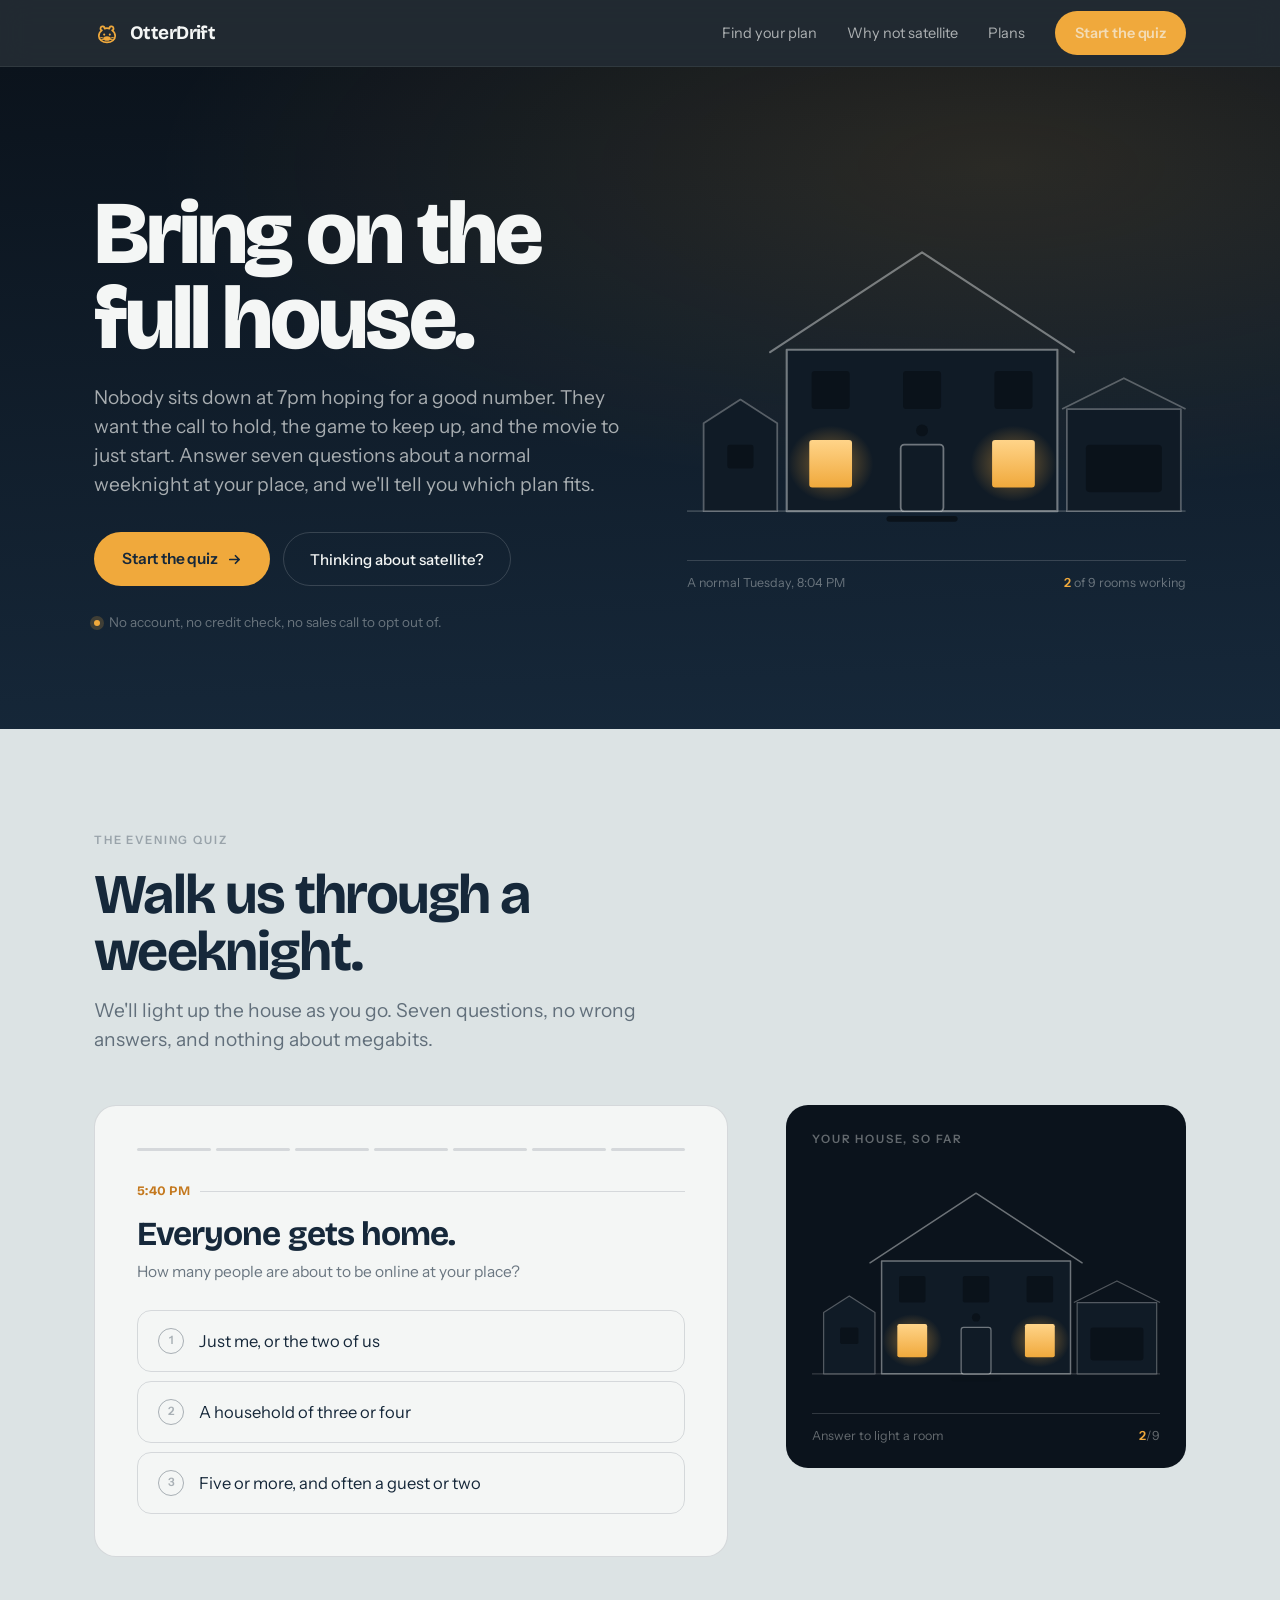
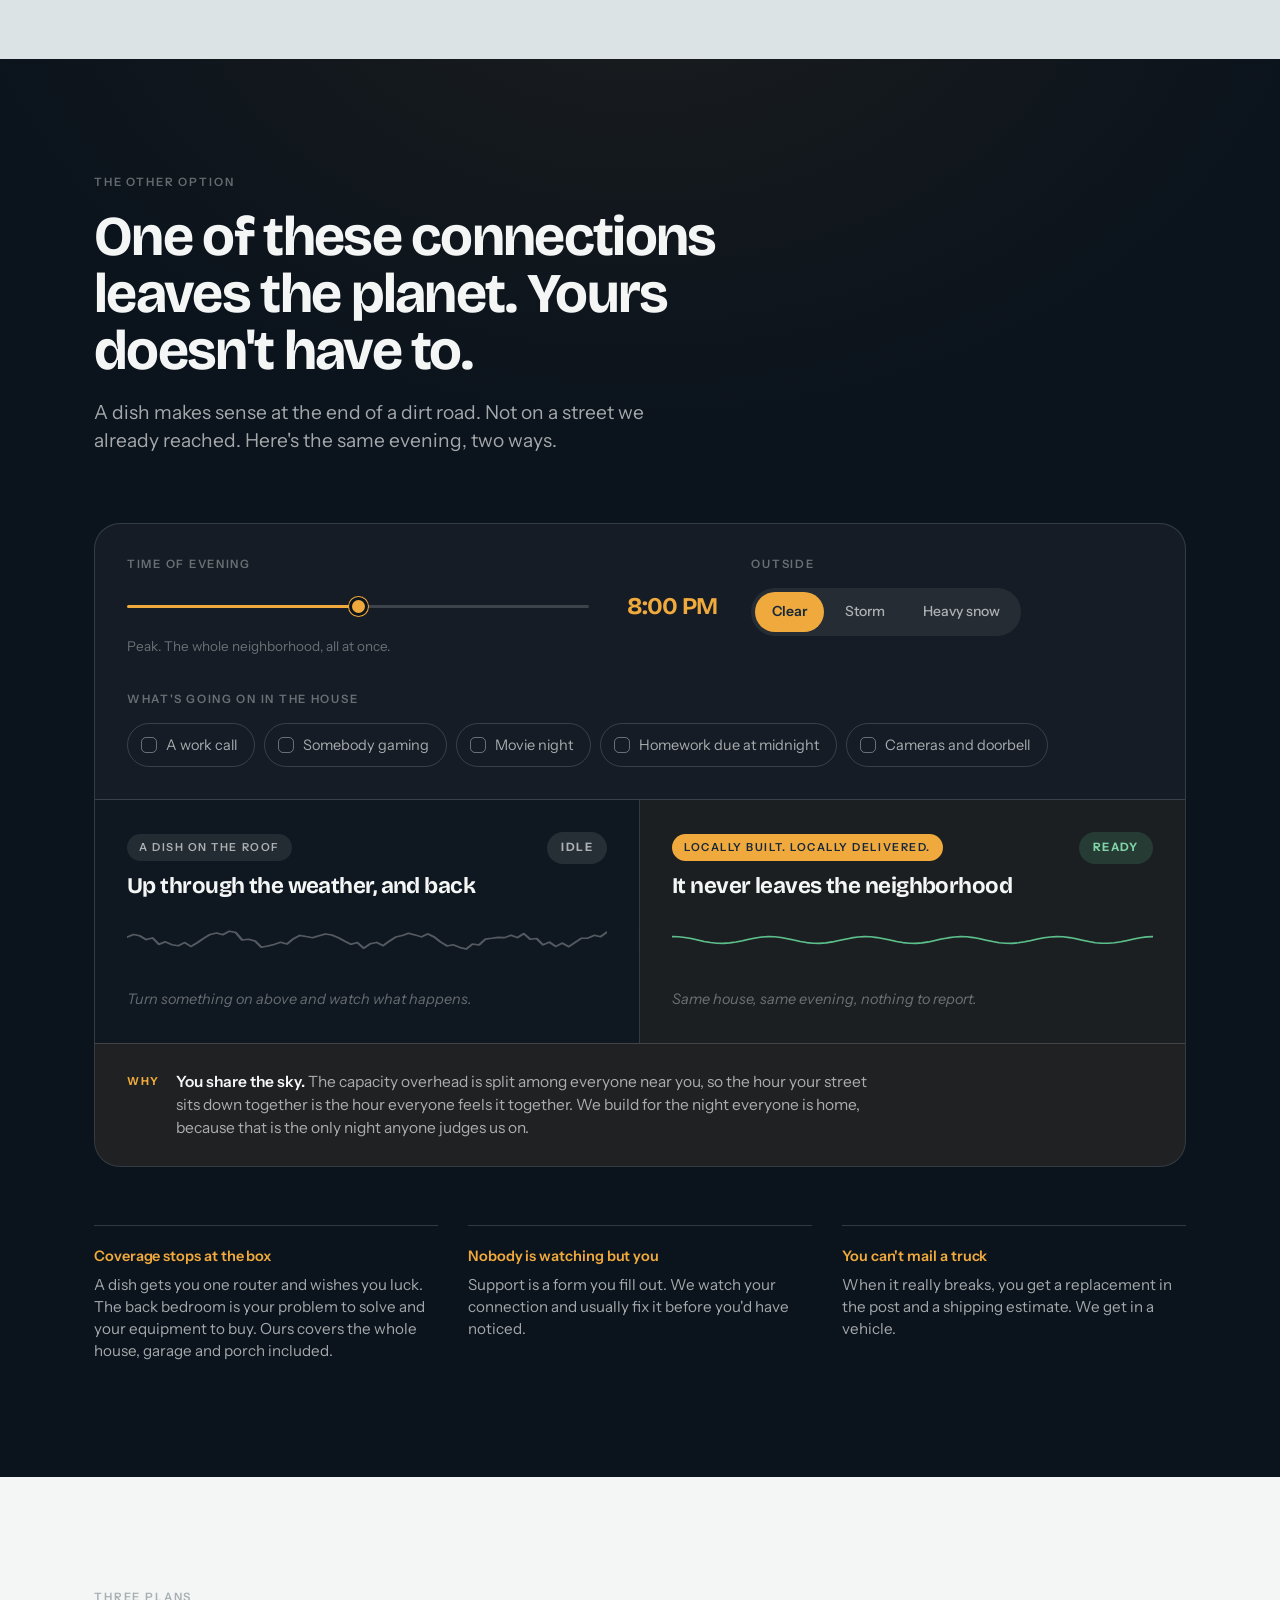
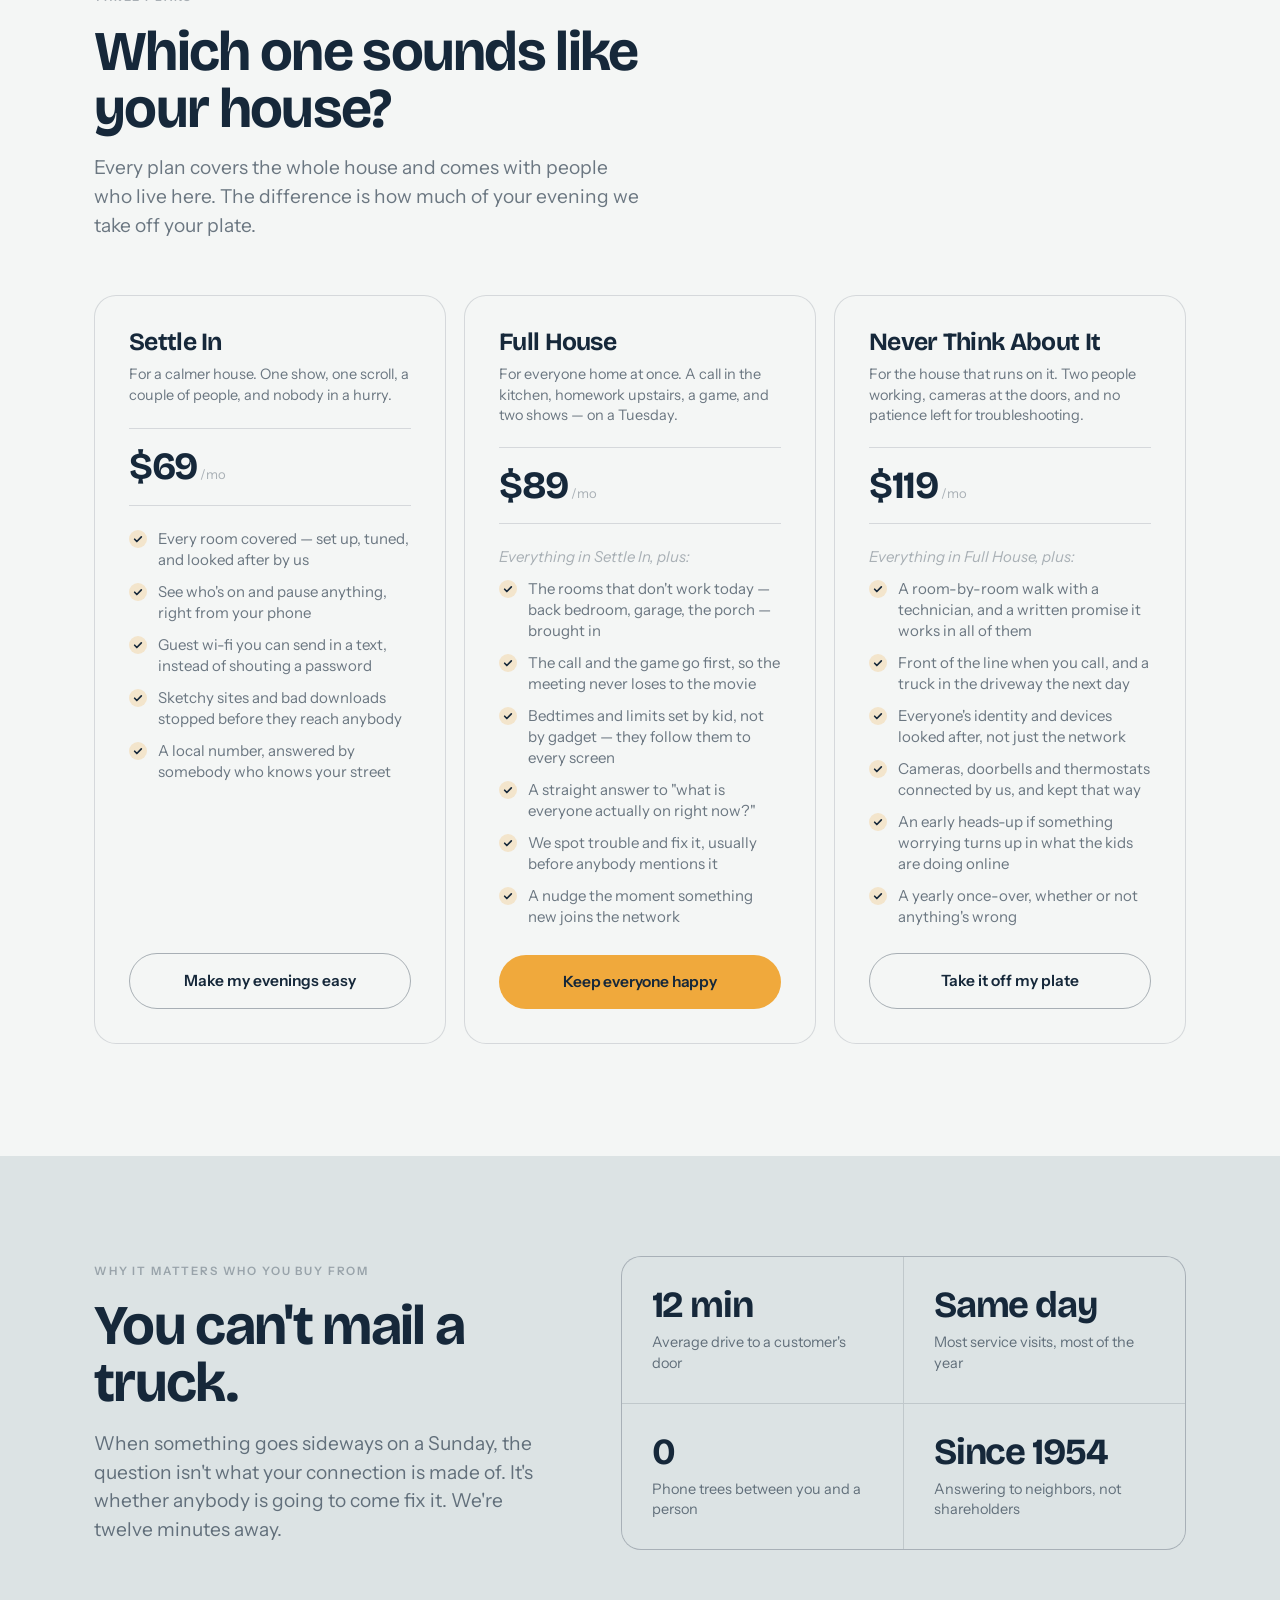
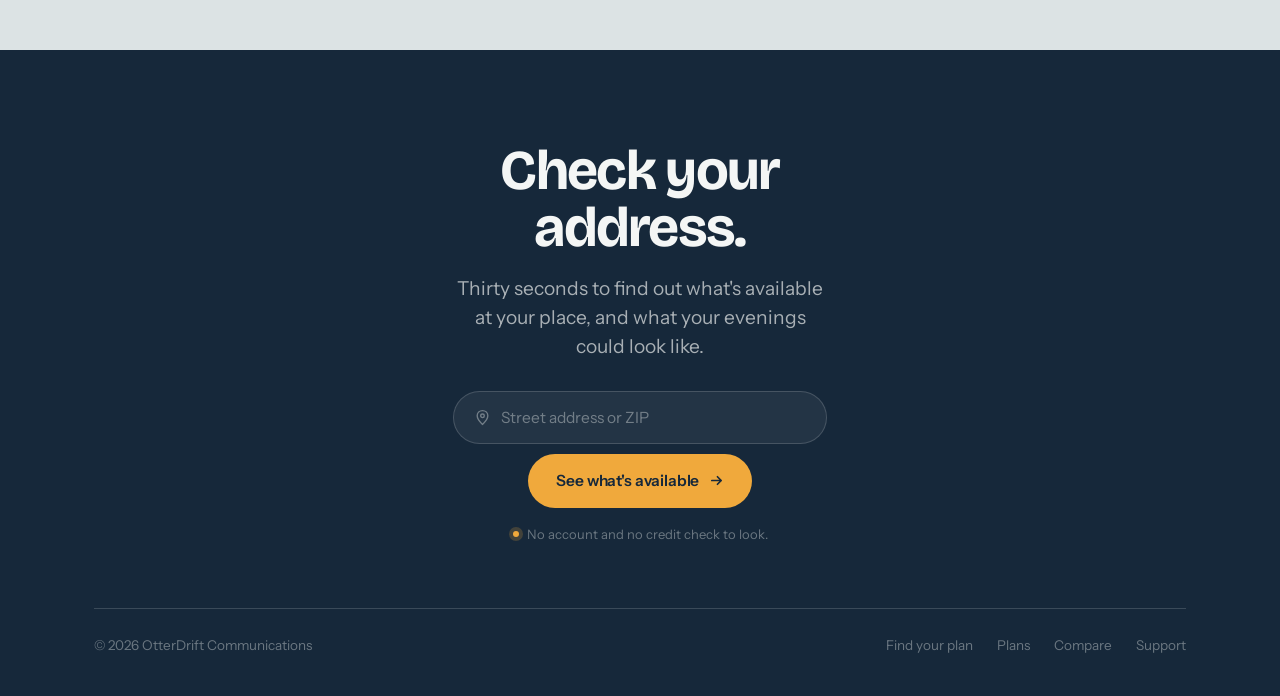
==== commit 9a81e762: "Rename brand to OtterDrift and replace the house logo with an otter mark - Rename Otterline to Otter" ====
--- a/index.html
+++ b/index.html
@@ -6,34 +6,34 @@
 
 <!-- ============================================================
      PRIMARY META
-     Replace the domain (https://otterline.vercel.app) throughout
+     Replace the domain (https://otterdrift.vercel.app) throughout
      this file, sitemap.xml and robots.txt with your real domain.
      ============================================================ -->
-<title>Otterline Internet — Bring on the full house</title>
-<meta name="description" content="Answer seven questions about a normal weeknight and Otterline tells you which internet plan actually fits your house. Whole-home coverage, local support, and a truck that shows up — not a dish that leaves the planet.">
-<meta name="author" content="Otterline Communications">
+<title>OtterDrift Internet — Bring on the full house</title>
+<meta name="description" content="Answer seven questions about a normal weeknight and OtterDrift tells you which internet plan actually fits your house. Whole-home coverage, local support, and a truck that shows up — not a dish that leaves the planet.">
+<meta name="author" content="OtterDrift Communications">
 <meta name="theme-color" content="#0B131C">
 <meta name="color-scheme" content="dark light">
-<link rel="canonical" href="https://otterline.vercel.app/">
+<link rel="canonical" href="https://otterdrift.vercel.app/">
 
 <!-- ============================================================
      OPEN GRAPH / TWITTER
      ============================================================ -->
 <meta property="og:type" content="website">
-<meta property="og:site_name" content="Otterline Communications">
+<meta property="og:site_name" content="OtterDrift Communications">
 <meta property="og:title" content="Bring on the full house">
 <meta property="og:description" content="Seven questions about a normal weeknight, and we'll tell you which plan fits. Whole-home coverage, local people, and internet that never leaves the neighborhood.">
-<meta property="og:url" content="https://otterline.vercel.app/">
-<meta property="og:image" content="https://otterline.vercel.app/assets/og-image.png">
+<meta property="og:url" content="https://otterdrift.vercel.app/">
+<meta property="og:image" content="https://otterdrift.vercel.app/assets/og-image.png">
 <meta property="og:image:width" content="1200">
 <meta property="og:image:height" content="630">
-<meta property="og:image:alt" content="Otterline — a house at dusk with its windows lit.">
+<meta property="og:image:alt" content="OtterDrift — a house at dusk with its windows lit.">
 <meta property="og:locale" content="en_US">
 <meta name="twitter:card" content="summary_large_image">
 <meta name="twitter:title" content="Bring on the full house">
 <meta name="twitter:description" content="Seven questions about a normal weeknight, and we'll tell you which plan fits.">
-<meta name="twitter:image" content="https://otterline.vercel.app/assets/og-image.png">
-<meta name="twitter:image:alt" content="Otterline — a house at dusk with its windows lit.">
+<meta name="twitter:image" content="https://otterdrift.vercel.app/assets/og-image.png">
+<meta name="twitter:image:alt" content="OtterDrift — a house at dusk with its windows lit.">
 
 <!-- ============================================================
      ICONS / MANIFEST
@@ -60,30 +60,30 @@
   "@graph": [
     {
       "@type": "Organization",
-      "@id": "https://otterline.vercel.app/#org",
-      "name": "Otterline Communications",
-      "url": "https://otterline.vercel.app/",
-      "logo": "https://otterline.vercel.app/favicon.svg",
+      "@id": "https://otterdrift.vercel.app/#org",
+      "name": "OtterDrift Communications",
+      "url": "https://otterdrift.vercel.app/",
+      "logo": "https://otterdrift.vercel.app/favicon.svg",
       "foundingDate": "1954",
       "slogan": "Bring on the full house.",
       "description": "A local internet provider offering managed whole-home coverage and same-day local support."
     },
     {
       "@type": "WebSite",
-      "@id": "https://otterline.vercel.app/#website",
-      "url": "https://otterline.vercel.app/",
-      "name": "Otterline Communications",
-      "publisher": { "@id": "https://otterline.vercel.app/#org" },
+      "@id": "https://otterdrift.vercel.app/#website",
+      "url": "https://otterdrift.vercel.app/",
+      "name": "OtterDrift Communications",
+      "publisher": { "@id": "https://otterdrift.vercel.app/#org" },
       "inLanguage": "en-US"
     },
     {
       "@type": "Service",
       "serviceType": "Residential internet service",
-      "provider": { "@id": "https://otterline.vercel.app/#org" },
+      "provider": { "@id": "https://otterdrift.vercel.app/#org" },
       "areaServed": "Local service area",
       "hasOfferCatalog": {
         "@type": "OfferCatalog",
-        "name": "Otterline internet plans",
+        "name": "OtterDrift internet plans",
         "itemListElement": [
           {
             "@type": "Offer",
@@ -138,12 +138,15 @@
 <!-- ══════════════ NAV ══════════════ -->
 <header class="nav">
   <div class="shell nav-in">
-    <a href="#top" class="logo" aria-label="Otterline — home">
+    <a href="#top" class="logo" aria-label="OtterDrift — home">
       <svg class="logo-mark" viewBox="0 0 26 26" fill="none" aria-hidden="true">
-        <path d="M13 2 24 10v14H2V10L13 2Z" stroke="#F0A93C" stroke-width="1.8" stroke-linejoin="round"/>
-        <rect x="10" y="15" width="6" height="9" fill="#F0A93C"/>
+        <path d="M4.8 16C4.8 13.6 6 11.6 7.9 10.4A2.05 2.05 0 1 1 10.6 8.6C11.35 8.35 12.15 8.2 13 8.2C13.85 8.2 14.65 8.35 15.4 8.6A2.05 2.05 0 1 1 18.1 10.4C20 11.6 21.2 13.6 21.2 16C21.2 19.9 17.5 22.3 13 22.3C8.5 22.3 4.8 19.9 4.8 16Z" stroke="#F0A93C" stroke-width="1.7" stroke-linejoin="round"/>
+        <circle cx="10.2" cy="14.6" r="1.05" fill="#F0A93C"/>
+        <circle cx="15.8" cy="14.6" r="1.05" fill="#F0A93C"/>
+        <ellipse cx="13" cy="18.5" rx="3.4" ry="2.3" fill="#F0A93C"/>
+        <path d="M6.7 17.5 9.5 18.1M6.9 20 9.6 19.4M19.3 17.5 16.5 18.1M19.1 20 16.4 19.4" stroke="#F0A93C" stroke-width="1" stroke-linecap="round"/>
       </svg>
-      <span class="logo-txt">Otterline</span>
+      <span class="logo-txt">OtterDrift</span>
     </a>
     <nav class="nav-links" aria-label="Primary">
       <a href="#quiz">Find your plan</a>
@@ -360,7 +363,7 @@
         <section class="pane ours" aria-labelledby="lineName">
           <header class="pane-top">
             <div>
-              <span class="col-tag">Internet from down the road</span>
+              <span class="col-tag">Locally built. Locally delivered.</span>
               <h3 id="lineName">It never leaves the neighborhood</h3>
             </div>
             <span class="verdict good" id="lineVerdict">Ready</span>
@@ -495,7 +498,7 @@
     </div>
 
     <div class="foot-bar">
-      <span>© 2026 Otterline Communications</span>
+      <span>© 2026 OtterDrift Communications</span>
       <nav aria-label="Footer">
         <a href="#quiz">Find your plan</a>
         <a href="#plans">Plans</a>
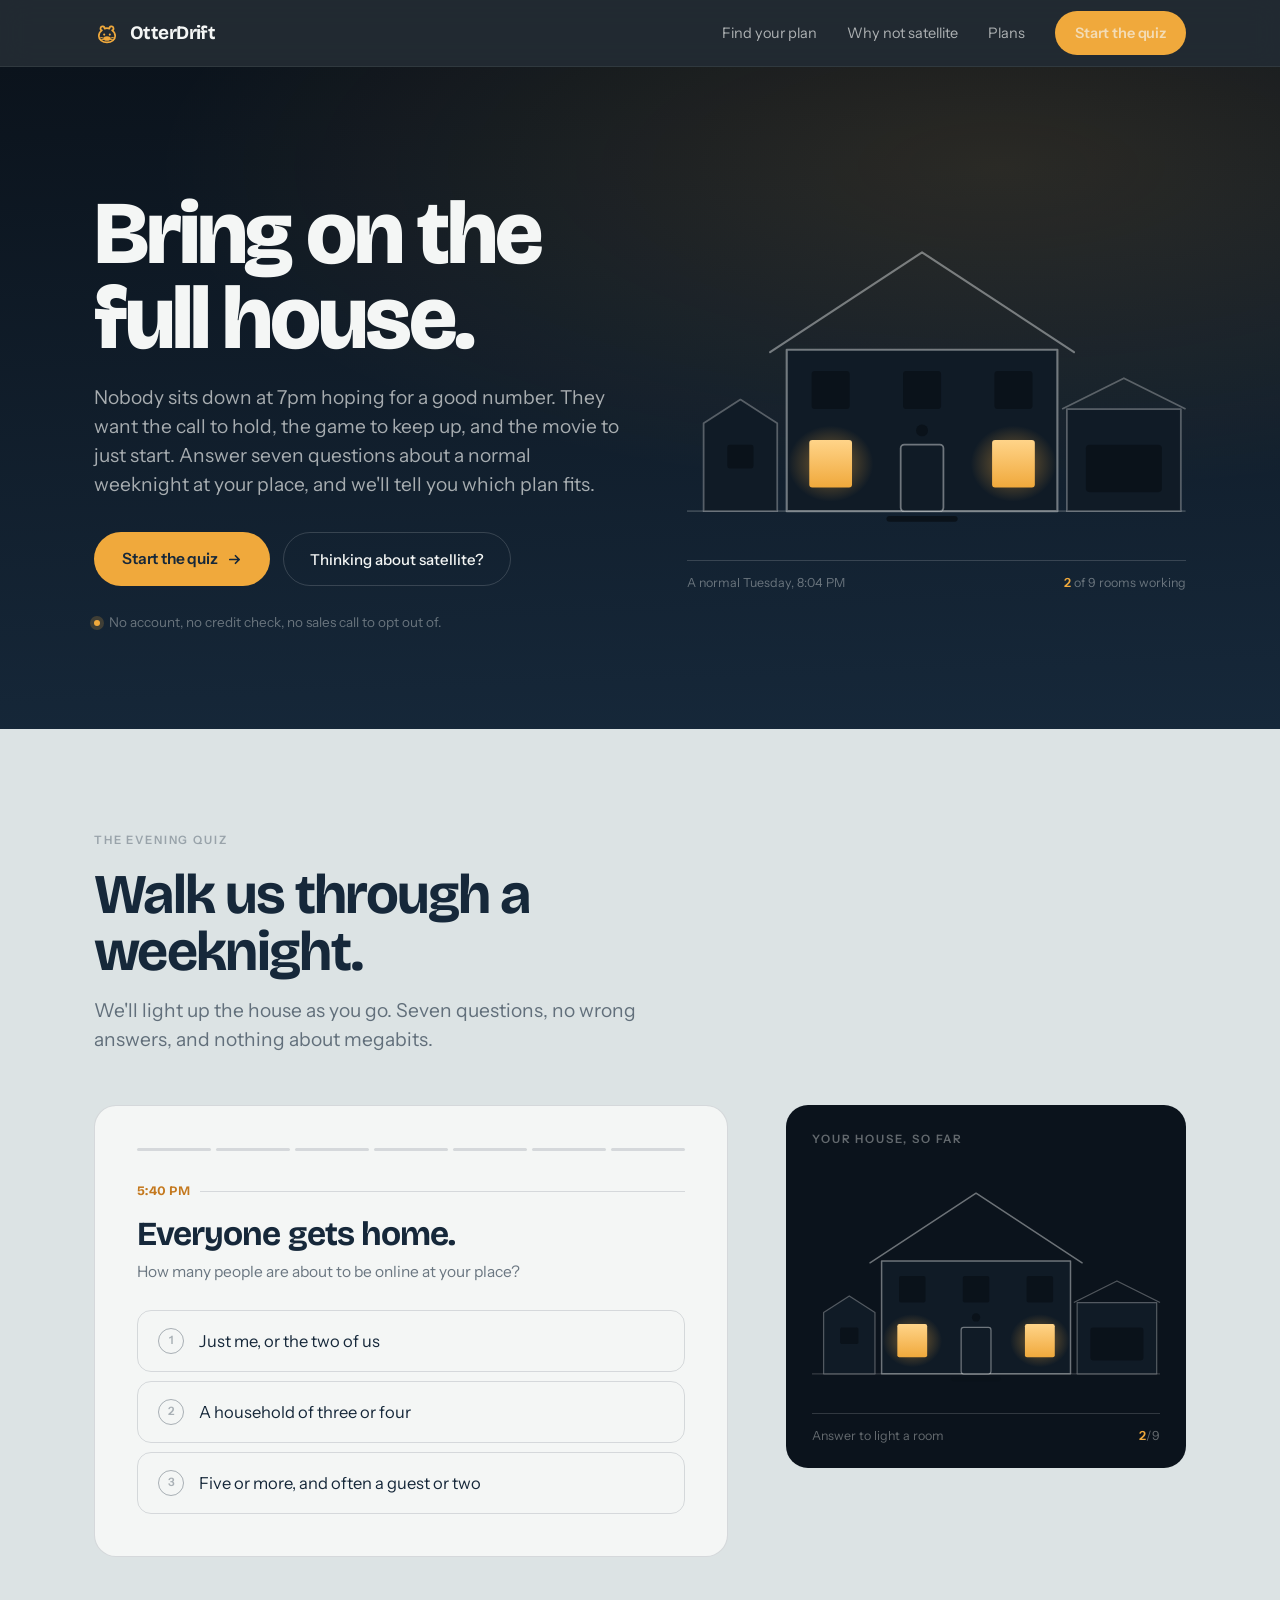
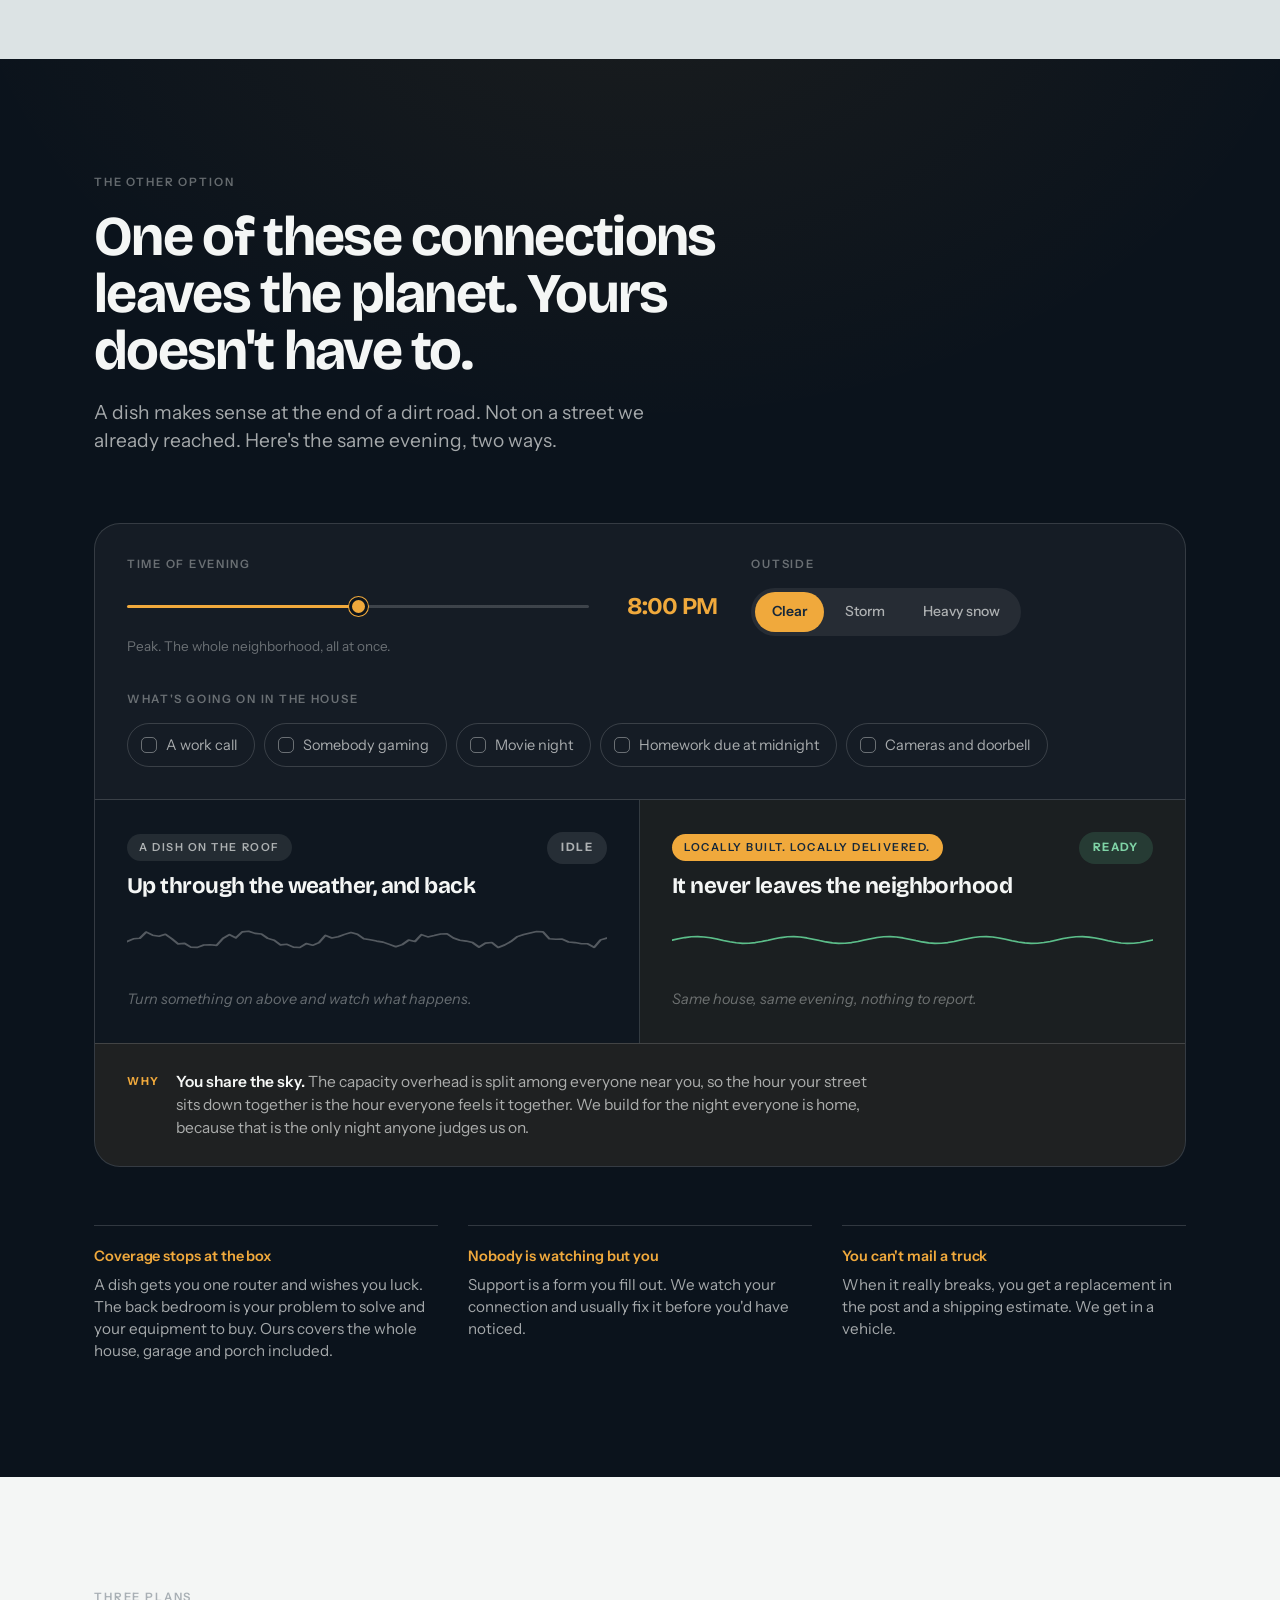
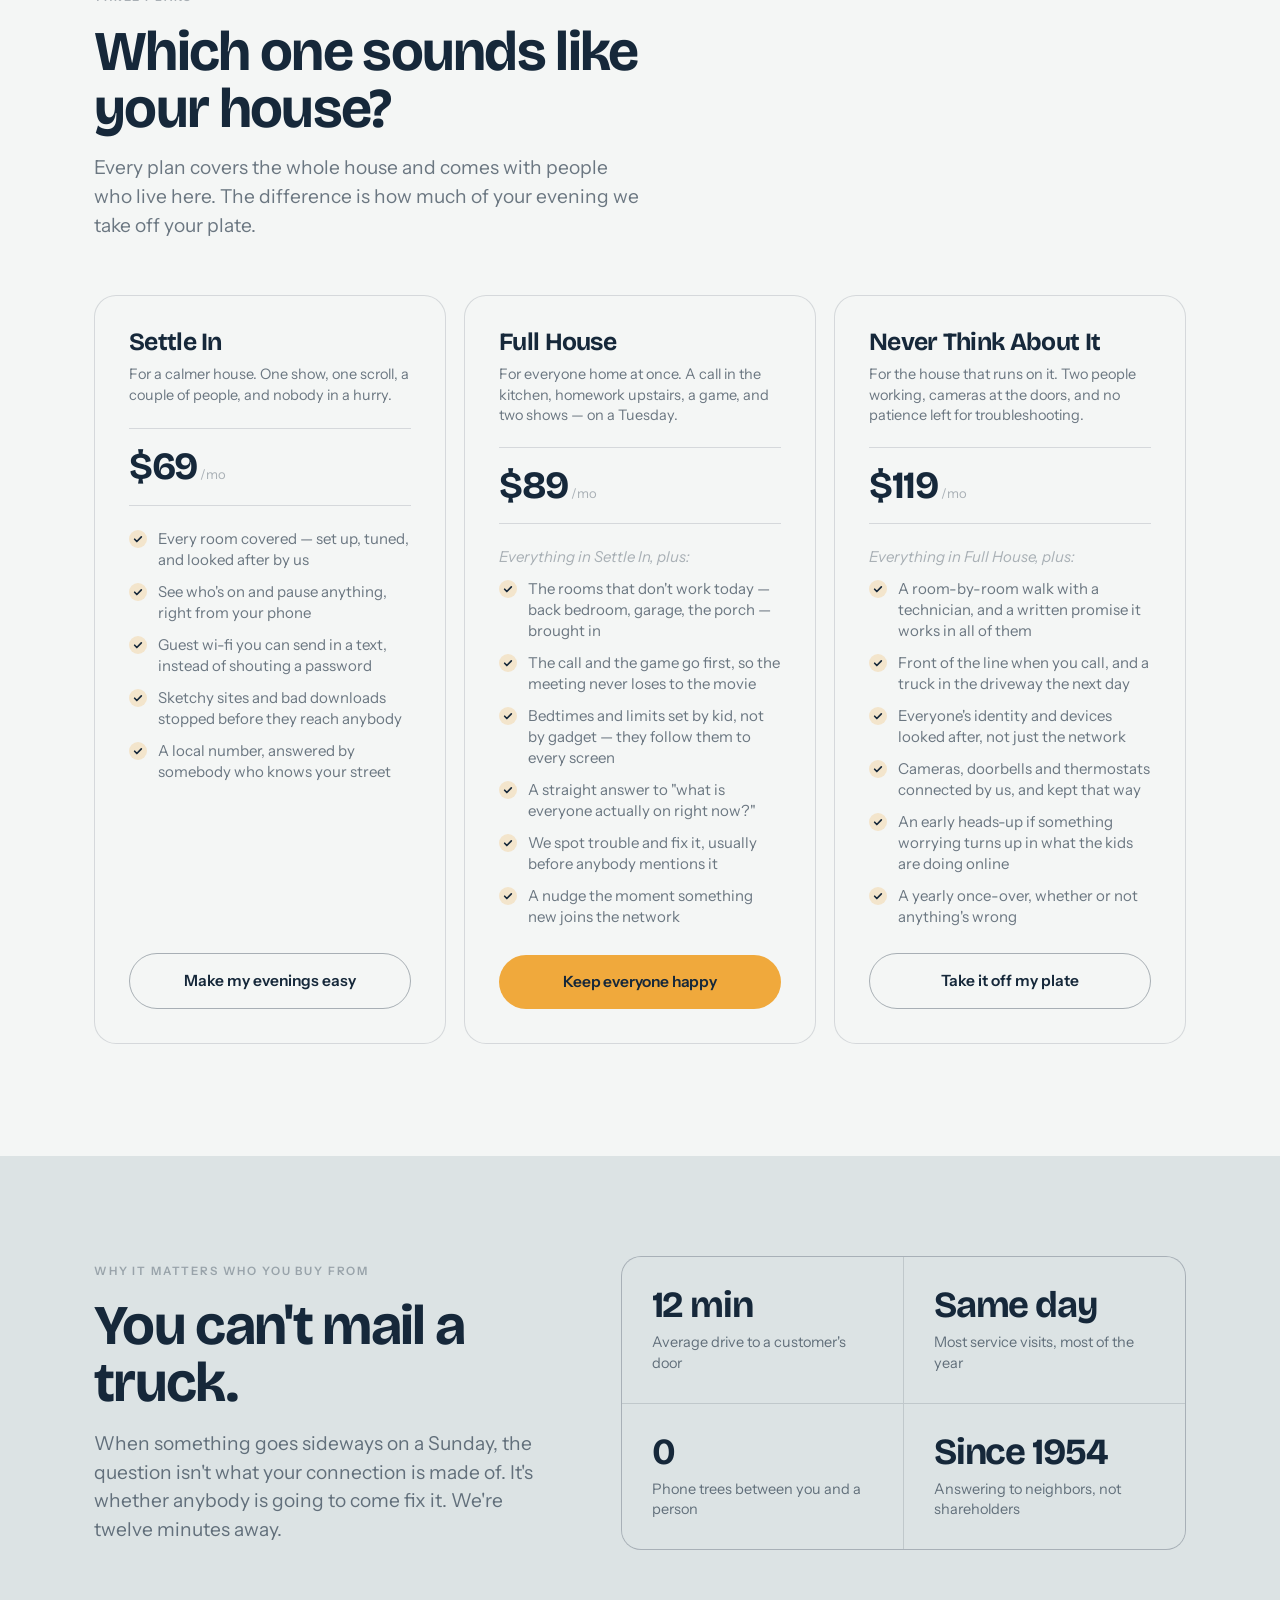
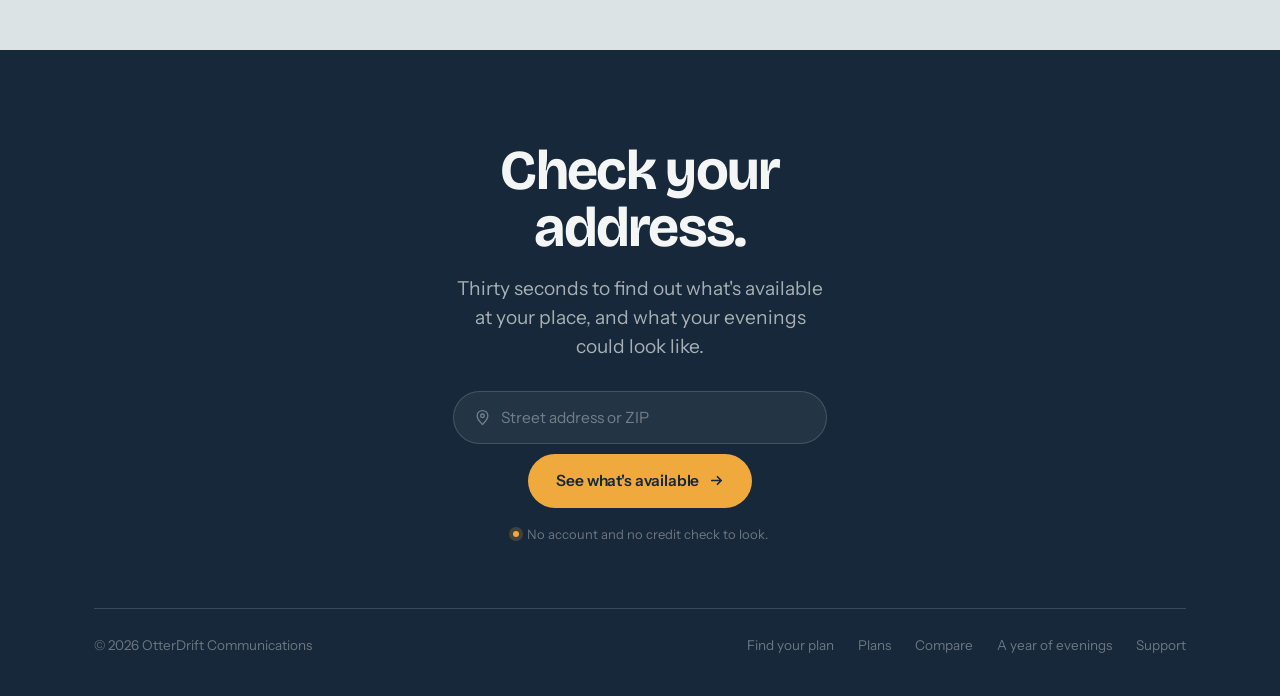
==== commit ecd12313: "Add v2: "A year of evenings" with the year-grid widget A second landing page taking a different angl" ====
--- a/index.html
+++ b/index.html
@@ -503,6 +503,7 @@
         <a href="#quiz">Find your plan</a>
         <a href="#plans">Plans</a>
         <a href="#compare">Compare</a>
+        <a href="/v2">A year of evenings</a>
         <a href="#signup">Support</a>
       </nav>
     </div>
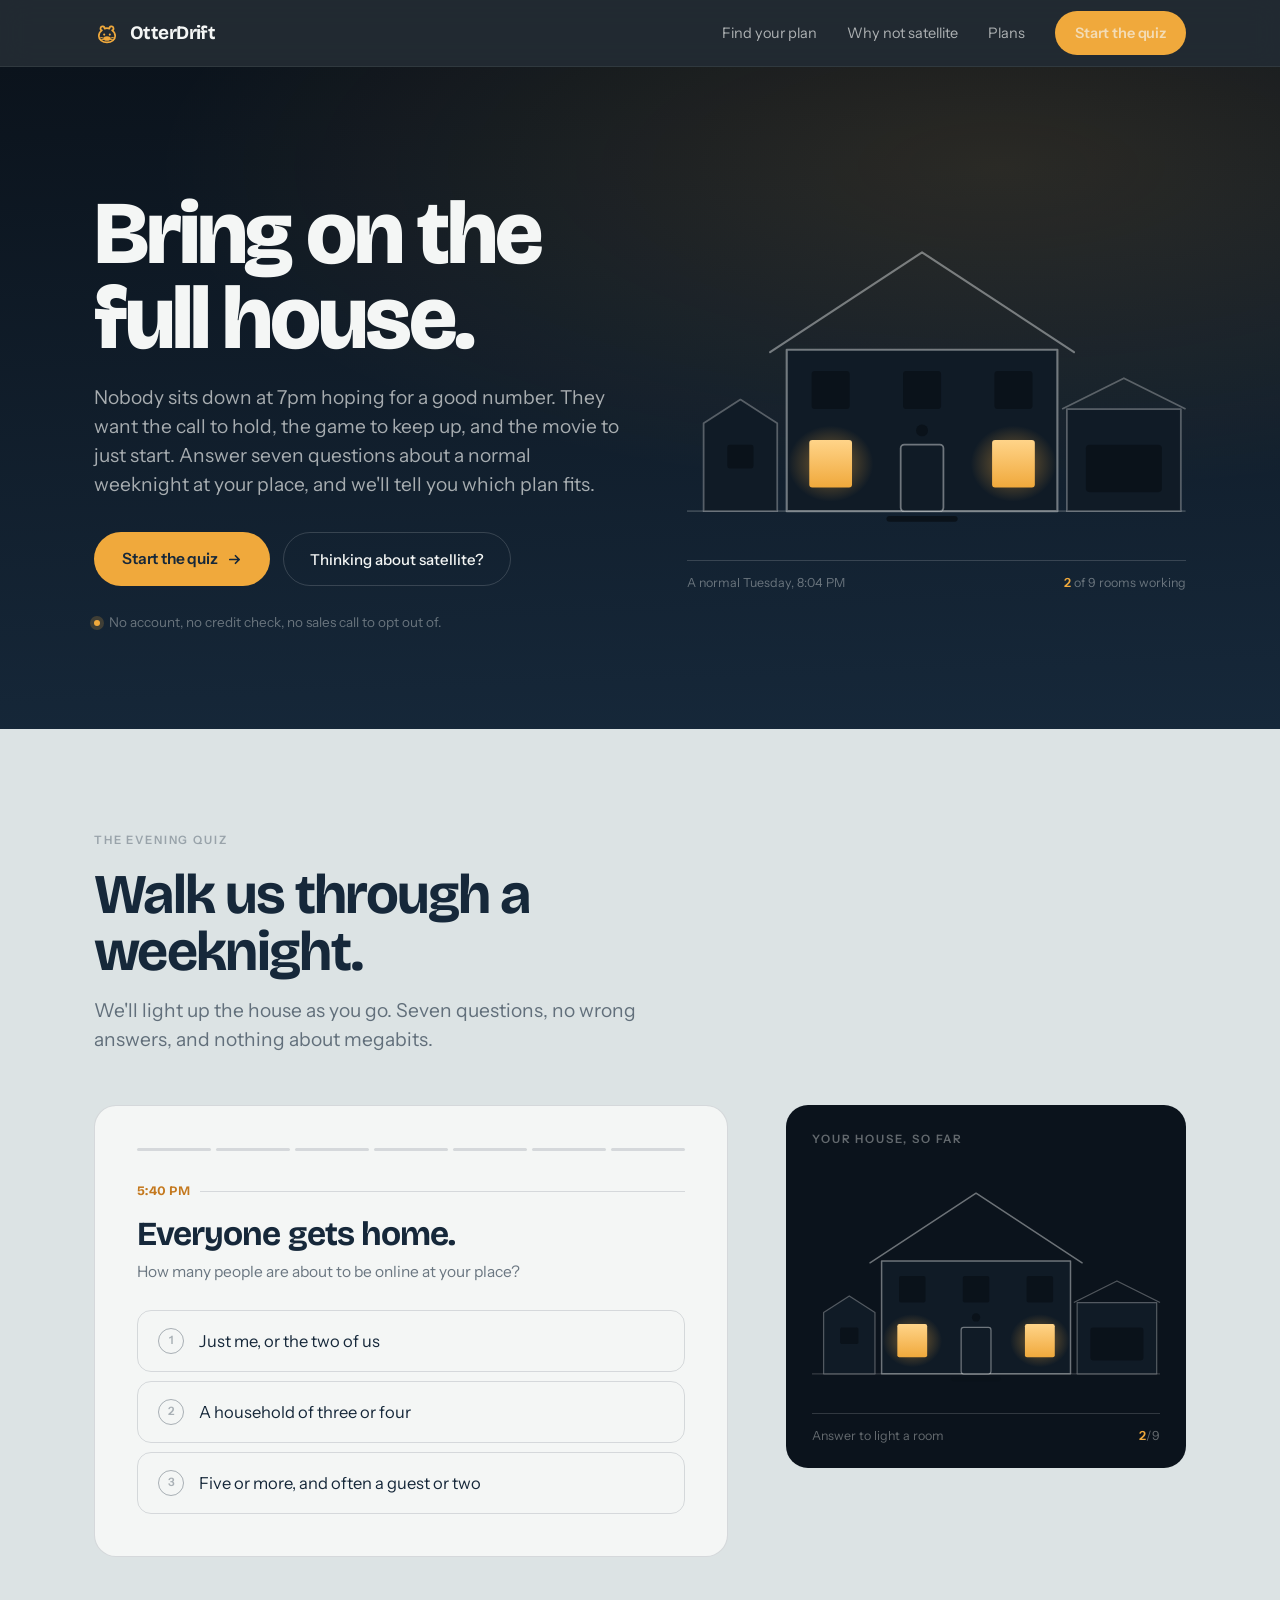
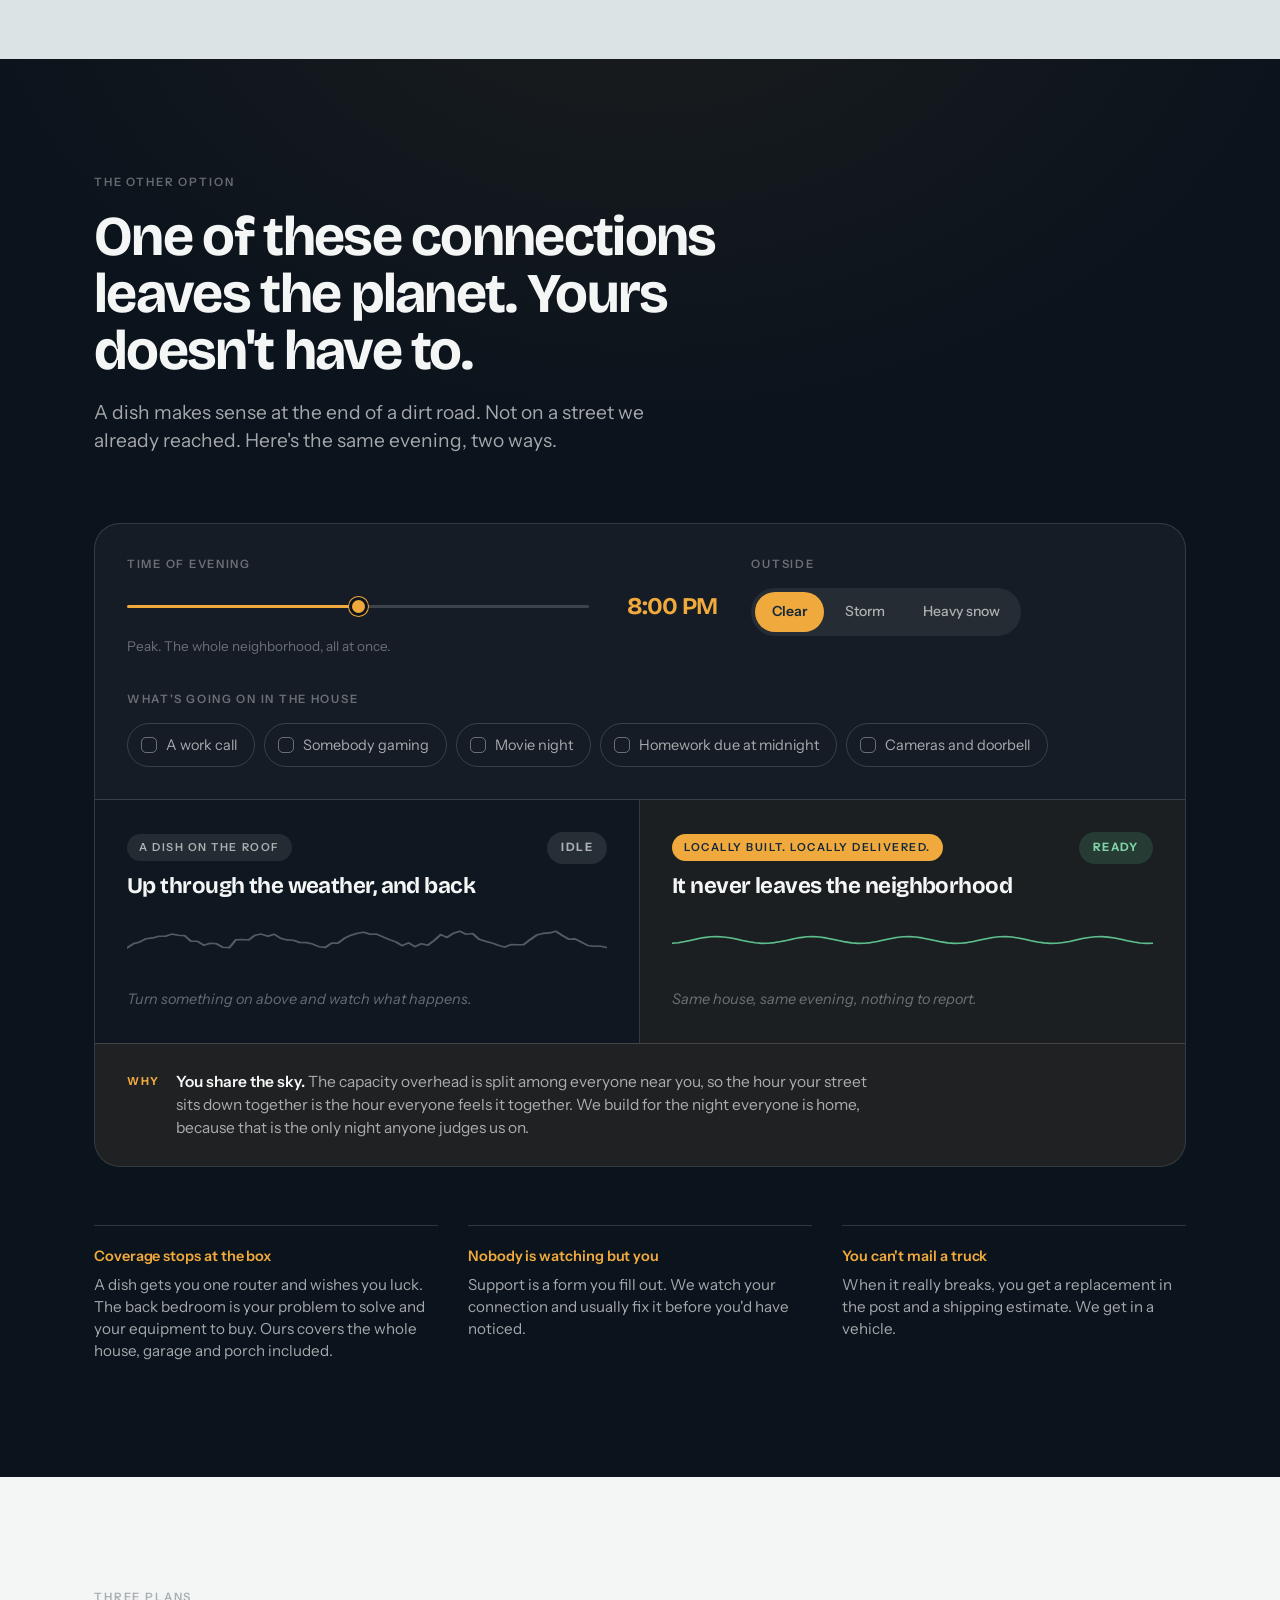
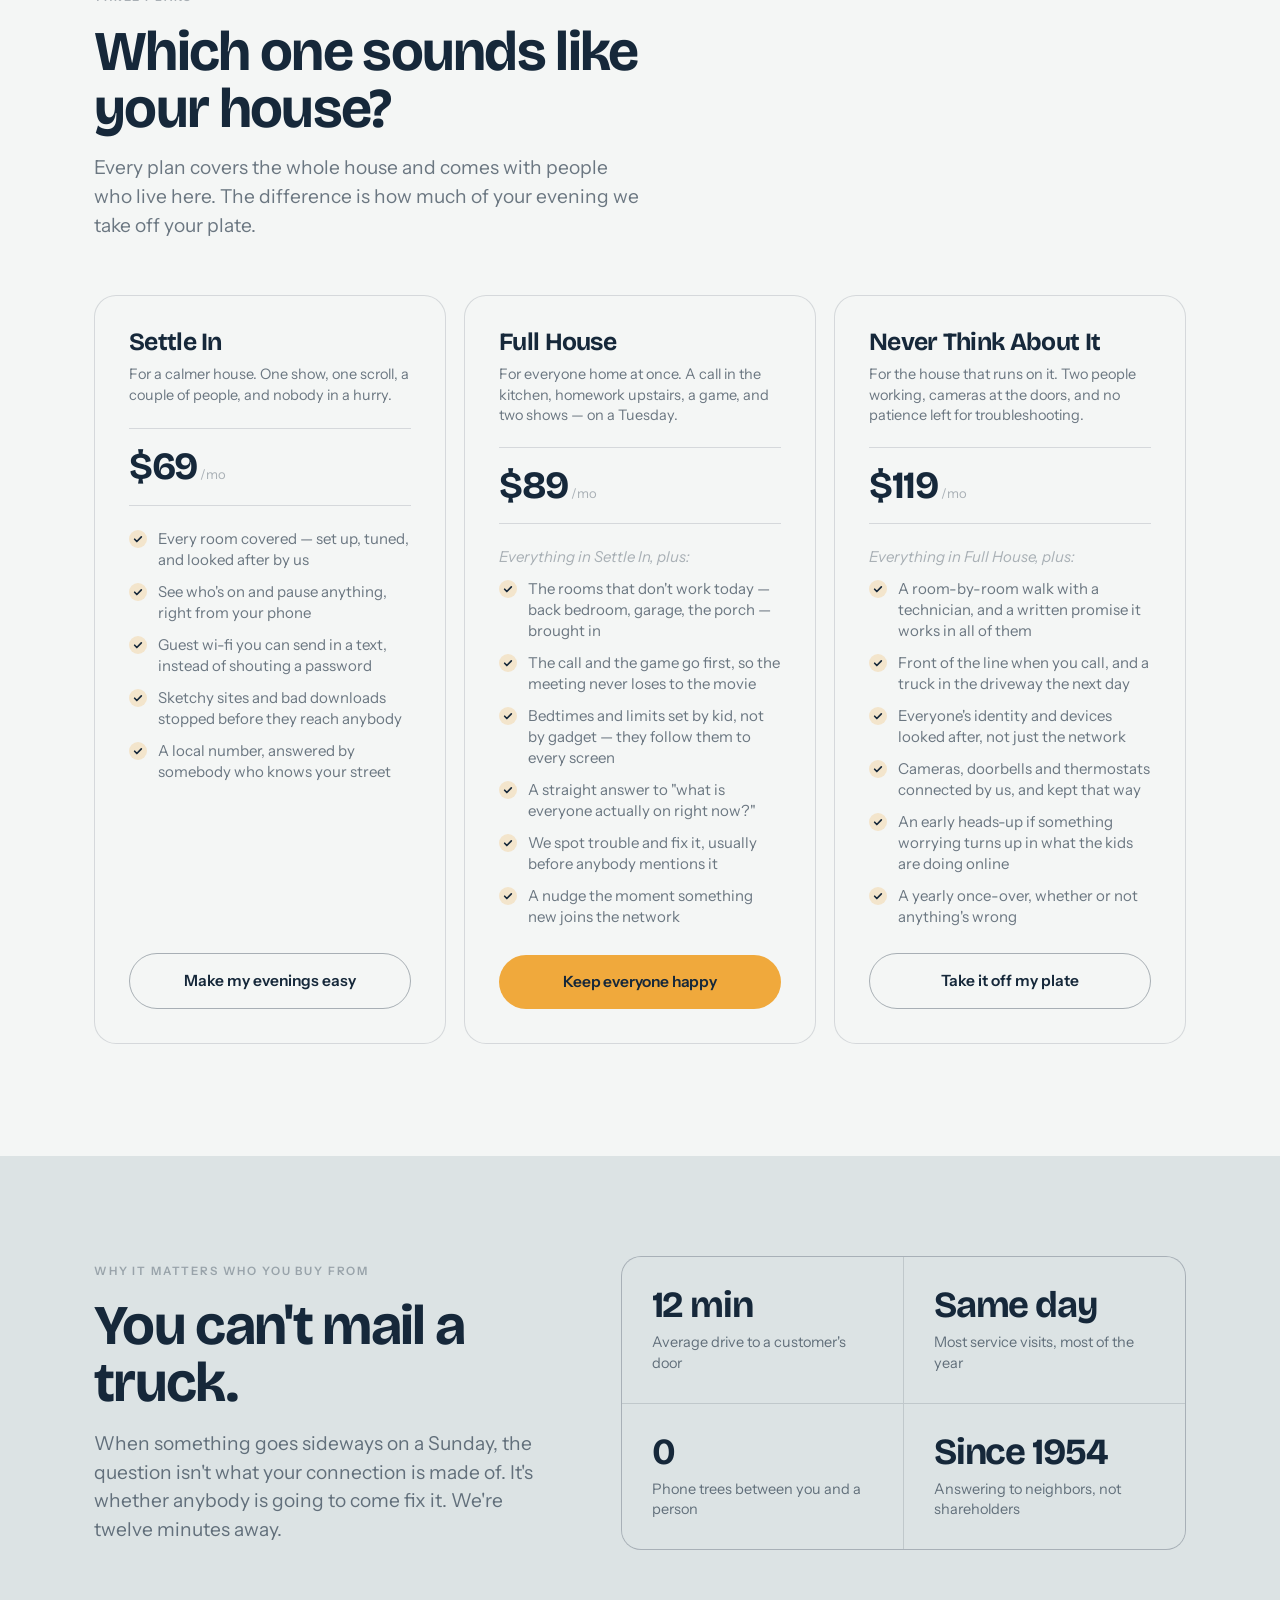
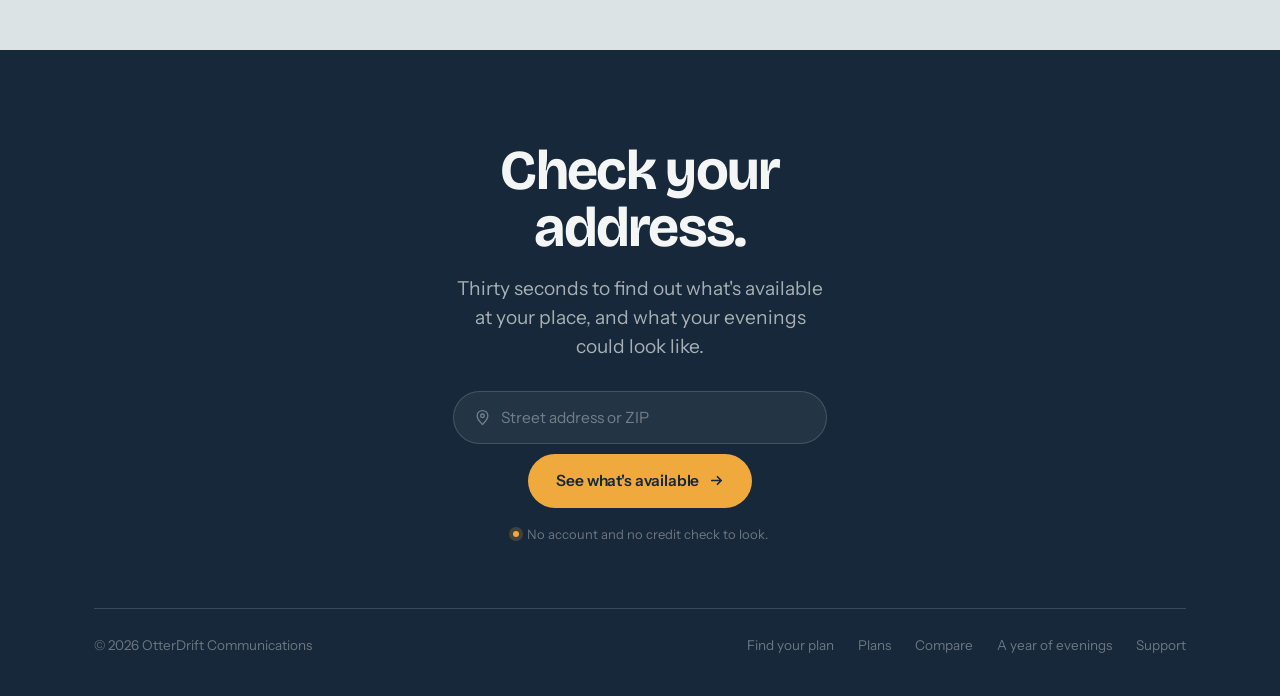
==== commit 9482450a: "Fix stale assets caused by immutable caching on edited files /assets/ was served with max-age=315360" ====
--- a/index.html
+++ b/index.html
@@ -49,7 +49,7 @@
 <link rel="preconnect" href="https://fonts.googleapis.com">
 <link rel="preconnect" href="https://fonts.gstatic.com" crossorigin>
 <link href="https://fonts.googleapis.com/css2?family=Bricolage+Grotesque:opsz,wght@12..96,400;12..96,600;12..96,700;12..96,800&family=Instrument+Sans:ital,wght@0,400;0,500;0,600;1,400&display=swap" rel="stylesheet">
-<link rel="stylesheet" href="/assets/styles.css">
+<link rel="stylesheet" href="/assets/styles.css?v=2">
 
 <!-- ============================================================
      STRUCTURED DATA
@@ -510,6 +510,6 @@
   </div>
 </footer>
 
-<script src="/assets/main.js" defer></script>
+<script src="/assets/main.js?v=2" defer></script>
 </body>
 </html>
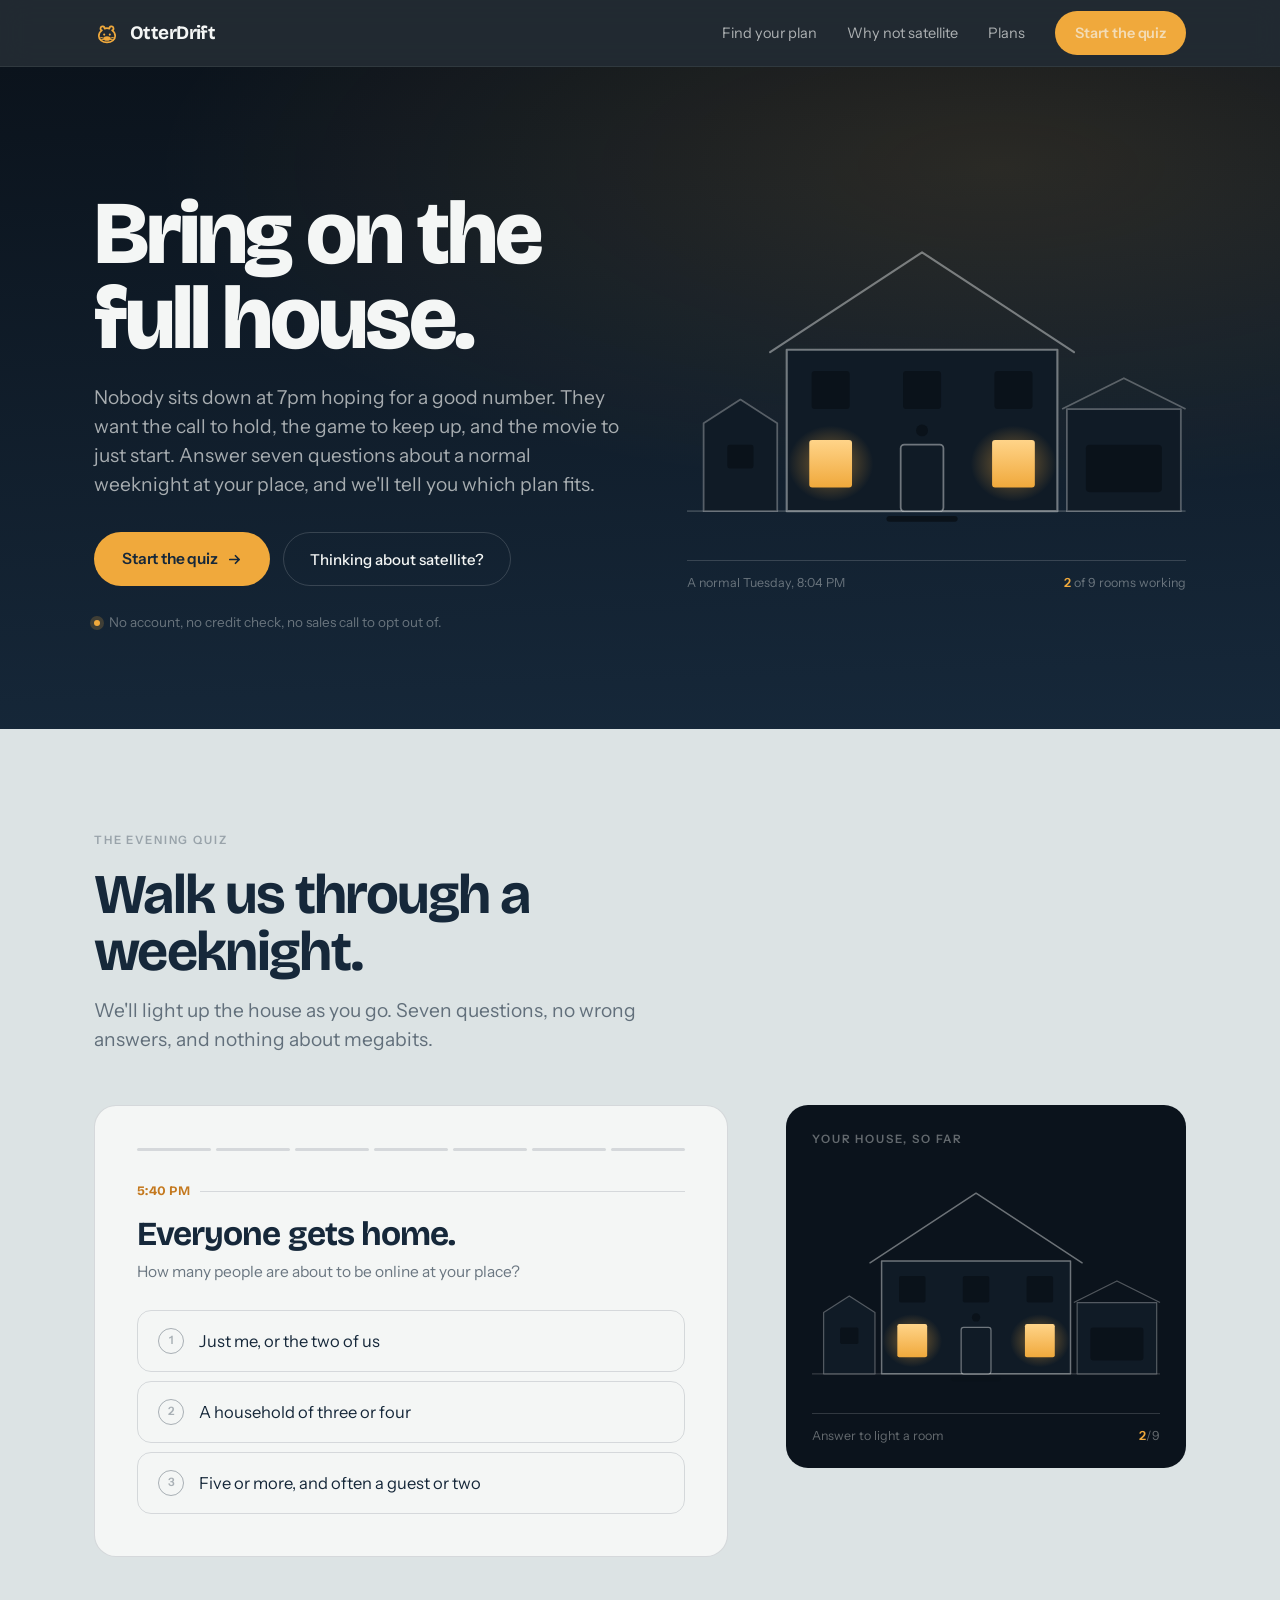
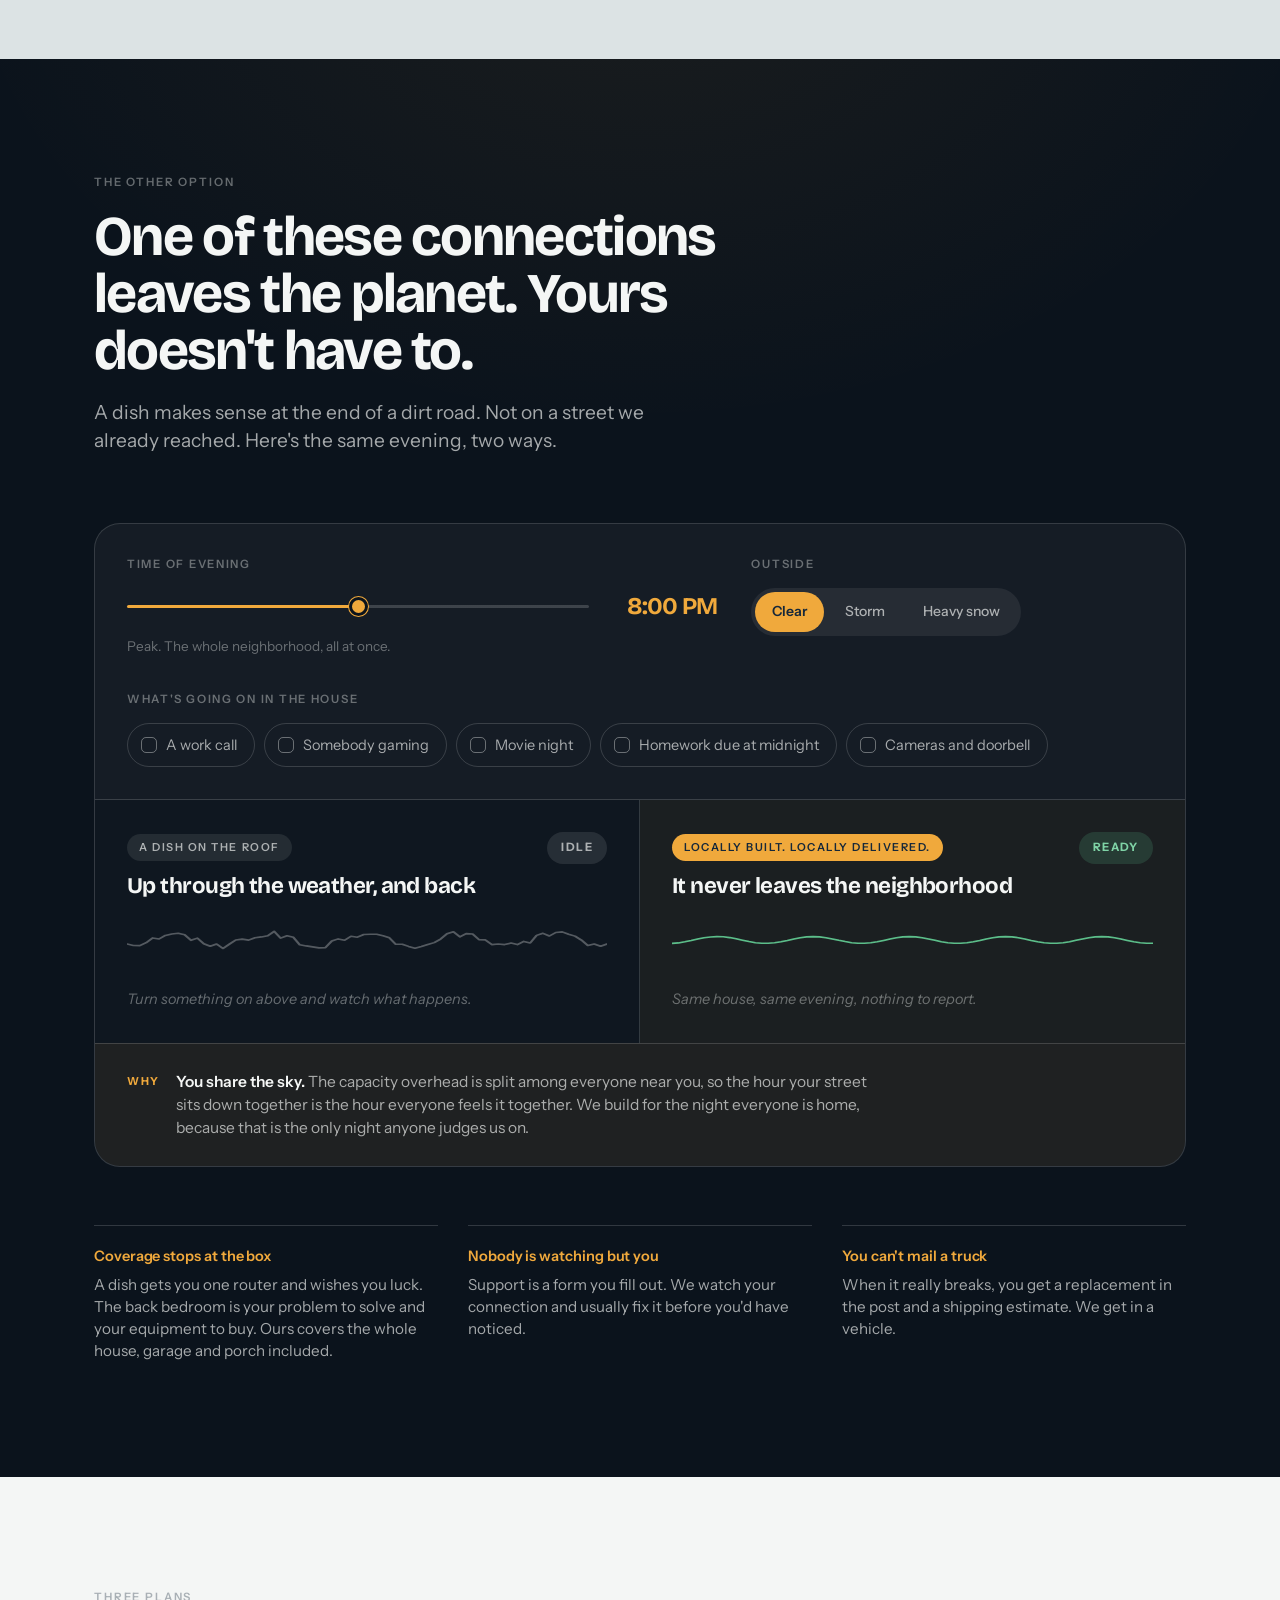
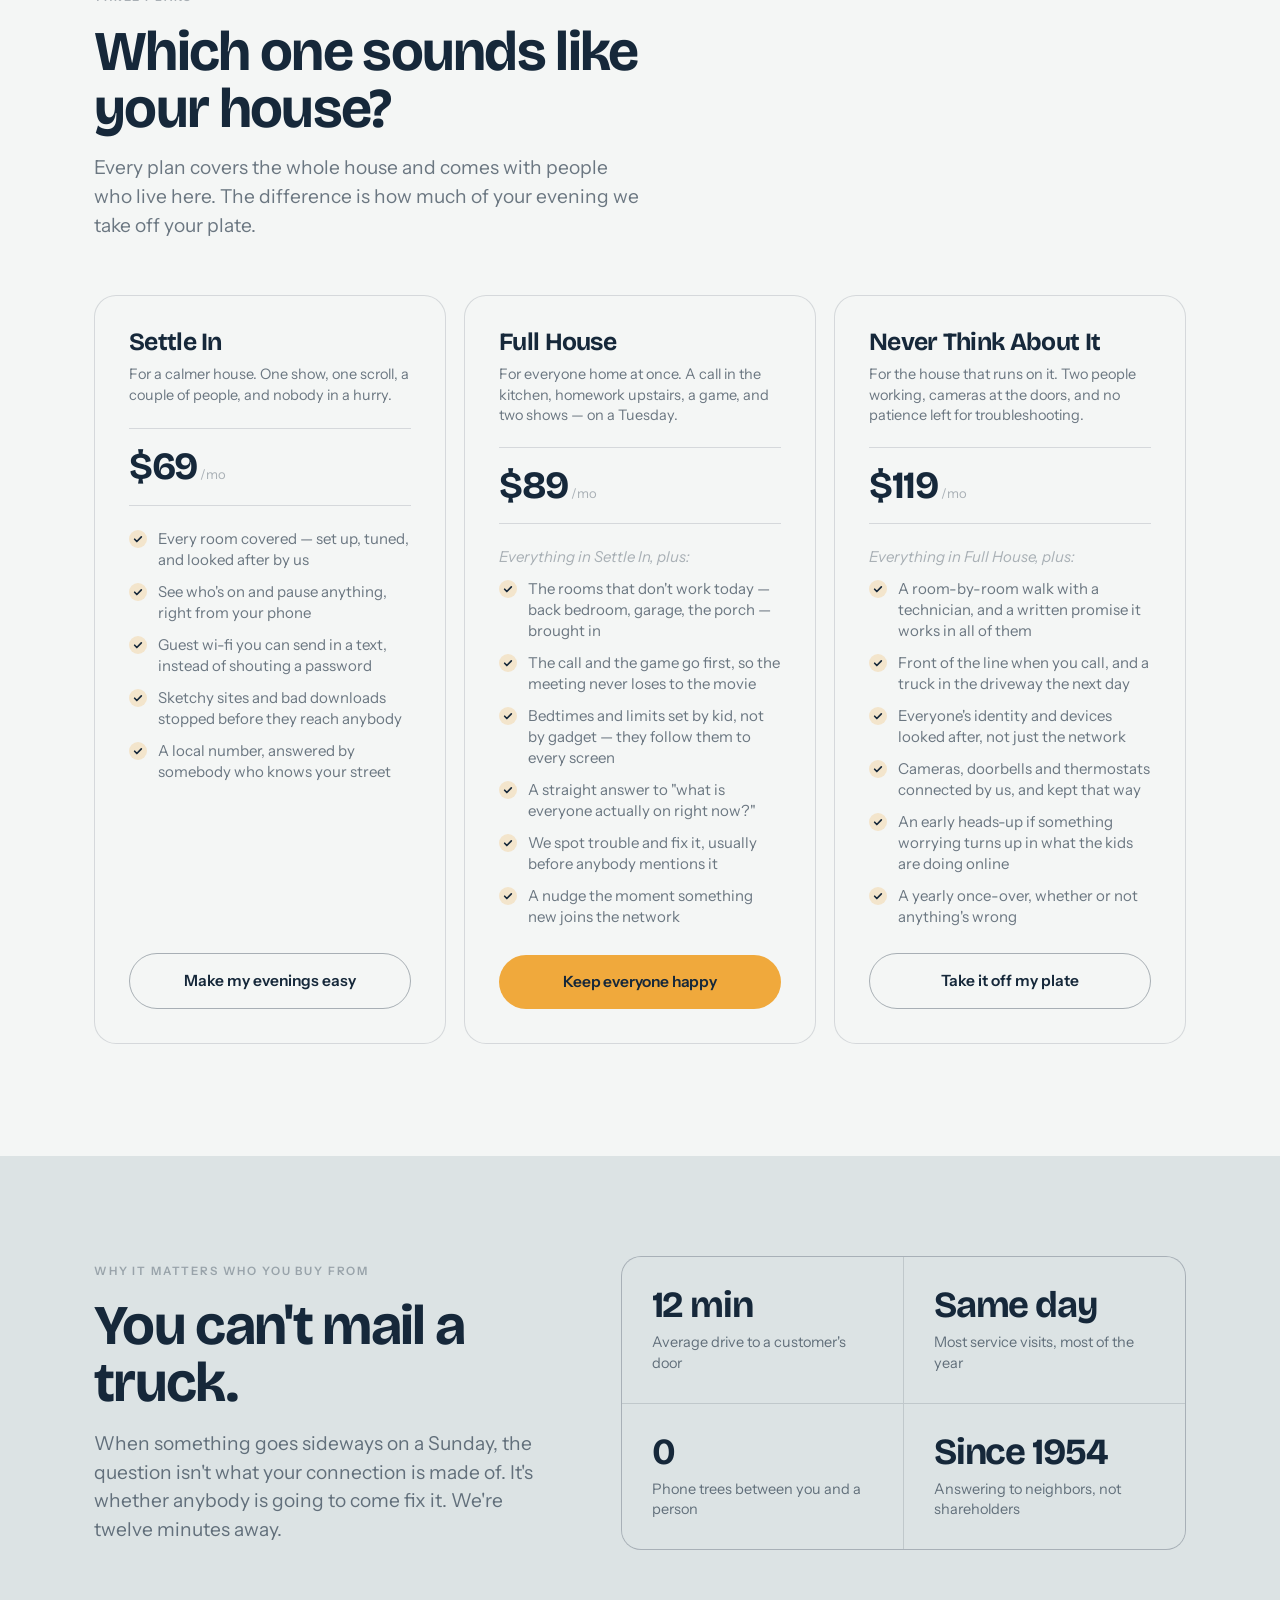
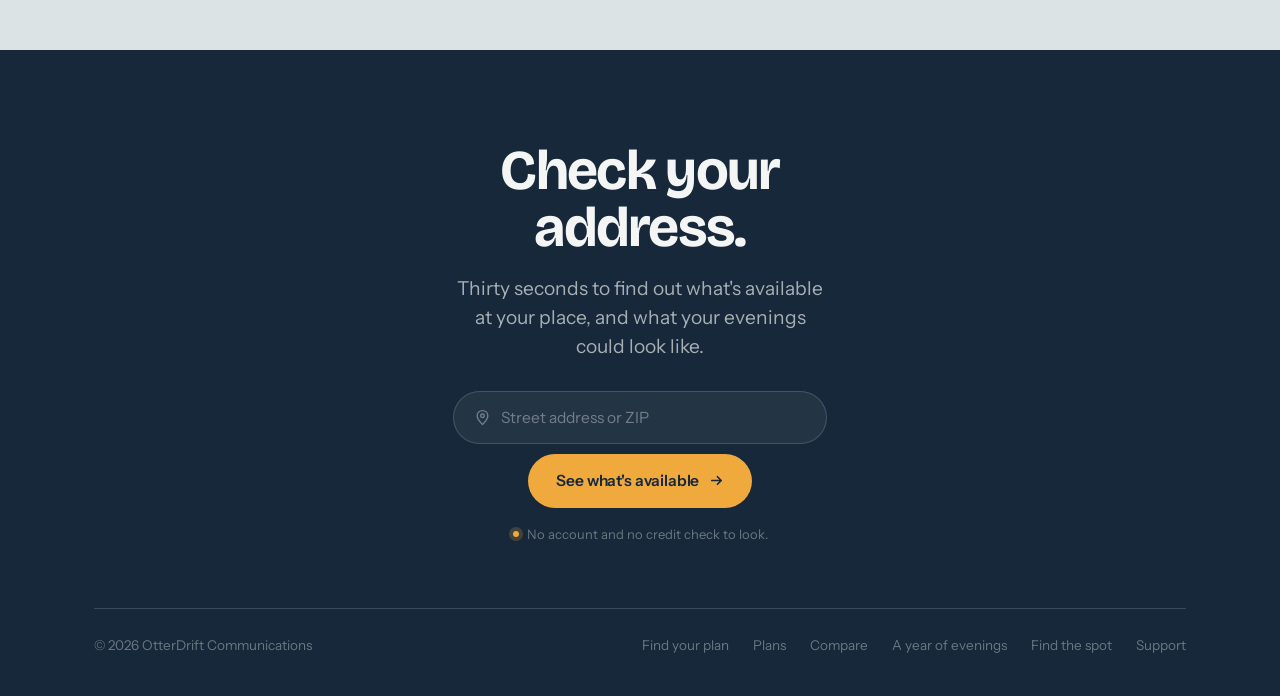
==== commit 4f85755b: "Add v3: "Find the spot" — the fixed wireless argument A third page taking on 5G home internet rather" ====
--- a/index.html
+++ b/index.html
@@ -504,6 +504,7 @@
         <a href="#plans">Plans</a>
         <a href="#compare">Compare</a>
         <a href="/v2">A year of evenings</a>
+        <a href="/v3">Find the spot</a>
         <a href="#signup">Support</a>
       </nav>
     </div>
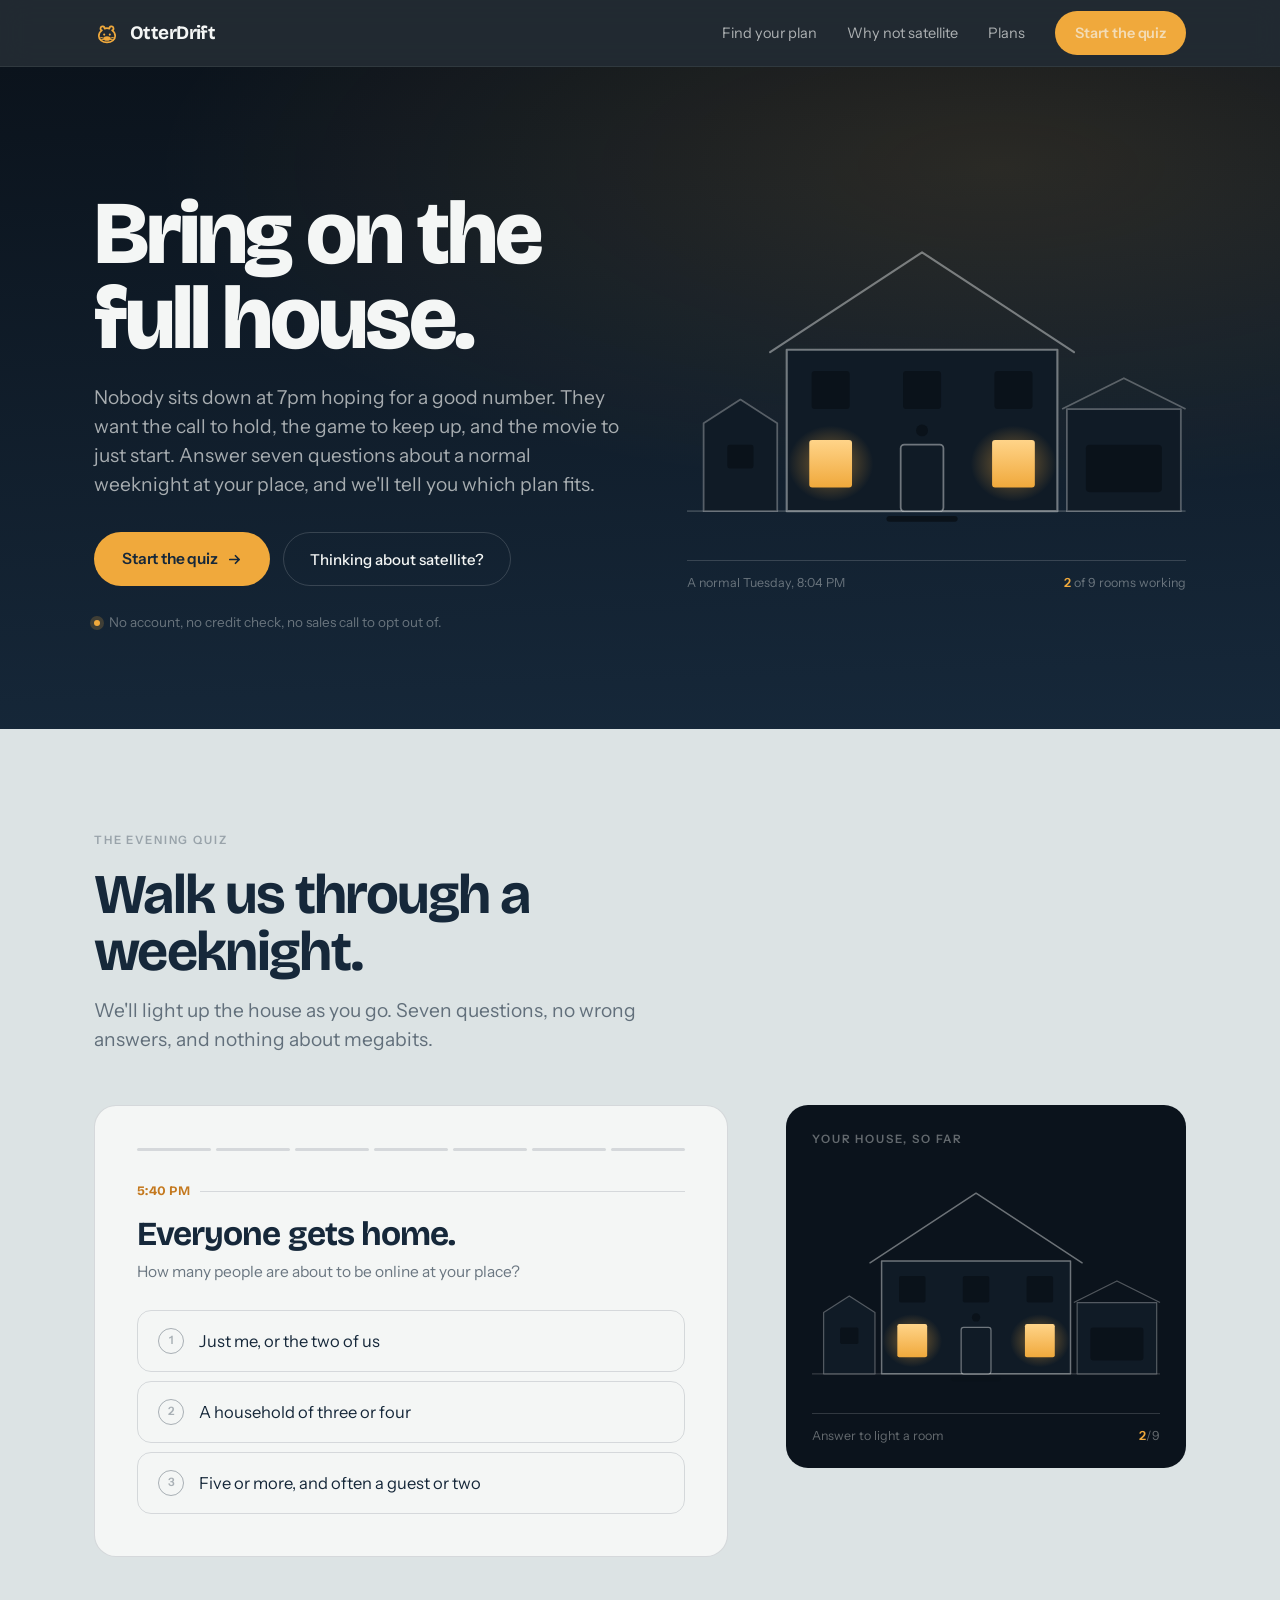
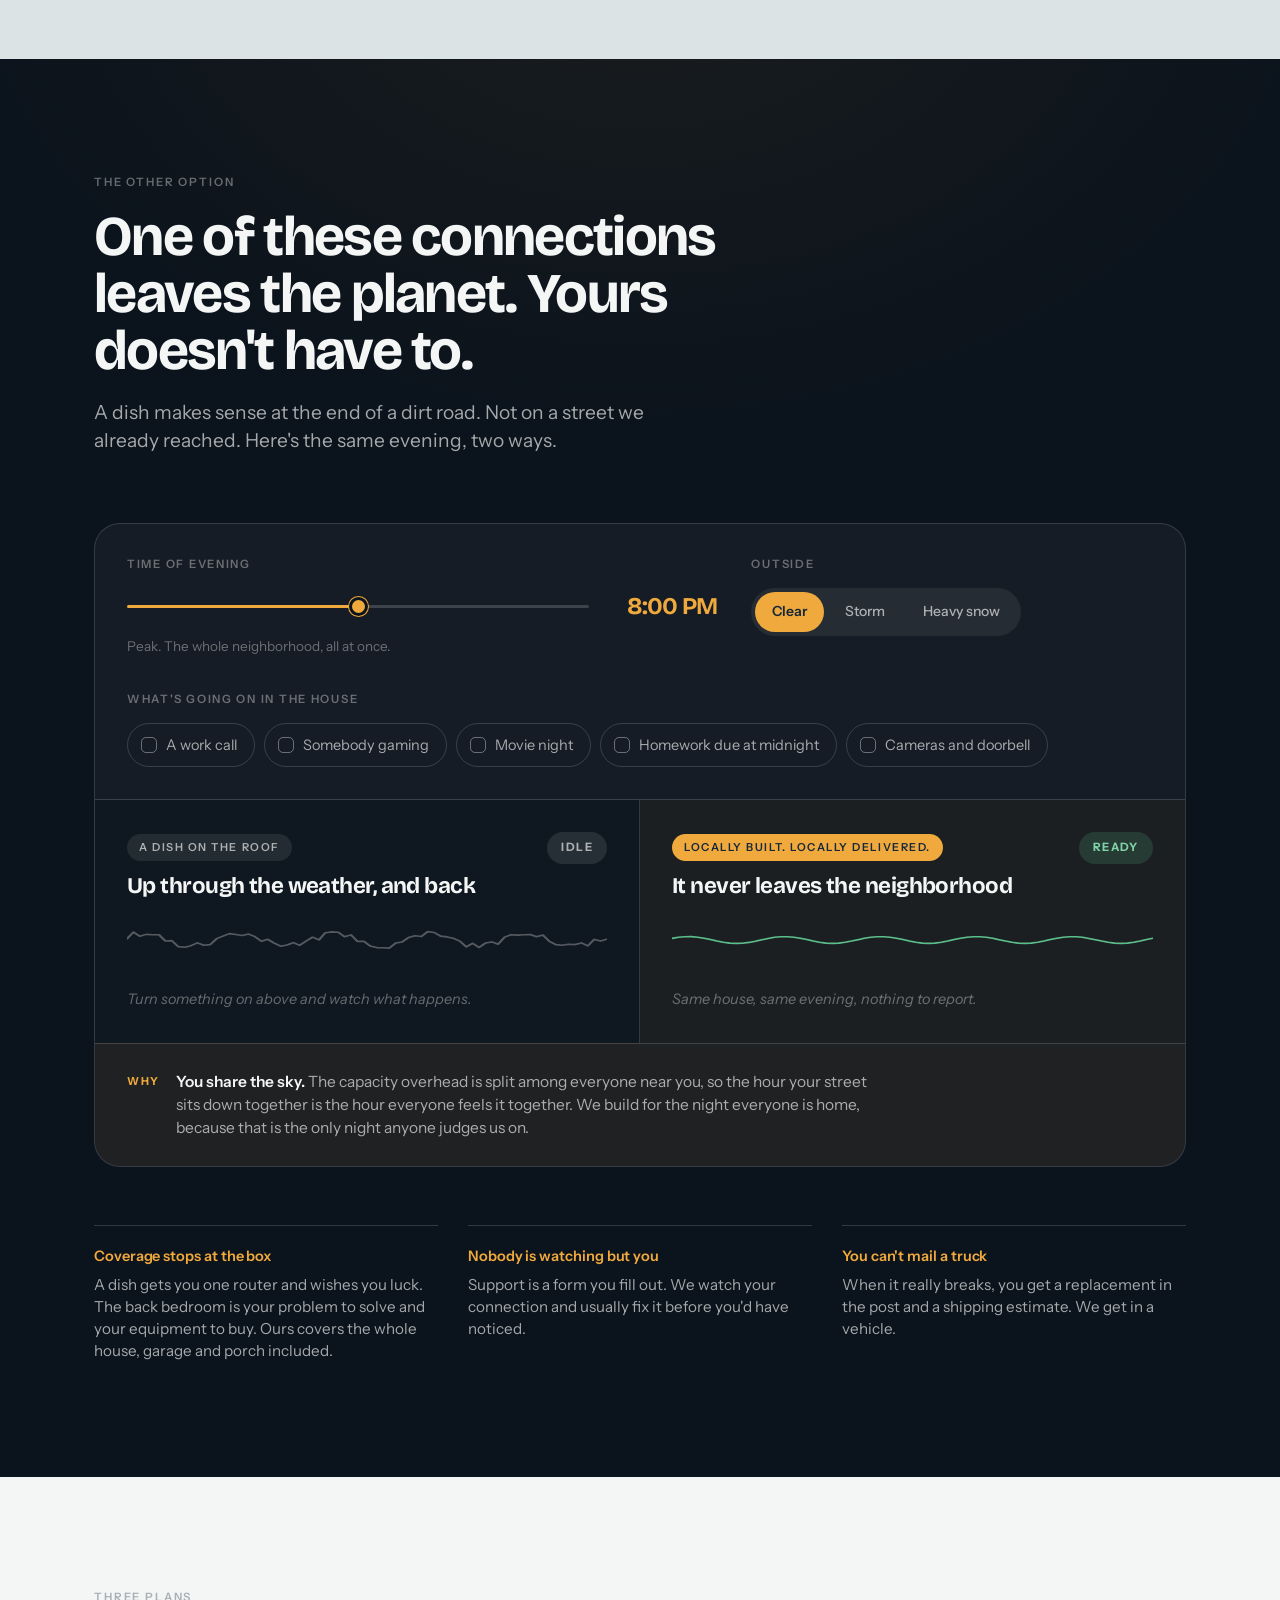
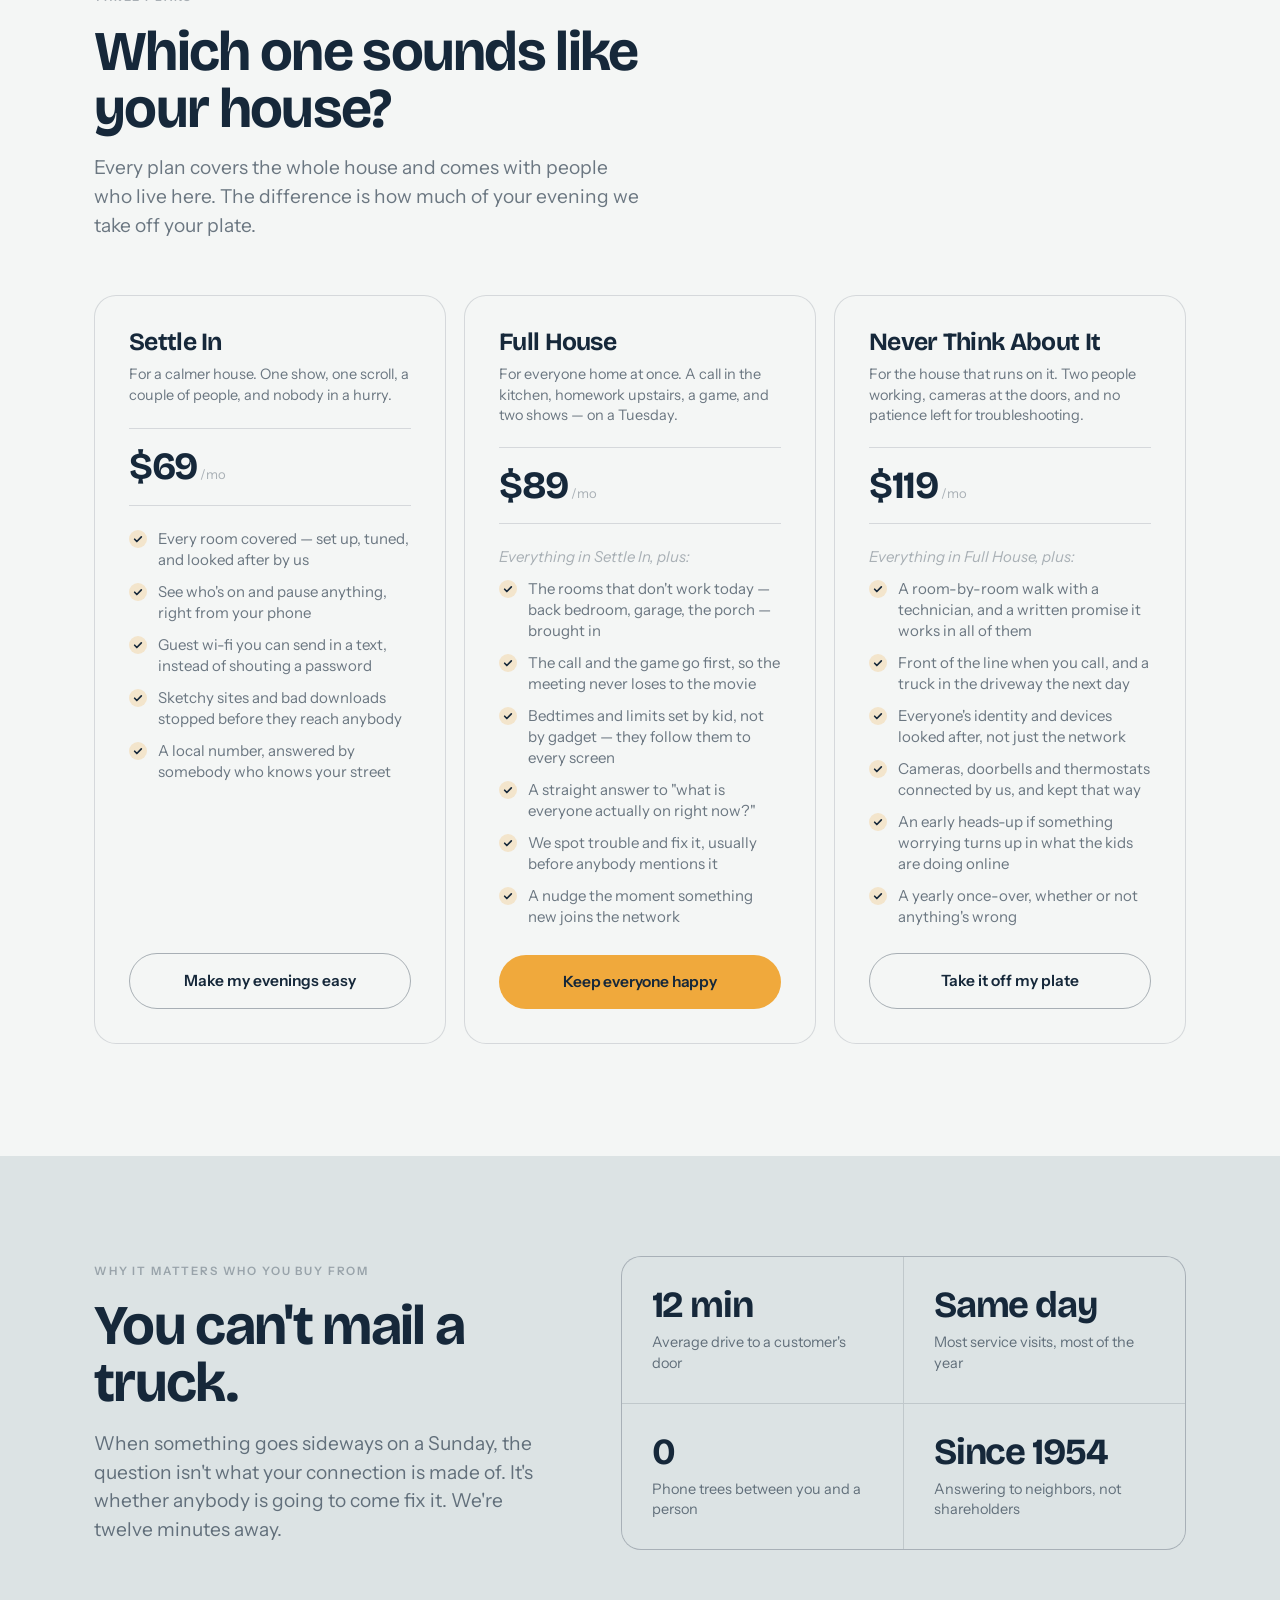
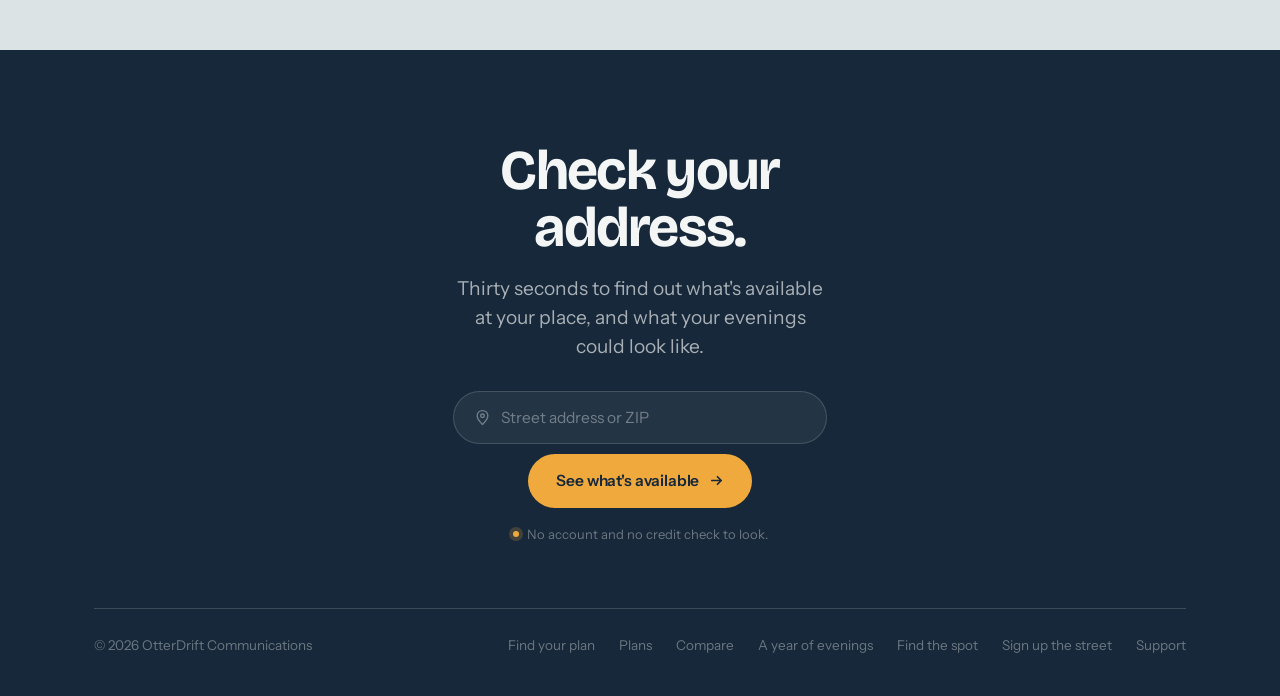
==== commit cbeba46f: "Add v4: "Sign up the street" — shared tower contention A second take on fixed wireless, arguing the " ====
--- a/index.html
+++ b/index.html
@@ -505,6 +505,7 @@
         <a href="#compare">Compare</a>
         <a href="/v2">A year of evenings</a>
         <a href="/v3">Find the spot</a>
+        <a href="/v4">Sign up the street</a>
         <a href="#signup">Support</a>
       </nav>
     </div>
